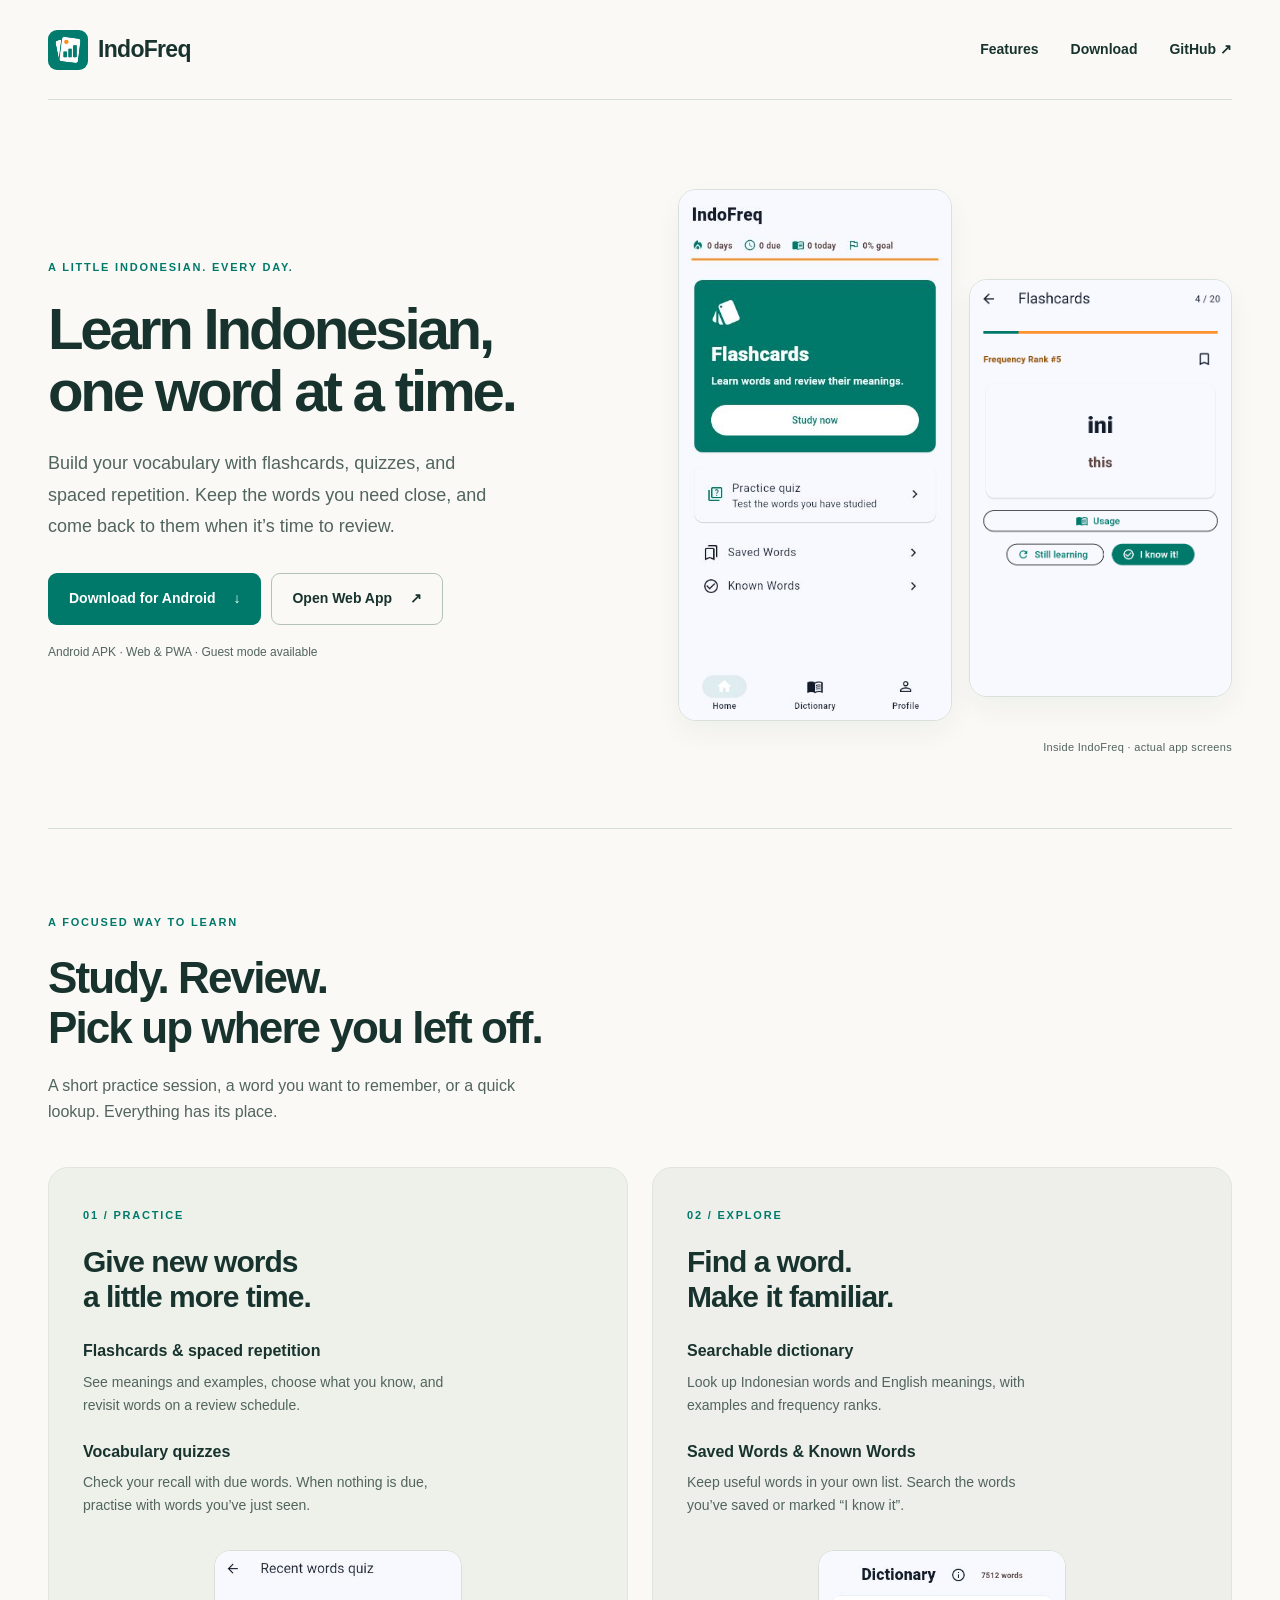
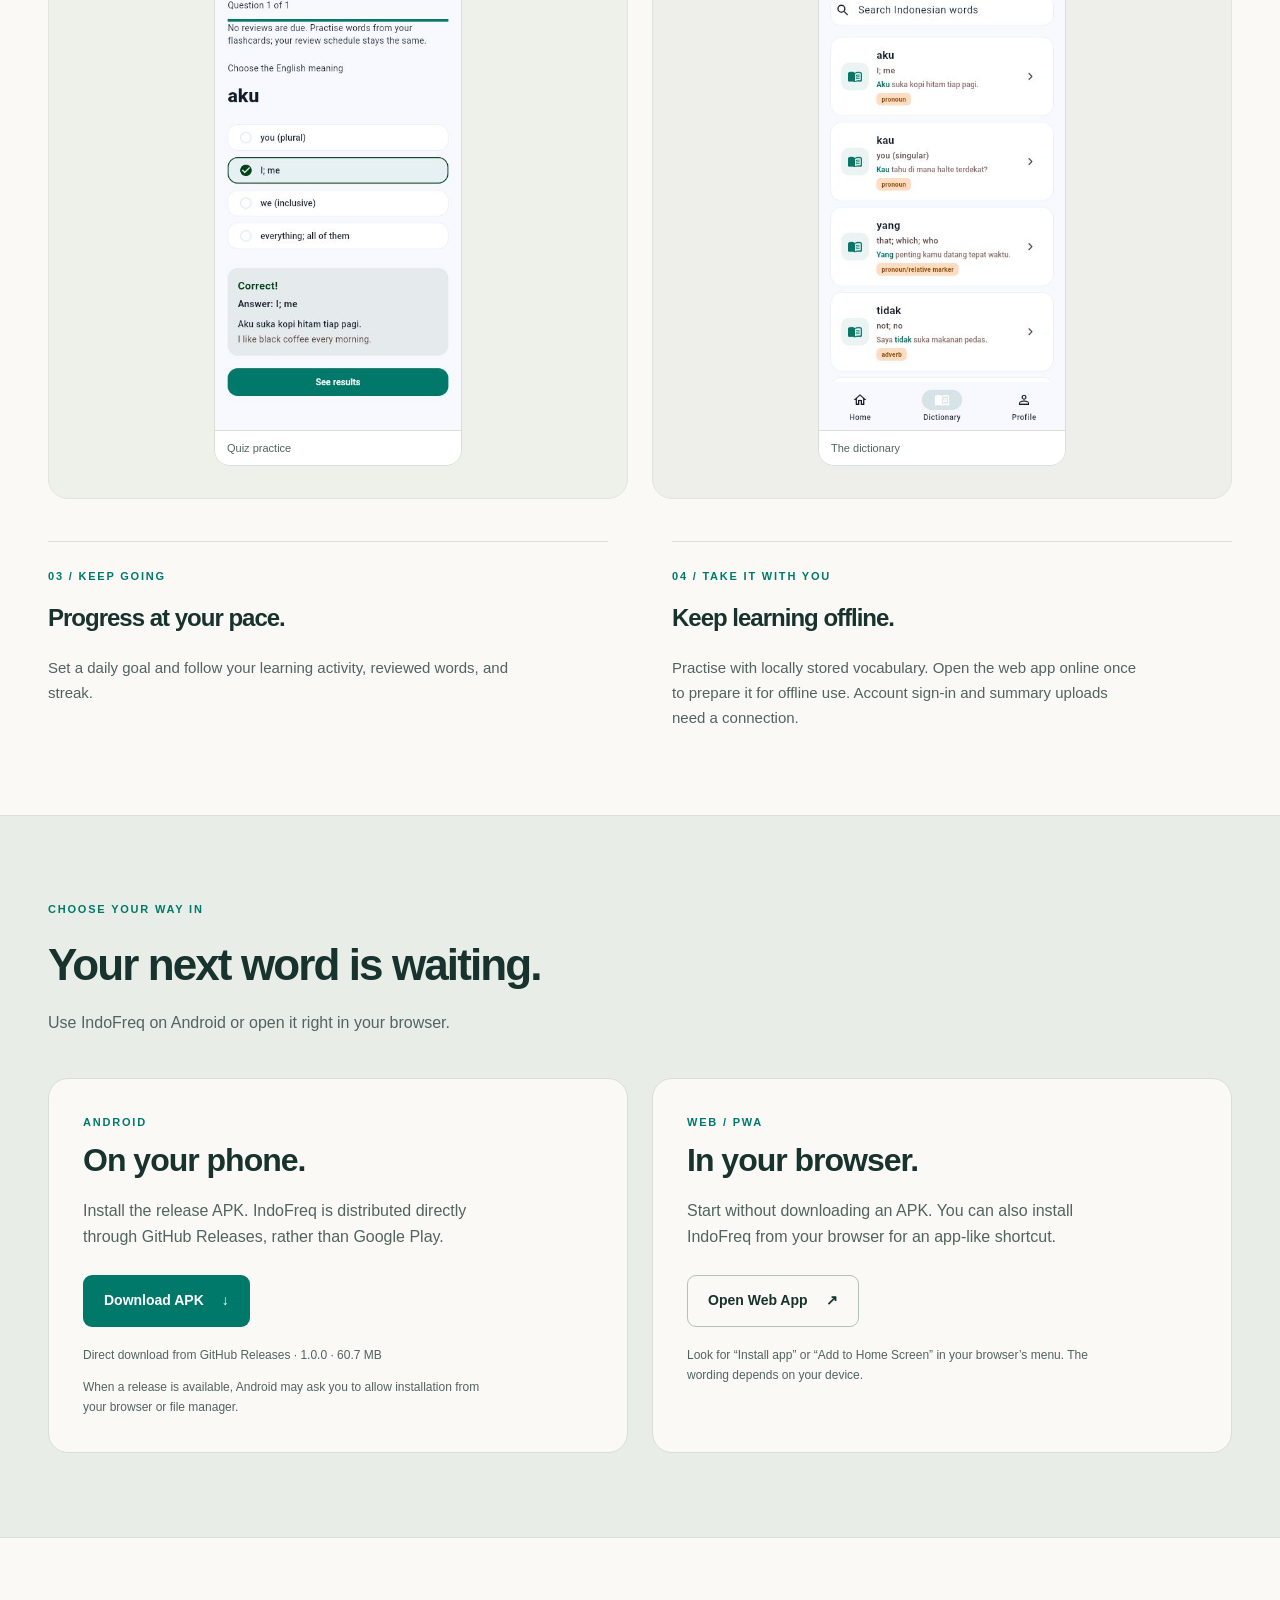
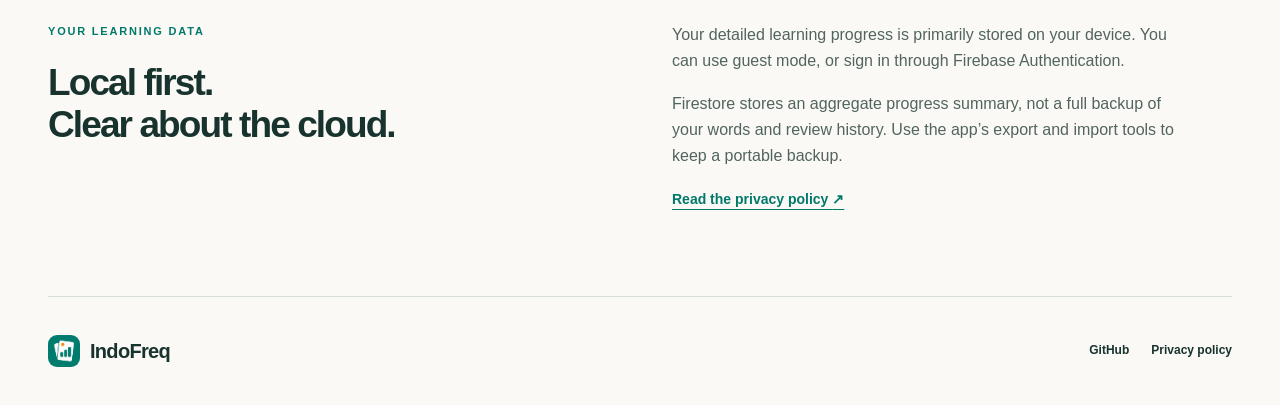
==== index.html @ bd5d798e "update footer" ====
<!doctype html>
<html lang="en">

<head>
    <meta charset="utf-8">
    <meta name="viewport" content="width=device-width,initial-scale=1">
    <meta name="theme-color" content="#faf9f5">
    <meta name="description"
        content="Learn Indonesian with IndoFreq: flashcards, spaced repetition, vocabulary quizzes and a searchable dictionary. Available on Android and the web.">
    <title>IndoFreq — Learn Indonesian, one word at a time.</title>
    <link rel="icon" href="assets/indofreq-logo.png">
    <link rel="stylesheet" href="styles.css">
    <script src="config.js" defer></script>
    <script src="script.js" defer></script>
</head>

<body><a class="skip" href="#main">Skip to content</a>
    <header class="header wrap"><a class="brand" href="index.html" aria-label="IndoFreq home"><img
                src="assets/indofreq-logo.png" alt="" width="40" height="40">IndoFreq</a><button class="menu"
            aria-expanded="false" aria-controls="navigation">Menu <span aria-hidden="true">☰</span></button>
        <nav id="navigation" aria-label="Main navigation"><a href="#features">Features</a><a
                href="#download">Download</a><a href="https://github.com/mfarhancode/indofreq">GitHub <span
                    aria-hidden="true">↗</span></a></nav>
    </header>
    <main id="main" tabindex="-1">
        <section class="hero wrap" aria-labelledby="hero-title">
            <div class="hero-copy">
                <p class="eyebrow">A little Indonesian. Every day.</p>
                <h1 id="hero-title">Learn Indonesian,<br>one word at a time.</h1>
                <p class="intro">Build your vocabulary with flashcards, quizzes, and spaced repetition. Keep the words
                    you need close, and come back to them when it’s time to review.</p>
                <div class="actions"><a class="button primary" data-apk-hero href="#download">Download for Android <span
                            aria-hidden="true">↓</span></a><a class="button secondary"
                        href="https://indofreq.web.app/">Open Web App <span aria-hidden="true">↗</span></a></div>
                <p class="small hero-note">Android APK · Web &amp; PWA · Guest mode available</p>
            </div>
            <figure class="hero-shots">
                <div class="screen home-screen"><img src="assets/screenshots/home.jpg"
                        alt="IndoFreq home with a prominent flashcard practice button and learning summary" width="390"
                        height="760" fetchpriority="high"></div>
                <div class="screen card-screen"><img src="assets/screenshots/flashcards.png"
                        alt="A real IndoFreq flashcard showing an Indonesian word, English meaning and review choices"
                        width="390" height="620" fetchpriority="high"></div>
                <figcaption>Inside IndoFreq · actual app screens</figcaption>
            </figure>
        </section>
        <section class="features wrap section" id="features" aria-labelledby="features-title">
            <div class="section-head">
                <p class="eyebrow">A focused way to learn</p>
                <h2 id="features-title">Study. Review.<br>Pick up where you left off.</h2>
                <p>A short practice session, a word you want to remember, or a quick lookup. Everything has its place.
                </p>
            </div>
            <div class="feature-grid">
                <article class="feature-panel">
                    <div class="feature-copy"><span class="number">01 / PRACTICE</span>
                        <h3>Give new words<br>a little more time.</h3>
                        <h4>Flashcards &amp; spaced repetition</h4>
                        <p>See meanings and examples, choose what you know, and revisit words on a review schedule.</p>
                        <h4>Vocabulary quizzes</h4>
                        <p>Check your recall with due words. When nothing is due, practise with words you’ve just seen.
                        </p>
                    </div>
                    <figure class="feature-shot"><img src="assets/screenshots/quiz.jpg"
                            alt="IndoFreq vocabulary quiz with an Indonesian prompt and English answer choices"
                            width="390" height="760" loading="lazy">
                        <figcaption>Quiz practice</figcaption>
                    </figure>
                </article>
                <article class="feature-panel alternate">
                    <div class="feature-copy"><span class="number">02 / EXPLORE</span>
                        <h3>Find a word.<br>Make it familiar.</h3>
                        <h4>Searchable dictionary</h4>
                        <p>Look up Indonesian words and English meanings, with examples and frequency ranks.</p>
                        <h4>Saved Words &amp; Known Words</h4>
                        <p>Keep useful words in your own list. Search the words you’ve saved or marked “I know it”.</p>
                    </div>
                    <figure class="feature-shot"><img src="assets/screenshots/dictionary.jpg"
                            alt="IndoFreq dictionary with a search field and vocabulary listed by frequency rank"
                            width="390" height="760" loading="lazy">
                        <figcaption>The dictionary</figcaption>
                    </figure>
                </article>
            </div>
            <div class="feature-notes">
                <article><span class="number">03 / KEEP GOING</span>
                    <h3>Progress at your pace.</h3>
                    <p>Set a daily goal and follow your learning activity, reviewed words, and streak.</p>
                </article>
                <article><span class="number">04 / TAKE IT WITH YOU</span>
                    <h3>Keep learning offline.</h3>
                    <p>Practise with locally stored vocabulary. Open the web app online once to prepare it for offline
                        use. Account sign-in and summary uploads need a connection.</p>
                </article>
            </div>
        </section>
        <section class="download section" id="download" aria-labelledby="download-title">
            <div class="wrap">
                <div class="section-head">
                    <p class="eyebrow">Choose your way in</p>
                    <h2 id="download-title">Your next word is waiting.</h2>
                    <p>Use IndoFreq on Android or open it right in your browser.</p>
                </div>
                <div class="download-grid">
                    <article class="download-card">
                        <p class="platform">ANDROID</p>
                        <h3>On your phone.</h3>
                        <p>Install the release APK. IndoFreq is distributed directly through GitHub Releases, rather
                            than Google Play.</p><a class="button primary" data-apk-download hidden>Download APK <span
                                aria-hidden="true">↓</span></a><button class="button unavailable" data-apk-fallback
                            disabled>APK not available yet</button>
                        <p class="small" data-apk-status>A public Android release link will be added here. You can use
                            the web app now.</p>
                        <p class="small">When a release is available, Android may ask you to allow installation from
                            your browser or file manager.</p>
                    </article>
                    <article class="download-card">
                        <p class="platform">WEB / PWA</p>
                        <h3>In your browser.</h3>
                        <p>Start without downloading an APK. You can also install IndoFreq from your browser for an
                            app-like shortcut.</p><a class="button secondary" href="https://indofreq.web.app/">Open Web
                            App <span aria-hidden="true">↗</span></a>
                        <p class="small">Look for “Install app” or “Add to Home Screen” in your browser’s menu. The
                            wording depends on your device.</p>
                    </article>
                </div>
            </div>
        </section>
        <section class="privacy-summary wrap section" aria-labelledby="privacy-title">
            <div>
                <p class="eyebrow">Your learning data</p>
                <h2 id="privacy-title">Local first.<br>Clear about the cloud.</h2>
            </div>
            <div>
                <p>Your detailed learning progress is primarily stored on your device. You can use guest mode, or sign
                    in through Firebase Authentication.</p>
                <p>Firestore stores an aggregate progress summary, not a full backup of your words and review history.
                    Use the app’s export and import tools to keep a portable backup.</p><a class="text-link"
                    href="privacy.html">Read the privacy policy <span aria-hidden="true">↗</span></a>
            </div>
        </section>
    </main>
    <footer class="footer wrap"><a class="brand" href="index.html"><img src="assets/indofreq-logo.png" alt="" width="32"
                height="32">IndoFreq</a>
        <!-- <p>An independent project by <a href="https://github.com/mfarhancode">mfarhancode</a>.</p> -->
        <nav aria-label="Footer navigation"><a href="https://github.com/mfarhancode/indofreq">GitHub</a><a
                href="privacy.html">Privacy policy</a></nav>
    </footer>
</body>

</html>
---- styles.css ----
/* IndoFreq — no dependencies, no external fonts. */
:root {
  color-scheme:light;
  --paper:#faf9f5;
  --ink:#18332e;
  --muted:#52645e;
  --teal:#00796b;
  --line:#d7dfd8;
  --wash:#edf1e9;
  --white:#fff;
  --radius:20px
}
* {
  box-sizing:border-box
}
html {
  scroll-behavior:smooth;
  scroll-padding-top:24px
}
body {
  margin:0;
  background:var(--paper);
  color:var(--ink);
  font:16px/1.65 -apple-system,BlinkMacSystemFont,"Segoe UI",sans-serif
}
a {
  color:inherit
}
button {
  font:inherit
}
img {
  display:block;
  max-width:100%;
  height:auto
}
button,a {
  -webkit-tap-highlight-color:transparent
}
a:focus-visible,button:focus-visible {
  outline:3px solid #ad540b;
  outline-offset:5px
}
button:disabled {
  cursor:not-allowed
}
[hidden] {
  display:none!important
}
.wrap {
  width:min(1184px,calc(100% - 80px));
  margin-inline:auto
}
.header {
  height:100px;
  display:flex;
  align-items:center;
  justify-content:space-between;
  border-bottom:1px solid var(--line)
}
.brand {
  display:inline-flex;
  align-items:center;
  gap:10px;
  font-size:23px;
  font-weight:750;
  letter-spacing:-.7px;
  text-decoration:none
}
.brand img {
  border-radius:9px
}
.header nav,.footer nav {
  display:flex;
  align-items:center;
  gap:32px
}
.header nav a,.footer nav a {
  text-decoration:none;
  font-size:14px;
  font-weight:600;
  padding-block:12px
}
.header nav a:hover,.footer a:hover {
  text-decoration:underline;
  text-underline-offset:5px
}
.menu {
  display:none
}
.skip {
  position:absolute;
  left:16px;
  top:-100px;
  background:var(--ink);
  color:white;
  padding:12px;
  z-index:20
}
.skip:focus {
  top:12px
}
.hero {
  display:grid;
  grid-template-columns:1.02fr 1fr;
  align-items:center;
  gap:28px;
  min-height:720px;
  padding-block:64px 72px
}
.eyebrow,.number,.platform {
  font-size:11px;
  letter-spacing:1.8px;
  text-transform:uppercase;
  font-weight:750;
  color:var(--teal)
}
.eyebrow {
  margin:0 0 22px
}
h1,h2,h3,h4,p {
  margin-top:0
}
h1 {
  font-size:clamp(42px,4.55vw,65px);
  line-height:1.06;
  letter-spacing:-3.2px;
  font-weight:650;
  margin-bottom:27px
}
h2 {
  font-size:44px;
  line-height:1.13;
  letter-spacing:-1.9px;
  font-weight:650;
  margin-bottom:20px
}
h3 {
  font-size:30px;
  line-height:1.18;
  letter-spacing:-1px;
  font-weight:650
}
h4 {
  font-size:16px;
  line-height:1.4;
  margin-bottom:8px;
  font-weight:700
}
p {
  color:var(--muted)
}
.intro {
  font-size:18px;
  line-height:1.75;
  max-width:470px;
  margin-bottom:30px
}
.actions {
  display:flex;
  flex-wrap:wrap;
  gap:10px
}
.button {
  min-height:52px;
  display:inline-flex;
  align-items:center;
  justify-content:center;
  gap:18px;
  padding:13px 20px;
  border:1px solid transparent;
  border-radius:9px;
  text-decoration:none;
  font-size:14px;
  font-weight:650;
  line-height:1.5;
  transition:background .15s
}
.primary {
  background:var(--teal);
  color:white
}
.primary:hover {
  background:#006254
}
.secondary {
  background:transparent;
  border-color:#b4c2b9
}
.secondary:hover {
  background:#e6ede5
}
.small {
  font-size:12px;
  line-height:1.7
}
.hero-note {
  margin:17px 0 0
}
.hero-shots {
  position:relative;
  display:flex;
  gap:17px;
  align-items:center;
  margin:0;
  padding:25px 0 35px 18px
}
.screen {
  overflow:hidden;
  border:1px solid #d9e1da;
  border-radius:18px;
  background:white;
  box-shadow:0 12px 28px #17332b0c
}
.home-screen {
  width:51%;
  align-self:flex-start
}
.card-screen {
  width:49%;
  margin-top:66px
}
.hero-shots figcaption {
  position:absolute;
  bottom:0;
  right:0;
  font-size:11px;
  color:var(--muted);
  letter-spacing:.3px
}
.section {
  padding-block:84px
}
.features {
  border-top:1px solid var(--line)
}
.section-head {
  max-width:620px;
  margin-bottom:42px
}
.section-head>p:last-child {
  max-width:510px;
  margin-bottom:0
}
.feature-grid {
  display:grid;
  grid-template-columns:1fr 1fr;
  gap:24px
}
.feature-panel {
  background:var(--wash);
  border:1px solid #e1e5dc;
  border-radius:var(--radius);
  padding:38px 34px 0;
  overflow:hidden
}
.alternate {
  background:#eeefeb
}
.feature-copy {
  max-width:370px
}
.number {
  display:block;
  margin-bottom:19px
}
.feature-copy h3 {
  margin-bottom:26px
}
.feature-copy p {
  font-size:14px;
  margin-bottom:24px
}
.feature-shot {
  width:248px;
  margin:32px auto 0;
  position:relative;
  height:345px;
  overflow:hidden;
  border:1px solid var(--line);
  border-bottom:0;
  border-radius:16px 16px 0 0;
  background:#fff
}
.feature-shot img {
  width:100%
}
.feature-shot figcaption {
  position:absolute;
  left:0;
  bottom:0;
  background:#fff;
  padding:8px 12px;
  width:100%;
  font-size:11px;
  border-top:1px solid var(--line);
  color:var(--muted)
}
.feature-notes {
  display:grid;
  grid-template-columns:1fr 1fr;
  gap:64px;
  margin-top:42px
}
.feature-notes article {
  padding-top:25px;
  border-top:1px solid var(--line)
}
.feature-notes h3 {
  font-size:24px
}
.feature-notes p {
  font-size:15px;
  max-width:470px;
  margin-bottom:0
}
.download {
  background:#e8eee7;
  border-block:1px solid #d9e2d8
}
.download-grid {
  display:grid;
  grid-template-columns:1fr 1fr;
  gap:24px
}
.download-card {
  background:var(--paper);
  padding:34px;
  border:1px solid #d7dfd6;
  border-radius:var(--radius)
}
.download-card h3 {
  font-size:32px;
  margin-bottom:18px
}
.download-card>p {
  max-width:440px
}
.download-card .button {
  margin:8px 0 18px
}
.download-card .small {
  max-width:420px
}
.download-card p:last-child {
  margin-bottom:0
}
.unavailable {
  background:#e6e9e3;
  color:#54615a;
  border-color:#cbd3c8
}
.privacy-summary {
  display:grid;
  grid-template-columns:1fr 1fr;
  gap:64px;
  align-items:start
}
.privacy-summary p {
  max-width:520px
}
.privacy-summary h2 {
  font-size:37px
}
.text-link {
  font-size:14px;
  font-weight:700;
  color:var(--teal);
  text-underline-offset:5px
}
.footer {
  border-top:1px solid var(--line);
  padding-block:32px;
  display:flex;
  align-items:center;
  justify-content:space-between;
  gap:24px
}
.footer .brand {
  font-size:20px
}
.footer p {
  font-size:12px;
  margin:0
}
.footer nav {
  gap:22px
}
.footer nav a {
  font-size:12px
}
.policy {
  max-width:760px;
  padding-block:65px 90px
}
.policy h1 {
  font-size:52px;
  margin-top:20px
}
.policy h2 {
  font-size:25px;
  letter-spacing:-.5px;
  margin-top:38px
}
.policy li {
  color:var(--muted);
  margin-bottom:10px
}
.policy a {
  color:var(--teal);
  text-underline-offset:3px
}
.policy .updated {
  font-size:13px
}
.policy .notice {
  border-left:3px solid var(--teal);
  padding:16px 22px;
  background:var(--wash);
  margin-block:30px
}
.policy code {
  font-size:.88em;
  overflow-wrap:anywhere
}
@media(min-width:1500px) {
  .hero {
    min-height:780px
  }
}
@media(max-width:1100px) {
  .wrap {
    width:calc(100% - 48px)
  }
  h1 {
    font-size:48px;
    letter-spacing:-2px
  }
  .hero {
    gap:20px;
    min-height:650px
  }
  .hero-shots {
    gap:10px;
    padding-left:0
  }
  .button {
    padding-inline:15px
  }
  .intro {
    font-size:16px
  }
  .footer {
    flex-wrap:wrap
  }
  .feature-panel {
    padding-inline:26px
  }
}
@media(max-width:850px) {
  .hero {
    grid-template-columns:1fr;
    padding-top:52px;
    gap:38px
  }
  .hero-copy {
    max-width:600px
  }
  .hero-shots {
    max-width:540px;
    width:100%;
    justify-self:center
  }
  .home-screen {
    width:47%
  }
  .card-screen {
    width:47%
  }
  .hero-shots {
    justify-content:center;
    gap:20px
  }
  .hero-shots figcaption {
    right:14px
  }
  .feature-grid {
    gap:16px
  }
  .feature-panel {
    padding-inline:24px
  }
  .feature-shot {
    width:220px
  }
  .privacy-summary {
    gap:36px
  }
  .footer p {
    order:3;
    width:100%
  }
}
@media(max-width:700px) {
  .wrap {
    width:calc(100% - 40px)
  }
  .header {
    height:auto;
    min-height:82px;
    flex-wrap:wrap;
    padding-block:17px
  }
  .brand {
    font-size:22px
  }
  .brand img {
    width:36px;
    height:36px
  }
  .header nav {
    width:100%;
    justify-content:space-between;
    gap:16px;
    padding-top:10px
  }
  .has-js .menu {
    display:flex;
    gap:12px;
    align-items:center;
    background:none;
    border:1px solid var(--line);
    border-radius:7px;
    padding:8px 12px;
    min-height:44px;
    font-size:13px;
    color:var(--ink)
  }
  .has-js .header nav {
    display:none
  }
  .has-js .header nav.open {
    display:flex
  }
  .hero {
    padding-block:48px 48px;
    gap:30px
  }
  .eyebrow {
    font-size:10px;
    margin-bottom:20px
  }
  h1 {
    font-size:44px;
    line-height:1.08;
    letter-spacing:-2px
  }
  h2 {
    font-size:35px;
    letter-spacing:-1.4px
  }
  .intro {
    font-size:16px;
    line-height:1.7
  }
  .actions {
    gap:10px
  }
  .button {
    font-size:13px;
    gap:12px
  }
  .hero-note {
    font-size:11px
  }
  .hero-shots {
    gap:10px;
    padding-block:5px 30px
  }
  .screen {
    border-radius:12px
  }
  .card-screen {
    margin-top:45px
  }
  .hero-shots figcaption {
    font-size:10px;
    right:5px
  }
  .section {
    padding-block:58px
  }
  .section-head {
    margin-bottom:30px
  }
  .feature-grid {
    grid-template-columns:1fr;
    gap:20px
  }
  .feature-panel {
    padding:28px 26px 0
  }
  .feature-copy {
    max-width:none
  }
  .feature-copy h3 {
    font-size:29px
  }
  .feature-shot {
    width:250px;
    height:365px;
    margin-top:25px
  }
  .feature-notes {
    grid-template-columns:1fr;
    gap:28px;
    margin-top:32px
  }
  .feature-notes h3 {
    font-size:24px
  }
  .download-grid {
    grid-template-columns:1fr;
    gap:18px
  }
  .download-card {
    padding:26px
  }
  .privacy-summary {
    grid-template-columns:1fr;
    gap:18px
  }
  .privacy-summary h2 {
    font-size:34px
  }
  .footer {
    padding-block:26px;
    gap:16px
  }
  .footer nav {
    gap:16px
  }
  .footer p {
    font-size:11px
  }
  .policy {
    padding-block:40px 60px
  }
  .policy h1 {
    font-size:42px
  }
  .policy h2 {
    font-size:23px
  }
  .policy .notice {
    padding:16px
  }
}
@media(max-width:370px) {
  .wrap {
    width:calc(100% - 32px)
  }
  h1 {
    font-size:38px
  }
  .actions {
    flex-direction:column;
    align-items:stretch
  }
  .hero-shots {
    gap:8px
  }
  .feature-panel,.download-card {
    padding-inline:22px
  }
  .feature-shot {
    width:220px
  }
  .footer nav {
    width:100%
  }
}
@media(prefers-reduced-motion:reduce) {
  html {
    scroll-behavior:auto
  }
  *,*::before,*::after {
    transition:none!important;
    animation:none!important
  }
}
/* Keep the complete screenshots visible, including quiz feedback. */
.feature-shot {
  height:auto;
  border-bottom:1px solid var(--line);
  border-radius:16px;
  margin-bottom:32px
}
.feature-shot figcaption {
  position:static
}
.feature-shot img {
  height:auto
}
@media(max-width:700px) {
  h1 {
    font-size:38px;
    line-height:1.12
  }
  .actions {
    display:grid;
    grid-template-columns:1fr
  }
  .hero-copy .button {
    width:100%
  }
  .hero {
    gap:25px
  }
}
@media(max-width:370px) {
  h1 {
    font-size:36px
  }
}
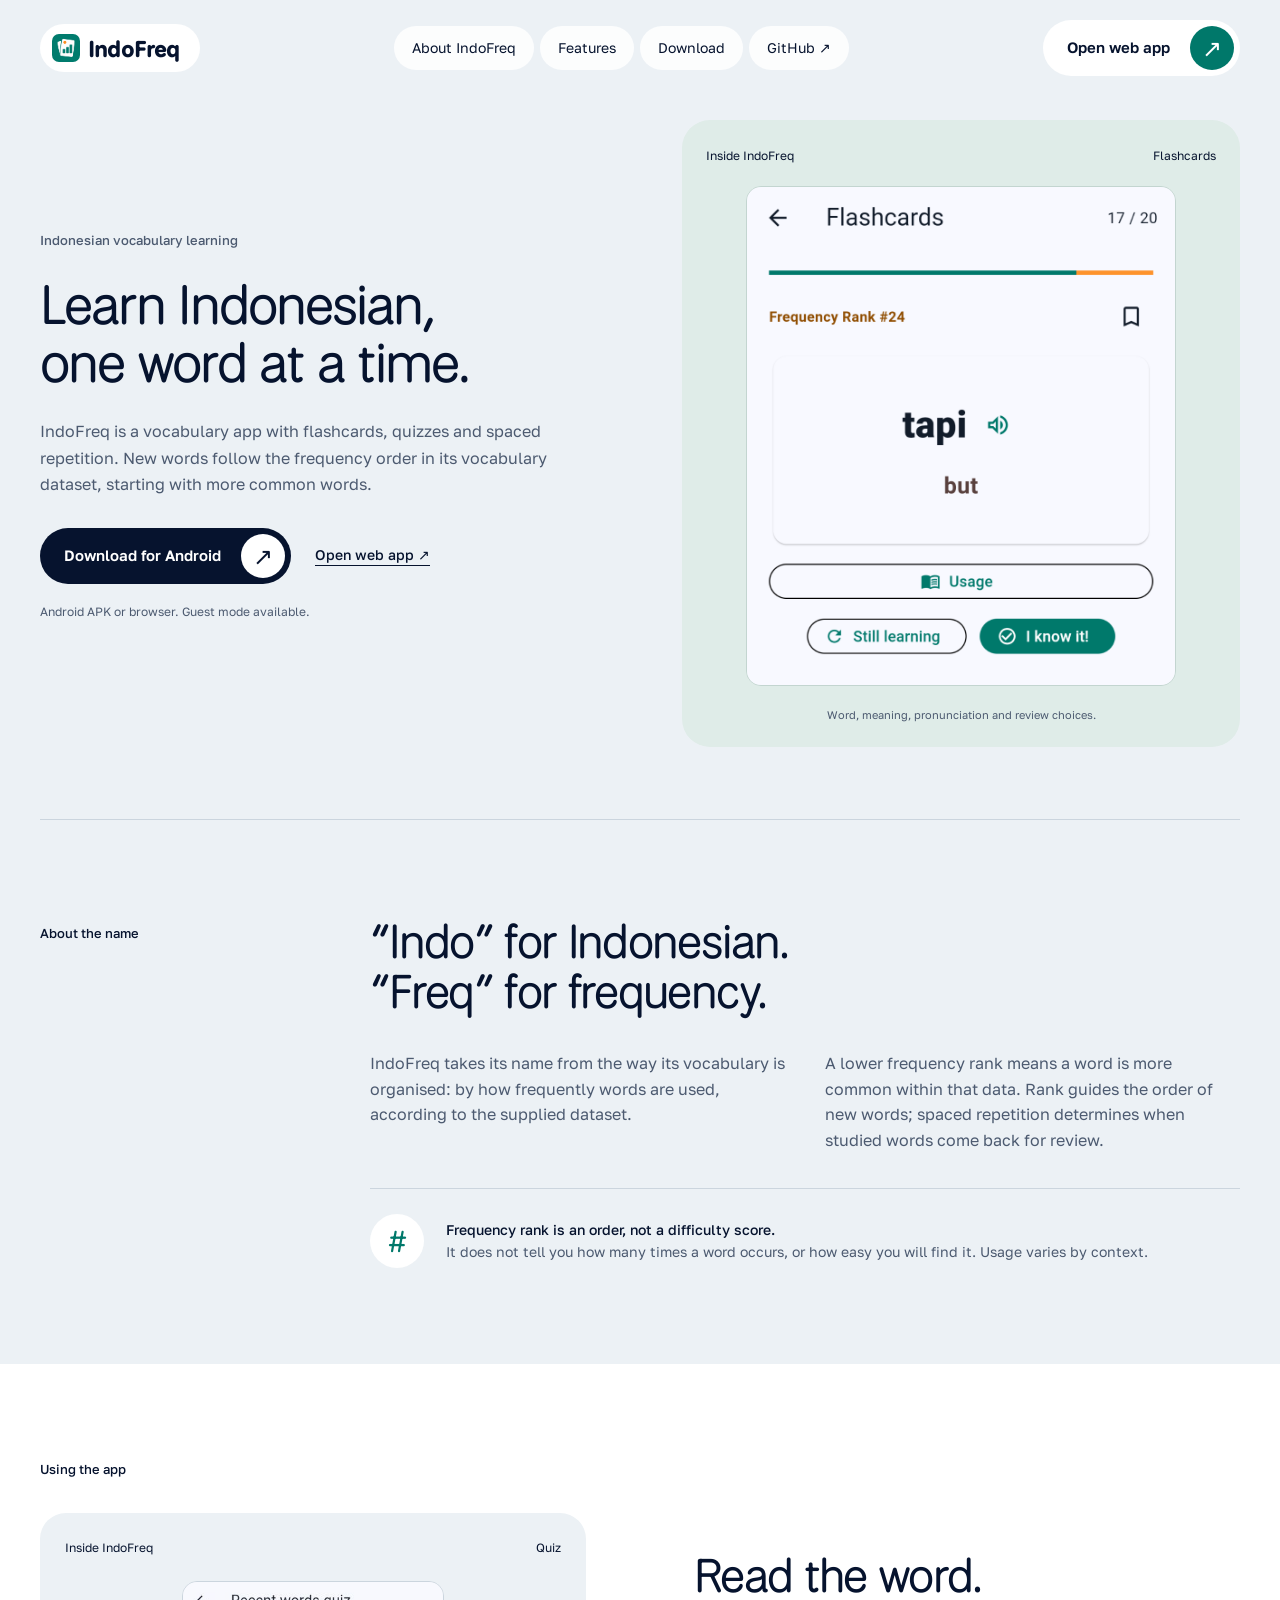
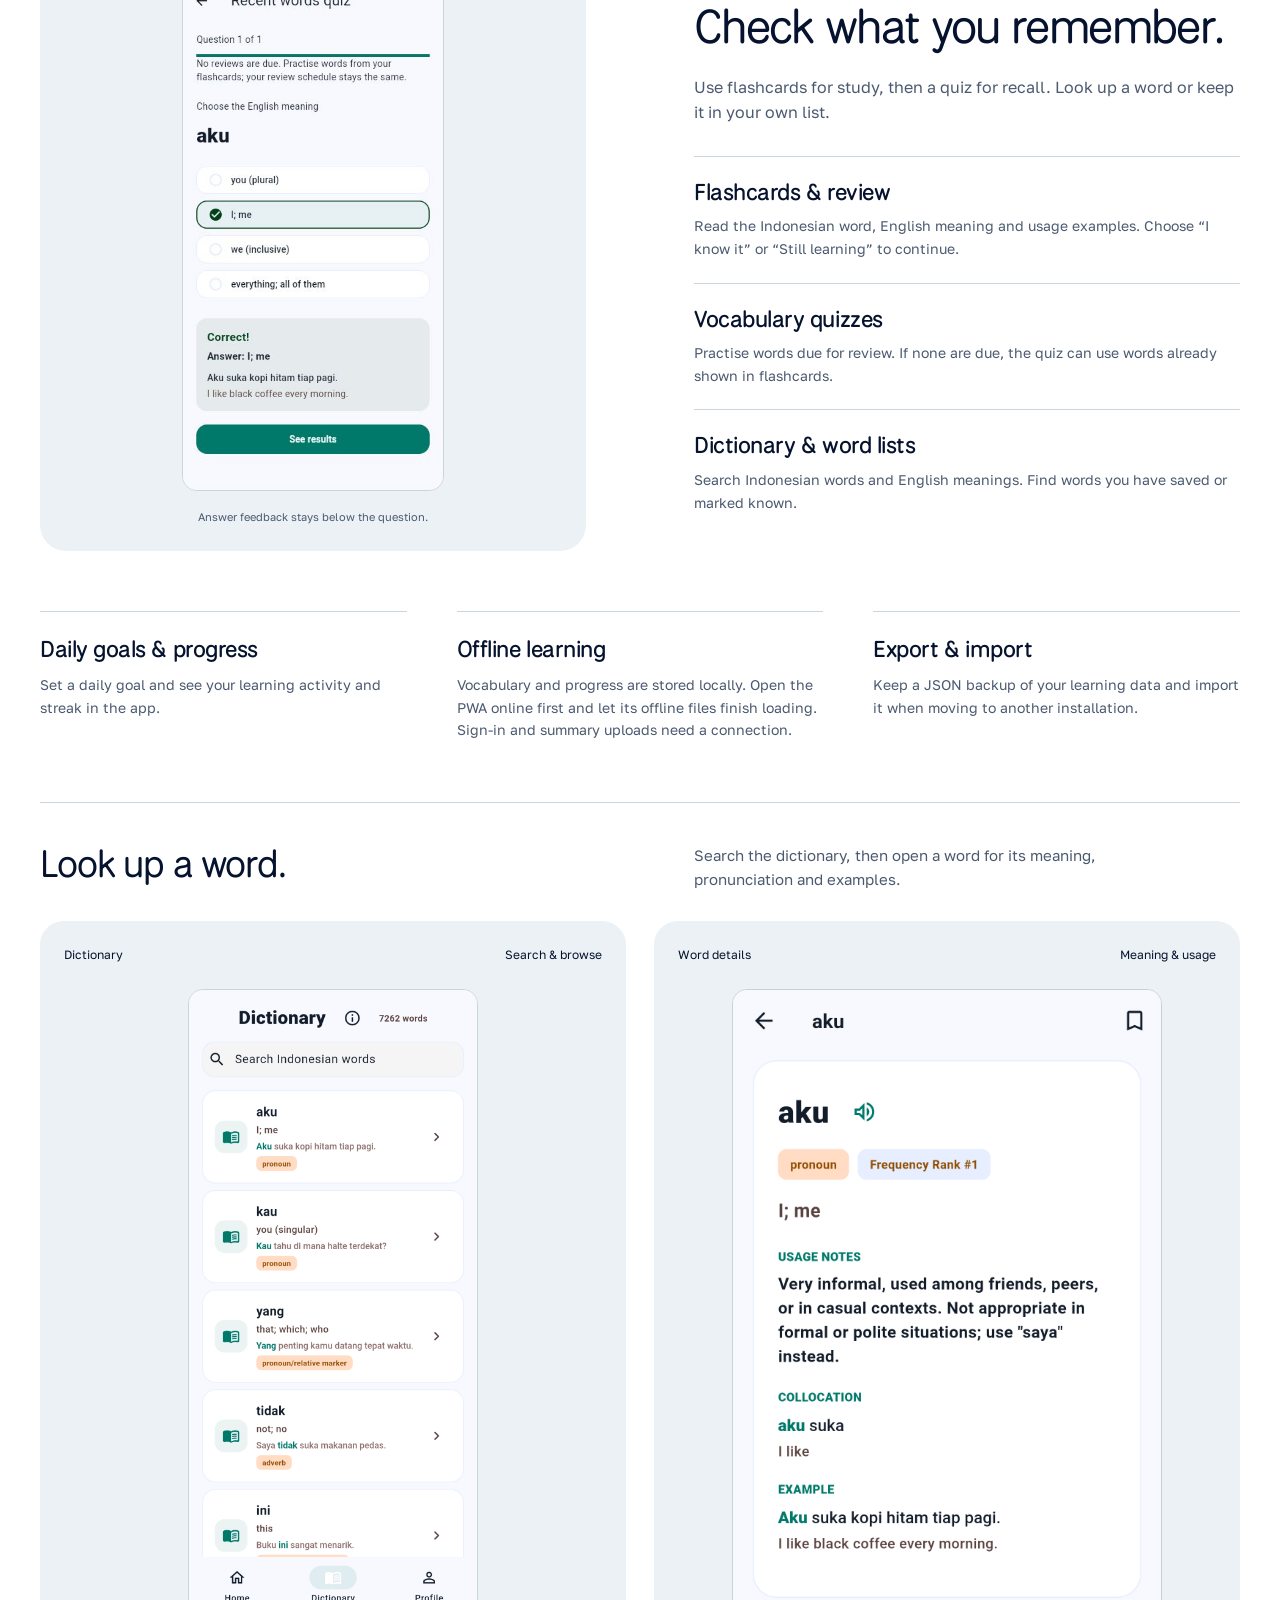
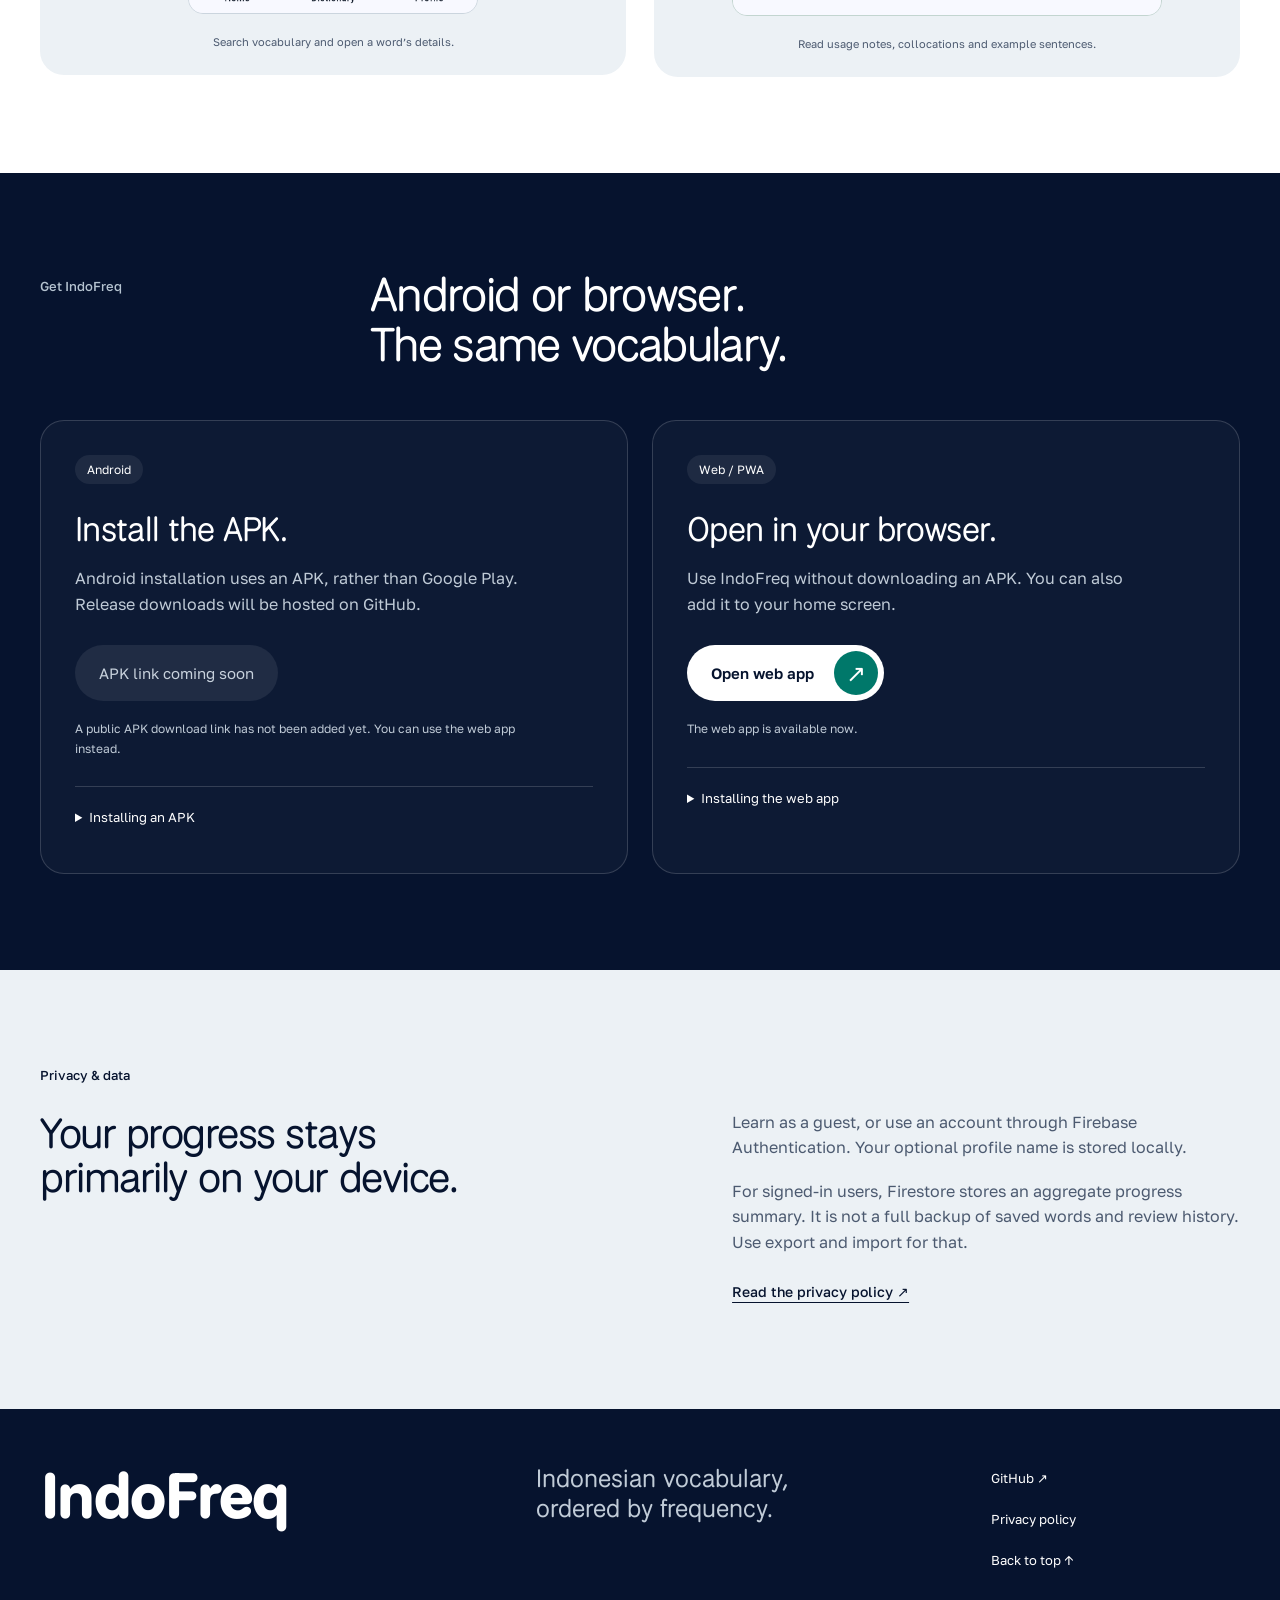
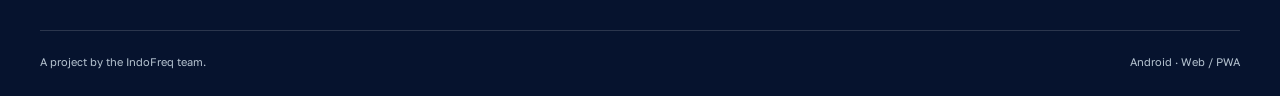
==== commit 007bfcdf: "Initial IndoFreq landing website" ====
--- a/index.html
+++ b/index.html
@@ -1,151 +1,31 @@
 <!doctype html>
-<html lang="en">
-
-<head>
-    <meta charset="utf-8">
-    <meta name="viewport" content="width=device-width,initial-scale=1">
-    <meta name="theme-color" content="#faf9f5">
-    <meta name="description"
-        content="Learn Indonesian with IndoFreq: flashcards, spaced repetition, vocabulary quizzes and a searchable dictionary. Available on Android and the web.">
-    <title>IndoFreq — Learn Indonesian, one word at a time.</title>
-    <link rel="icon" href="assets/indofreq-logo.png">
-    <link rel="stylesheet" href="styles.css">
-    <script src="config.js" defer></script>
-    <script src="script.js" defer></script>
-</head>
-
-<body><a class="skip" href="#main">Skip to content</a>
-    <header class="header wrap"><a class="brand" href="index.html" aria-label="IndoFreq home"><img
-                src="assets/indofreq-logo.png" alt="" width="40" height="40">IndoFreq</a><button class="menu"
-            aria-expanded="false" aria-controls="navigation">Menu <span aria-hidden="true">☰</span></button>
-        <nav id="navigation" aria-label="Main navigation"><a href="#features">Features</a><a
-                href="#download">Download</a><a href="https://github.com/mfarhancode/indofreq">GitHub <span
-                    aria-hidden="true">↗</span></a></nav>
-    </header>
-    <main id="main" tabindex="-1">
-        <section class="hero wrap" aria-labelledby="hero-title">
-            <div class="hero-copy">
-                <p class="eyebrow">A little Indonesian. Every day.</p>
-                <h1 id="hero-title">Learn Indonesian,<br>one word at a time.</h1>
-                <p class="intro">Build your vocabulary with flashcards, quizzes, and spaced repetition. Keep the words
-                    you need close, and come back to them when it’s time to review.</p>
-                <div class="actions"><a class="button primary" data-apk-hero href="#download">Download for Android <span
-                            aria-hidden="true">↓</span></a><a class="button secondary"
-                        href="https://indofreq.web.app/">Open Web App <span aria-hidden="true">↗</span></a></div>
-                <p class="small hero-note">Android APK · Web &amp; PWA · Guest mode available</p>
-            </div>
-            <figure class="hero-shots">
-                <div class="screen home-screen"><img src="assets/screenshots/home.jpg"
-                        alt="IndoFreq home with a prominent flashcard practice button and learning summary" width="390"
-                        height="760" fetchpriority="high"></div>
-                <div class="screen card-screen"><img src="assets/screenshots/flashcards.png"
-                        alt="A real IndoFreq flashcard showing an Indonesian word, English meaning and review choices"
-                        width="390" height="620" fetchpriority="high"></div>
-                <figcaption>Inside IndoFreq · actual app screens</figcaption>
-            </figure>
-        </section>
-        <section class="features wrap section" id="features" aria-labelledby="features-title">
-            <div class="section-head">
-                <p class="eyebrow">A focused way to learn</p>
-                <h2 id="features-title">Study. Review.<br>Pick up where you left off.</h2>
-                <p>A short practice session, a word you want to remember, or a quick lookup. Everything has its place.
-                </p>
-            </div>
-            <div class="feature-grid">
-                <article class="feature-panel">
-                    <div class="feature-copy"><span class="number">01 / PRACTICE</span>
-                        <h3>Give new words<br>a little more time.</h3>
-                        <h4>Flashcards &amp; spaced repetition</h4>
-                        <p>See meanings and examples, choose what you know, and revisit words on a review schedule.</p>
-                        <h4>Vocabulary quizzes</h4>
-                        <p>Check your recall with due words. When nothing is due, practise with words you’ve just seen.
-                        </p>
-                    </div>
-                    <figure class="feature-shot"><img src="assets/screenshots/quiz.jpg"
-                            alt="IndoFreq vocabulary quiz with an Indonesian prompt and English answer choices"
-                            width="390" height="760" loading="lazy">
-                        <figcaption>Quiz practice</figcaption>
-                    </figure>
-                </article>
-                <article class="feature-panel alternate">
-                    <div class="feature-copy"><span class="number">02 / EXPLORE</span>
-                        <h3>Find a word.<br>Make it familiar.</h3>
-                        <h4>Searchable dictionary</h4>
-                        <p>Look up Indonesian words and English meanings, with examples and frequency ranks.</p>
-                        <h4>Saved Words &amp; Known Words</h4>
-                        <p>Keep useful words in your own list. Search the words you’ve saved or marked “I know it”.</p>
-                    </div>
-                    <figure class="feature-shot"><img src="assets/screenshots/dictionary.jpg"
-                            alt="IndoFreq dictionary with a search field and vocabulary listed by frequency rank"
-                            width="390" height="760" loading="lazy">
-                        <figcaption>The dictionary</figcaption>
-                    </figure>
-                </article>
-            </div>
-            <div class="feature-notes">
-                <article><span class="number">03 / KEEP GOING</span>
-                    <h3>Progress at your pace.</h3>
-                    <p>Set a daily goal and follow your learning activity, reviewed words, and streak.</p>
-                </article>
-                <article><span class="number">04 / TAKE IT WITH YOU</span>
-                    <h3>Keep learning offline.</h3>
-                    <p>Practise with locally stored vocabulary. Open the web app online once to prepare it for offline
-                        use. Account sign-in and summary uploads need a connection.</p>
-                </article>
-            </div>
-        </section>
-        <section class="download section" id="download" aria-labelledby="download-title">
-            <div class="wrap">
-                <div class="section-head">
-                    <p class="eyebrow">Choose your way in</p>
-                    <h2 id="download-title">Your next word is waiting.</h2>
-                    <p>Use IndoFreq on Android or open it right in your browser.</p>
-                </div>
-                <div class="download-grid">
-                    <article class="download-card">
-                        <p class="platform">ANDROID</p>
-                        <h3>On your phone.</h3>
-                        <p>Install the release APK. IndoFreq is distributed directly through GitHub Releases, rather
-                            than Google Play.</p><a class="button primary" data-apk-download hidden>Download APK <span
-                                aria-hidden="true">↓</span></a><button class="button unavailable" data-apk-fallback
-                            disabled>APK not available yet</button>
-                        <p class="small" data-apk-status>A public Android release link will be added here. You can use
-                            the web app now.</p>
-                        <p class="small">When a release is available, Android may ask you to allow installation from
-                            your browser or file manager.</p>
-                    </article>
-                    <article class="download-card">
-                        <p class="platform">WEB / PWA</p>
-                        <h3>In your browser.</h3>
-                        <p>Start without downloading an APK. You can also install IndoFreq from your browser for an
-                            app-like shortcut.</p><a class="button secondary" href="https://indofreq.web.app/">Open Web
-                            App <span aria-hidden="true">↗</span></a>
-                        <p class="small">Look for “Install app” or “Add to Home Screen” in your browser’s menu. The
-                            wording depends on your device.</p>
-                    </article>
-                </div>
-            </div>
-        </section>
-        <section class="privacy-summary wrap section" aria-labelledby="privacy-title">
-            <div>
-                <p class="eyebrow">Your learning data</p>
-                <h2 id="privacy-title">Local first.<br>Clear about the cloud.</h2>
-            </div>
-            <div>
-                <p>Your detailed learning progress is primarily stored on your device. You can use guest mode, or sign
-                    in through Firebase Authentication.</p>
-                <p>Firestore stores an aggregate progress summary, not a full backup of your words and review history.
-                    Use the app’s export and import tools to keep a portable backup.</p><a class="text-link"
-                    href="privacy.html">Read the privacy policy <span aria-hidden="true">↗</span></a>
-            </div>
-        </section>
-    </main>
-    <footer class="footer wrap"><a class="brand" href="index.html"><img src="assets/indofreq-logo.png" alt="" width="32"
-                height="32">IndoFreq</a>
-        <!-- <p>An independent project by <a href="https://github.com/mfarhancode">mfarhancode</a>.</p> -->
-        <nav aria-label="Footer navigation"><a href="https://github.com/mfarhancode/indofreq">GitHub</a><a
-                href="privacy.html">Privacy policy</a></nav>
-    </footer>
-</body>
-
-</html>+<html lang="en"><head>
+<meta charset="utf-8"><meta name="viewport" content="width=device-width,initial-scale=1">
+<title>IndoFreq — Indonesian vocabulary, ordered by frequency.</title><meta name="description" content="Learn Indonesian vocabulary with frequency-ordered flashcards, spaced repetition, quizzes and a searchable dictionary. Use IndoFreq on Android or the web.">
+<meta name="theme-color" content="#ecf1f5"><meta property="og:type" content="website"><meta property="og:title" content="IndoFreq — Indonesian vocabulary, ordered by frequency."><meta property="og:description" content="Learn Indonesian vocabulary with frequency-ordered flashcards, spaced repetition, quizzes and a searchable dictionary. Use IndoFreq on Android or the web."><meta name="twitter:card" content="summary">
+<link rel="icon" href="assets/indofreq-logo.png"><link rel="preload" href="assets/fonts/NationalPark-latin.woff2" as="font" type="font/woff2" crossorigin><link rel="stylesheet" href="styles.css">
+<script src="config.js" defer></script><script src="script.js" defer></script></head><body><a class="skip" href="#main">Skip to content</a>
+<header class="header wrap">
+  <a class="brand" href="index.html" aria-label="IndoFreq home"><img src="assets/indofreq-logo.png" width="28" height="28" alt="">IndoFreq</a>
+  <button class="menu" aria-controls="navigation" aria-expanded="false">Menu <span aria-hidden="true">☰</span></button>
+  <nav id="navigation" aria-label="Main navigation"><a href="#about">About IndoFreq</a><a href="#features">Features</a><a href="#download">Download</a><a href="https://github.com/mfarhancode/indofreq">GitHub ↗</a></nav>
+  <a class="button nav-app" href="https://indofreq.web.app/"><span>Open web app</span><span class="button-disc" aria-hidden="true">↗</span></a>
+</header>
+<main id="main" tabindex="-1">
+<section class="hero wrap" aria-labelledby="hero-title">
+  <div class="hero-copy"><p class="eyebrow">Indonesian vocabulary learning</p><h1 id="hero-title">Learn Indonesian,<br>one word at a time.</h1><p class="lead">IndoFreq is a vocabulary app with flashcards, quizzes and spaced repetition. New words follow the frequency order in its vocabulary dataset, starting with more common words.</p><div class="actions"><a class="button dark" data-apk-hero href="#download"><span>Download for Android</span><span class="button-disc" aria-hidden="true">↗</span></a><a class="quiet-link" href="https://indofreq.web.app/">Open web app ↗</a></div><p class="hero-note">Android APK or browser. Guest mode available.</p></div>
+  <figure class="hero-visual"><div class="image-label"><span>Inside IndoFreq</span><span>Flashcards</span></div><div class="screen-crop screen-crop--flashcards"><img src="assets/screenshots/flashcards.png" width="946" height="2048" alt="IndoFreq flashcard for tapi, meaning but, with pronunciation, Frequency Rank 24, Usage and review choices" fetchpriority="high"></div><figcaption>Word, meaning, pronunciation and review choices.</figcaption></figure>
+</section>
+<section class="about wrap section" id="about" aria-labelledby="about-title"><div class="section-label">About the name</div><div class="about-body"><h2 id="about-title">“Indo” for Indonesian.<br>“Freq” for frequency.</h2><div class="about-copy"><p>IndoFreq takes its name from the way its vocabulary is organised: by how frequently words are used, according to the supplied dataset.</p><p>A lower frequency rank means a word is more common within that data. Rank guides the order of new words; spaced repetition determines when studied words come back for review.</p></div><div class="rank-note"><span class="rank-mark" aria-hidden="true">#</span><p><strong>Frequency rank is an order, not a difficulty score.</strong><br>It does not tell you how many times a word occurs, or how easy you will find it. Usage varies by context.</p></div></div></section>
+<section class="practice section" id="features" aria-labelledby="features-title"><div class="wrap"><div class="section-label">Using the app</div><div class="practice-layout"><figure class="quiz-visual"><div class="image-label"><span>Inside IndoFreq</span><span>Quiz</span></div><img src="assets/screenshots/quiz.jpg" alt="A real IndoFreq quiz with the answer choices still visible and Correct feedback below them" width="390" height="760" loading="lazy"><figcaption>Answer feedback stays below the question.</figcaption></figure><div class="practice-copy"><h2 id="features-title">Read the word.<br>Check what you remember.</h2><p class="section-intro">Use flashcards for study, then a quiz for recall. Look up a word or keep it in your own list.</p><div class="feature-row"><h3>Flashcards &amp; review</h3><p>Read the Indonesian word, English meaning and usage examples. Choose “I know it” or “Still learning” to continue.</p></div><div class="feature-row"><h3>Vocabulary quizzes</h3><p>Practise words due for review. If none are due, the quiz can use words already shown in flashcards.</p></div><div class="feature-row"><h3>Dictionary &amp; word lists</h3><p>Search Indonesian words and English meanings. Find words you have saved or marked known.</p></div></div></div><div class="practical-notes"><article><h3>Daily goals &amp; progress</h3><p>Set a daily goal and see your learning activity and streak in the app.</p></article><article><h3>Offline learning</h3><p>Vocabulary and progress are stored locally. Open the PWA online first and let its offline files finish loading. Sign-in and summary uploads need a connection.</p></article><article><h3>Export &amp; import</h3><p>Keep a JSON backup of your learning data and import it when moving to another installation.</p></article></div>
+<section class="word-gallery" aria-labelledby="word-gallery-title">
+  <div class="word-gallery-heading"><h3 id="word-gallery-title">Look up a word.</h3><p>Search the dictionary, then open a word for its meaning, pronunciation and examples.</p></div>
+  <div class="word-gallery-grid">
+    <figure class="word-shot"><div class="image-label"><span>Dictionary</span><span>Search &amp; browse</span></div><img class="dictionary-capture" src="assets/screenshots/dictionary.png" width="946" height="2048" alt="IndoFreq dictionary with search, Indonesian words, English meanings and example sentences" loading="lazy"><figcaption>Search vocabulary and open a word’s details.</figcaption></figure>
+    <figure class="word-shot"><div class="image-label"><span>Word details</span><span>Meaning &amp; usage</span></div><div class="screen-crop screen-crop--detail"><img src="assets/screenshots/detail.png" width="946" height="2048" alt="Details for aku with a pronunciation button, Frequency Rank 1, usage notes, collocation and example; the pronunciation tooltip is visible" loading="lazy"></div><figcaption>Read usage notes, collocations and example sentences.</figcaption></figure>
+  </div>
+</section>
+</div></section>
+<section class="download section" id="download" aria-labelledby="download-title"><div class="wrap"><div class="download-heading"><div class="section-label">Get IndoFreq</div><h2 id="download-title">Android or browser.<br>The same vocabulary.</h2></div><div class="download-grid"><article class="download-option"><span class="platform">Android</span><h3>Install the APK.</h3><p>Android installation uses an APK, rather than Google Play. Release downloads will be hosted on GitHub.</p><a class="button" data-apk-download hidden><span>Download APK</span><span class="button-disc" aria-hidden="true">↗</span></a><button class="button unavailable" data-apk-fallback disabled>APK link coming soon</button><p class="download-status" data-apk-status>A public APK download link has not been added yet. You can use the web app instead.</p><details><summary>Installing an APK</summary><p>Download the release file, open it on Android and follow the installation prompts. Your phone may ask you to allow installation from the browser or file manager you used.</p></details></article><article class="download-option"><span class="platform">Web / PWA</span><h3>Open in your browser.</h3><p>Use IndoFreq without downloading an APK. You can also add it to your home screen.</p><a class="button" href="https://indofreq.web.app/"><span>Open web app</span><span class="button-disc" aria-hidden="true">↗</span></a><p class="download-status">The web app is available now.</p><details><summary>Installing the web app</summary><p>Open IndoFreq, then choose “Install app” or “Add to Home Screen” in your browser. The option and wording depend on your device and browser.</p></details></article></div></div></section>
+<section class="data-section wrap section" aria-labelledby="data-title"><div><div class="section-label">Privacy &amp; data</div><h2 id="data-title">Your progress stays<br>primarily on your device.</h2></div><div class="data-copy"><p>Learn as a guest, or use an account through Firebase Authentication. Your optional profile name is stored locally.</p><p>For signed-in users, Firestore stores an aggregate progress summary. It is not a full backup of saved words and review history. Use export and import for that.</p><a class="quiet-link" href="privacy.html">Read the privacy policy ↗</a></div></section>
+</main><footer class="footer"><div class="wrap"><div class="footer-top"><a class="footer-brand" href="index.html">IndoFreq</a><p>Indonesian vocabulary,<br>ordered by frequency.</p><nav aria-label="Footer navigation"><a href="https://github.com/mfarhancode/indofreq">GitHub ↗</a><a href="privacy.html">Privacy policy</a><a href="#main">Back to top ↑</a></nav></div><div class="footer-bottom"><span>A project by the IndoFreq team.</span><span>Android · Web / PWA</span></div></div></footer></body></html>
--- a/styles.css
+++ b/styles.css
@@ -1,725 +1,151 @@
-/* IndoFreq — no dependencies, no external fonts. */
+@font-face {
+  font-family: 'National Park';
+  src: url('assets/fonts/NationalPark-latin.woff2') format('woff2');
+  font-style: normal;
+  font-weight: 400 800;
+  font-display: swap;
+}
+@font-face {
+  font-family: 'Golos Text';
+  src: url('assets/fonts/GolosText-latin.woff2') format('woff2');
+  font-style: normal;
+  font-weight: 400 600;
+  font-display: swap;
+}
 :root {
-  color-scheme:light;
-  --paper:#faf9f5;
-  --ink:#18332e;
-  --muted:#52645e;
-  --teal:#00796b;
-  --line:#d7dfd8;
-  --wash:#edf1e9;
-  --white:#fff;
-  --radius:20px
+  --ground: #ecf1f5;
+  --ink: #06132e;
+  --muted: #4c5a70;
+  --accent: #00786a;
+  --white: #fff;
+  --pale: #dfece8;
+  --line: #cbd5de;
+  --display: 'National Park', sans-serif;
+  --body: 'Golos Text', sans-serif;
 }
-* {
-  box-sizing:border-box
-}
-html {
-  scroll-behavior:smooth;
-  scroll-padding-top:24px
-}
-body {
-  margin:0;
-  background:var(--paper);
-  color:var(--ink);
-  font:16px/1.65 -apple-system,BlinkMacSystemFont,"Segoe UI",sans-serif
-}
-a {
-  color:inherit
-}
-button {
-  font:inherit
-}
-img {
-  display:block;
-  max-width:100%;
-  height:auto
-}
-button,a {
-  -webkit-tap-highlight-color:transparent
-}
-a:focus-visible,button:focus-visible {
-  outline:3px solid #ad540b;
-  outline-offset:5px
-}
-button:disabled {
-  cursor:not-allowed
-}
-[hidden] {
-  display:none!important
-}
-.wrap {
-  width:min(1184px,calc(100% - 80px));
-  margin-inline:auto
-}
-.header {
-  height:100px;
-  display:flex;
-  align-items:center;
-  justify-content:space-between;
-  border-bottom:1px solid var(--line)
-}
-.brand {
-  display:inline-flex;
-  align-items:center;
-  gap:10px;
-  font-size:23px;
-  font-weight:750;
-  letter-spacing:-.7px;
-  text-decoration:none
-}
-.brand img {
-  border-radius:9px
-}
-.header nav,.footer nav {
-  display:flex;
-  align-items:center;
-  gap:32px
-}
-.header nav a,.footer nav a {
-  text-decoration:none;
-  font-size:14px;
-  font-weight:600;
-  padding-block:12px
-}
-.header nav a:hover,.footer a:hover {
-  text-decoration:underline;
-  text-underline-offset:5px
-}
-.menu {
-  display:none
-}
-.skip {
-  position:absolute;
-  left:16px;
-  top:-100px;
-  background:var(--ink);
-  color:white;
-  padding:12px;
-  z-index:20
-}
-.skip:focus {
-  top:12px
-}
-.hero {
-  display:grid;
-  grid-template-columns:1.02fr 1fr;
-  align-items:center;
-  gap:28px;
-  min-height:720px;
-  padding-block:64px 72px
-}
-.eyebrow,.number,.platform {
-  font-size:11px;
-  letter-spacing:1.8px;
-  text-transform:uppercase;
-  font-weight:750;
-  color:var(--teal)
-}
-.eyebrow {
-  margin:0 0 22px
-}
-h1,h2,h3,h4,p {
-  margin-top:0
-}
-h1 {
-  font-size:clamp(42px,4.55vw,65px);
-  line-height:1.06;
-  letter-spacing:-3.2px;
-  font-weight:650;
-  margin-bottom:27px
-}
-h2 {
-  font-size:44px;
-  line-height:1.13;
-  letter-spacing:-1.9px;
-  font-weight:650;
-  margin-bottom:20px
-}
-h3 {
-  font-size:30px;
-  line-height:1.18;
-  letter-spacing:-1px;
-  font-weight:650
-}
-h4 {
-  font-size:16px;
-  line-height:1.4;
-  margin-bottom:8px;
-  font-weight:700
-}
-p {
-  color:var(--muted)
-}
-.intro {
-  font-size:18px;
-  line-height:1.75;
-  max-width:470px;
-  margin-bottom:30px
-}
-.actions {
-  display:flex;
-  flex-wrap:wrap;
-  gap:10px
-}
-.button {
-  min-height:52px;
-  display:inline-flex;
-  align-items:center;
-  justify-content:center;
-  gap:18px;
-  padding:13px 20px;
-  border:1px solid transparent;
-  border-radius:9px;
-  text-decoration:none;
-  font-size:14px;
-  font-weight:650;
-  line-height:1.5;
-  transition:background .15s
-}
-.primary {
-  background:var(--teal);
-  color:white
-}
-.primary:hover {
-  background:#006254
-}
-.secondary {
-  background:transparent;
-  border-color:#b4c2b9
-}
-.secondary:hover {
-  background:#e6ede5
-}
-.small {
-  font-size:12px;
-  line-height:1.7
-}
-.hero-note {
-  margin:17px 0 0
-}
-.hero-shots {
-  position:relative;
-  display:flex;
-  gap:17px;
-  align-items:center;
-  margin:0;
-  padding:25px 0 35px 18px
-}
-.screen {
-  overflow:hidden;
-  border:1px solid #d9e1da;
-  border-radius:18px;
-  background:white;
-  box-shadow:0 12px 28px #17332b0c
-}
-.home-screen {
-  width:51%;
-  align-self:flex-start
-}
-.card-screen {
-  width:49%;
-  margin-top:66px
-}
-.hero-shots figcaption {
-  position:absolute;
-  bottom:0;
-  right:0;
-  font-size:11px;
-  color:var(--muted);
-  letter-spacing:.3px
-}
-.section {
-  padding-block:84px
-}
-.features {
-  border-top:1px solid var(--line)
-}
-.section-head {
-  max-width:620px;
-  margin-bottom:42px
-}
-.section-head>p:last-child {
-  max-width:510px;
-  margin-bottom:0
-}
-.feature-grid {
-  display:grid;
-  grid-template-columns:1fr 1fr;
-  gap:24px
-}
-.feature-panel {
-  background:var(--wash);
-  border:1px solid #e1e5dc;
-  border-radius:var(--radius);
-  padding:38px 34px 0;
-  overflow:hidden
-}
-.alternate {
-  background:#eeefeb
-}
-.feature-copy {
-  max-width:370px
-}
-.number {
-  display:block;
-  margin-bottom:19px
-}
-.feature-copy h3 {
-  margin-bottom:26px
-}
-.feature-copy p {
-  font-size:14px;
-  margin-bottom:24px
-}
-.feature-shot {
-  width:248px;
-  margin:32px auto 0;
-  position:relative;
-  height:345px;
-  overflow:hidden;
-  border:1px solid var(--line);
-  border-bottom:0;
-  border-radius:16px 16px 0 0;
-  background:#fff
-}
-.feature-shot img {
-  width:100%
-}
-.feature-shot figcaption {
-  position:absolute;
-  left:0;
-  bottom:0;
-  background:#fff;
-  padding:8px 12px;
-  width:100%;
-  font-size:11px;
-  border-top:1px solid var(--line);
-  color:var(--muted)
-}
-.feature-notes {
-  display:grid;
-  grid-template-columns:1fr 1fr;
-  gap:64px;
-  margin-top:42px
-}
-.feature-notes article {
-  padding-top:25px;
-  border-top:1px solid var(--line)
-}
-.feature-notes h3 {
-  font-size:24px
-}
-.feature-notes p {
-  font-size:15px;
-  max-width:470px;
-  margin-bottom:0
-}
-.download {
-  background:#e8eee7;
-  border-block:1px solid #d9e2d8
-}
-.download-grid {
-  display:grid;
-  grid-template-columns:1fr 1fr;
-  gap:24px
-}
-.download-card {
-  background:var(--paper);
-  padding:34px;
-  border:1px solid #d7dfd6;
-  border-radius:var(--radius)
-}
-.download-card h3 {
-  font-size:32px;
-  margin-bottom:18px
-}
-.download-card>p {
-  max-width:440px
-}
-.download-card .button {
-  margin:8px 0 18px
-}
-.download-card .small {
-  max-width:420px
-}
-.download-card p:last-child {
-  margin-bottom:0
-}
-.unavailable {
-  background:#e6e9e3;
-  color:#54615a;
-  border-color:#cbd3c8
-}
-.privacy-summary {
-  display:grid;
-  grid-template-columns:1fr 1fr;
-  gap:64px;
-  align-items:start
-}
-.privacy-summary p {
-  max-width:520px
-}
-.privacy-summary h2 {
-  font-size:37px
-}
-.text-link {
-  font-size:14px;
-  font-weight:700;
-  color:var(--teal);
-  text-underline-offset:5px
-}
-.footer {
-  border-top:1px solid var(--line);
-  padding-block:32px;
-  display:flex;
-  align-items:center;
-  justify-content:space-between;
-  gap:24px
-}
-.footer .brand {
-  font-size:20px
-}
-.footer p {
-  font-size:12px;
-  margin:0
-}
-.footer nav {
-  gap:22px
-}
-.footer nav a {
-  font-size:12px
-}
-.policy {
-  max-width:760px;
-  padding-block:65px 90px
-}
-.policy h1 {
-  font-size:52px;
-  margin-top:20px
-}
-.policy h2 {
-  font-size:25px;
-  letter-spacing:-.5px;
-  margin-top:38px
-}
-.policy li {
-  color:var(--muted);
-  margin-bottom:10px
-}
-.policy a {
-  color:var(--teal);
-  text-underline-offset:3px
-}
-.policy .updated {
-  font-size:13px
-}
-.policy .notice {
-  border-left:3px solid var(--teal);
-  padding:16px 22px;
-  background:var(--wash);
-  margin-block:30px
-}
-.policy code {
-  font-size:.88em;
-  overflow-wrap:anywhere
-}
-@media(min-width:1500px) {
-  .hero {
-    min-height:780px
-  }
-}
-@media(max-width:1100px) {
-  .wrap {
-    width:calc(100% - 48px)
-  }
-  h1 {
-    font-size:48px;
-    letter-spacing:-2px
-  }
-  .hero {
-    gap:20px;
-    min-height:650px
-  }
-  .hero-shots {
-    gap:10px;
-    padding-left:0
-  }
-  .button {
-    padding-inline:15px
-  }
-  .intro {
-    font-size:16px
-  }
-  .footer {
-    flex-wrap:wrap
-  }
-  .feature-panel {
-    padding-inline:26px
-  }
-}
-@media(max-width:850px) {
-  .hero {
-    grid-template-columns:1fr;
-    padding-top:52px;
-    gap:38px
-  }
-  .hero-copy {
-    max-width:600px
-  }
-  .hero-shots {
-    max-width:540px;
-    width:100%;
-    justify-self:center
-  }
-  .home-screen {
-    width:47%
-  }
-  .card-screen {
-    width:47%
-  }
-  .hero-shots {
-    justify-content:center;
-    gap:20px
-  }
-  .hero-shots figcaption {
-    right:14px
-  }
-  .feature-grid {
-    gap:16px
-  }
-  .feature-panel {
-    padding-inline:24px
-  }
-  .feature-shot {
-    width:220px
-  }
-  .privacy-summary {
-    gap:36px
-  }
-  .footer p {
-    order:3;
-    width:100%
-  }
-}
-@media(max-width:700px) {
-  .wrap {
-    width:calc(100% - 40px)
-  }
-  .header {
-    height:auto;
-    min-height:82px;
-    flex-wrap:wrap;
-    padding-block:17px
-  }
-  .brand {
-    font-size:22px
-  }
-  .brand img {
-    width:36px;
-    height:36px
-  }
-  .header nav {
-    width:100%;
-    justify-content:space-between;
-    gap:16px;
-    padding-top:10px
-  }
-  .has-js .menu {
-    display:flex;
-    gap:12px;
-    align-items:center;
-    background:none;
-    border:1px solid var(--line);
-    border-radius:7px;
-    padding:8px 12px;
-    min-height:44px;
-    font-size:13px;
-    color:var(--ink)
-  }
-  .has-js .header nav {
-    display:none
-  }
-  .has-js .header nav.open {
-    display:flex
-  }
-  .hero {
-    padding-block:48px 48px;
-    gap:30px
-  }
-  .eyebrow {
-    font-size:10px;
-    margin-bottom:20px
-  }
-  h1 {
-    font-size:44px;
-    line-height:1.08;
-    letter-spacing:-2px
-  }
-  h2 {
-    font-size:35px;
-    letter-spacing:-1.4px
-  }
-  .intro {
-    font-size:16px;
-    line-height:1.7
-  }
-  .actions {
-    gap:10px
-  }
-  .button {
-    font-size:13px;
-    gap:12px
-  }
-  .hero-note {
-    font-size:11px
-  }
-  .hero-shots {
-    gap:10px;
-    padding-block:5px 30px
-  }
-  .screen {
-    border-radius:12px
-  }
-  .card-screen {
-    margin-top:45px
-  }
-  .hero-shots figcaption {
-    font-size:10px;
-    right:5px
-  }
-  .section {
-    padding-block:58px
-  }
-  .section-head {
-    margin-bottom:30px
-  }
-  .feature-grid {
-    grid-template-columns:1fr;
-    gap:20px
-  }
-  .feature-panel {
-    padding:28px 26px 0
-  }
-  .feature-copy {
-    max-width:none
-  }
-  .feature-copy h3 {
-    font-size:29px
-  }
-  .feature-shot {
-    width:250px;
-    height:365px;
-    margin-top:25px
-  }
-  .feature-notes {
-    grid-template-columns:1fr;
-    gap:28px;
-    margin-top:32px
-  }
-  .feature-notes h3 {
-    font-size:24px
-  }
-  .download-grid {
-    grid-template-columns:1fr;
-    gap:18px
-  }
-  .download-card {
-    padding:26px
-  }
-  .privacy-summary {
-    grid-template-columns:1fr;
-    gap:18px
-  }
-  .privacy-summary h2 {
-    font-size:34px
-  }
-  .footer {
-    padding-block:26px;
-    gap:16px
-  }
-  .footer nav {
-    gap:16px
-  }
-  .footer p {
-    font-size:11px
-  }
-  .policy {
-    padding-block:40px 60px
-  }
-  .policy h1 {
-    font-size:42px
-  }
-  .policy h2 {
-    font-size:23px
-  }
-  .policy .notice {
-    padding:16px
-  }
-}
-@media(max-width:370px) {
-  .wrap {
-    width:calc(100% - 32px)
-  }
-  h1 {
-    font-size:38px
-  }
-  .actions {
-    flex-direction:column;
-    align-items:stretch
-  }
-  .hero-shots {
-    gap:8px
-  }
-  .feature-panel,.download-card {
-    padding-inline:22px
-  }
-  .feature-shot {
-    width:220px
-  }
-  .footer nav {
-    width:100%
-  }
-}
-@media(prefers-reduced-motion:reduce) {
-  html {
-    scroll-behavior:auto
-  }
-  *,*::before,*::after {
-    transition:none!important;
-    animation:none!important
-  }
-}
-/* Keep the complete screenshots visible, including quiz feedback. */
-.feature-shot {
-  height:auto;
-  border-bottom:1px solid var(--line);
-  border-radius:16px;
-  margin-bottom:32px
-}
-.feature-shot figcaption {
-  position:static
-}
-.feature-shot img {
-  height:auto
-}
-@media(max-width:700px) {
-  h1 {
-    font-size:38px;
-    line-height:1.12
-  }
-  .actions {
-    display:grid;
-    grid-template-columns:1fr
-  }
-  .hero-copy .button {
-    width:100%
-  }
-  .hero {
-    gap:25px
-  }
-}
-@media(max-width:370px) {
-  h1 {
-    font-size:36px
-  }
-}
+* { box-sizing: border-box; }
+html { scroll-behavior: smooth; scroll-padding-top: 30px; -webkit-text-size-adjust: 100%; }
+body { margin: 0; background: var(--ground); color: var(--ink); font: 16px/1.6 var(--body); }
+h1,h2,h3,p,figure { margin: 0; }
+a { color: inherit; }
+button { font: inherit; }
+img { display: block; max-width: 100%; height: auto; }
+[hidden] { display: none !important; }
+a,button,summary { -webkit-tap-highlight-color: transparent; }
+:focus-visible { outline: 3px solid var(--accent); outline-offset: 5px; }
+.wrap { width: calc(100% - 80px); max-width: 1360px; margin-inline: auto; }
+.skip { position: absolute; top: -90px; left: 20px; padding: 12px 20px; background: white; border-radius: 30px; z-index: 10; }
+.skip:focus { top: 12px; }
+.header { display: flex; align-items: center; justify-content: space-between; gap: 20px; padding-block: 20px; min-height: 96px; }
+.brand { display: inline-flex; gap: 8px; align-items: center; min-height: 48px; background: white; border-radius: 50px; padding: 7px 20px 7px 12px; text-decoration: none; font: 800 23px/1 var(--display); letter-spacing: -.8px; }
+.brand img { border-radius: 7px; }
+.header nav { display: flex; gap: 6px; }
+.header nav a { display: flex; align-items: center; min-height: 44px; padding: 0 18px; background: #ffffffd9; border-radius: 40px; text-decoration: none; font-size: 14px; }
+.header nav a:hover { background: white; }
+.button { display: inline-flex; justify-content: space-between; align-items: center; gap: 20px; min-height: 56px; padding: 6px 6px 6px 24px; background: white; color: var(--ink); border: 0; border-radius: 40px; text-decoration: none; font-size: 15px; font-weight: 600; line-height: 1.3; transition: background .15s; }
+.button-disc { display: grid; place-items: center; width: 44px; height: 44px; border-radius: 50%; flex-shrink: 0; background: var(--accent); color: white; font: 400 24px/1 var(--body); }
+.button:hover { background: #dce8e4; }
+.button.dark { background: var(--ink); color: white; }
+.button.dark:hover { background: #18304b; }
+.button.dark .button-disc { background: white; color: var(--ink); }
+.menu { display: none; }
+.hero { display: grid; grid-template-columns: 1fr 1fr; gap: 7%; align-items: center; padding-block: 24px 72px; }
+.hero-copy { padding-bottom: 15px; }
+.eyebrow,.section-label { font-size: 13px; line-height: 1.45; font-weight: 500; }
+.eyebrow { margin-bottom: 25px; }
+h1 { font: 400 clamp(42px,4.3vw,66px)/1.06 var(--display); letter-spacing: -.035em; margin-bottom: 27px; }
+h2 { font: 400 clamp(34px,3.7vw,54px)/1.07 var(--display); letter-spacing: -.035em; }
+h3 { font: 500 25px/1.15 var(--display); letter-spacing: -.02em; }
+p { color: var(--muted); }
+.lead { max-width: 520px; line-height: 1.65; }
+.actions { display: flex; flex-wrap: wrap; gap: 24px; align-items: center; margin-top: 30px; }
+.quiet-link { font-size: 14px; font-weight: 500; text-decoration-thickness: 1px; text-underline-offset: 5px; padding-block: 10px; }
+.quiet-link:hover { color: var(--accent); }
+.hero-note { font-size: 12px; margin-top: 18px; }
+.hero-visual { background: var(--pale); border-radius: 28px; min-height: 624px; padding: 26px 24px 23px; display: flex; flex-direction: column; align-items: center; justify-content: space-between; }
+.image-label { align-self: stretch; display: flex; justify-content: space-between; font-size: 12px; gap: 20px; }
+.hero-visual img { width: auto; height: 500px; max-width: 100%; border: 1px solid #c3d5d0; border-radius: 15px; margin-block: 21px; }
+figcaption { font-size: 11px; color: var(--muted); line-height: 1.5; }
+.section { padding-block: 96px; }
+.about { border-top: 1px solid var(--line); display: grid; grid-template-columns: 1fr 3fr; gap: 40px; }
+.about .section-label { padding-top: 8px; }
+.about-body { max-width: 940px; }
+.about-copy { display: grid; grid-template-columns: 1fr 1fr; gap: 40px; margin-top: 34px; }
+.rank-note { display: flex; align-items: center; gap: 22px; margin-top: 35px; padding-top: 25px; border-top: 1px solid var(--line); }
+.rank-mark { display: grid; place-items: center; width: 54px; height: 54px; flex-shrink: 0; background: white; border-radius: 50%; font: 400 30px/1 var(--display); color: var(--accent); }
+.rank-note p { font-size: 14px; }
+.rank-note strong { color: var(--ink); font-weight: 500; }
+.practice { background: white; }
+.practice>.wrap>.section-label { margin-bottom: 34px; }
+.practice-layout { display: grid; grid-template-columns: 1fr 1fr; gap: 9%; align-items: center; }
+.quiz-visual { background: var(--ground); padding: 25px; border-radius: 26px; display: flex; align-items: center; flex-direction: column; }
+.quiz-visual img { width: auto; height: 510px; max-width: 100%; margin: 24px auto 18px; border-radius: 15px; border: 1px solid var(--line); }
+.section-intro { margin-top: 23px; margin-bottom: 30px; }
+.feature-row { border-top: 1px solid var(--line); padding-block: 22px; }
+.feature-row:last-child { padding-bottom: 0; }
+.feature-row h3 { margin-bottom: 9px; font-size: 23px; }
+.feature-row p { font-size: 14px; line-height: 1.65; }
+.practical-notes { display: grid; grid-template-columns: 1fr 1fr 1fr; gap: 50px; margin-top: 60px; }
+.practical-notes article { padding-top: 24px; border-top: 1px solid var(--line); }
+.practical-notes h3 { font-size: 23px; margin-bottom: 12px; }
+.practical-notes p { font-size: 14px; }
+.download { background: var(--ink); color: white; }
+.download-heading { display: grid; grid-template-columns: 1fr 3fr; gap: 40px; margin-bottom: 50px; }
+.download-heading .section-label { padding-top: 8px; color: #b5c3d0; }
+.download-grid { display: grid; grid-template-columns: 1fr 1fr; gap: 24px; }
+.download-option { border: 1px solid #ffffff29; background: #ffffff08; padding: 34px; border-radius: 24px; }
+.platform { display: inline-block; font-size: 12px; padding: 5px 12px; border-radius: 30px; background: #ffffff12; margin-bottom: 25px; }
+.download-option h3 { font-size: 34px; font-weight: 400; margin-bottom: 18px; }
+.download-option>p { color: #c0cbd7; max-width: 450px; }
+.download-option .button { margin-top: 28px; }
+.download-option>.download-status { font-size: 12px; margin-top: 18px; }
+.button.unavailable { background: #ffffff14; color: #c7d1dc; padding-inline: 24px; cursor: not-allowed; font-weight: 400; }
+.download-option details { border-top: 1px solid #ffffff29; padding-top: 20px; margin-top: 28px; font-size: 13px; }
+summary { cursor: pointer; min-height: 32px; }
+details p { color: #c0cbd7; margin-top: 12px; }
+.download a:focus-visible,.download summary:focus-visible,.footer a:focus-visible { outline-color: #a2dbcc; }
+.data-section { display: grid; grid-template-columns: 1.15fr 1fr; gap: 9%; align-items: start; }
+.data-section .section-label { margin-bottom: 26px; }
+.data-section h2 { font-size: 42px; }
+.data-copy { padding-top: 44px; }
+.data-copy p+p { margin-top: 18px; }
+.data-copy .quiet-link { display: inline-block; margin-top: 15px; }
+.footer { background: var(--ink); color: white; padding-block: 54px 25px; }
+.footer-top { display: grid; grid-template-columns: 1.1fr 1fr .6fr; gap: 40px; padding-bottom: 55px; align-items: start; }
+.footer-brand { font: 800 clamp(40px,5vw,76px)/1 var(--display); letter-spacing: -.055em; text-decoration: none; }
+.footer-top p { color: #c0cbd7; font: 400 25px/1.2 var(--display); }
+.footer nav { display: grid; gap: 10px; font-size: 13px; }
+.footer nav a { text-decoration: none; width: fit-content; padding-block: 5px; }
+.footer nav a:hover { text-decoration: underline; text-underline-offset: 4px; }
+.footer-bottom { display: flex; justify-content: space-between; gap: 20px; border-top: 1px solid #ffffff26; padding-top: 22px; font-size: 11px; color: #b5c3d0; }
+.policy { max-width: 760px; padding-block: 55px 90px; }
+.policy>a:first-child { font-size: 14px; }
+.policy h1 { margin-top: 35px; font-size: 54px; }
+.policy h2 { margin-top: 38px; margin-bottom: 14px; font-size: 29px; }
+.policy p { margin-top: 15px; }
+.policy .updated { font-size: 12px; margin-bottom: 25px; }
+.policy a { text-underline-offset: 4px; }
+.policy .notice { background: white; border-radius: 22px; padding: 25px; margin-block: 28px; }
+.policy li { color: var(--muted); margin-block: 8px; }
+@media(min-width:1600px) { .hero { padding-top: 50px; padding-bottom: 100px; }.hero-visual { min-height: 680px; }.hero-visual img { height: 550px; } }
+@media(max-width:1150px) { .wrap { width: calc(100% - 48px); }.header { gap: 10px; }.header nav a { padding-inline: 12px; font-size: 12px; }.nav-app { font-size: 13px; gap: 10px; }.brand { font-size: 21px; }.hero { gap: 5%; }h1 { font-size: 48px; }.hero-visual { min-height: 590px; }.hero-visual img { height: 470px; }.practice-layout { gap: 6%; }.practice-copy h2 { font-size: 42px; }.practical-notes { gap: 30px; } }
+@media(max-width:900px) { .header { flex-wrap: wrap; }.header nav { order: 4; width: 100%; justify-content: center; padding-block: 10px; }.header nav a { font-size: 14px; }.has-js .menu { display: inline-flex; align-items: center; gap: 12px; min-height: 48px; padding: 10px 18px; border: 0; border-radius: 30px; background: white; font-size: 14px; margin-left: auto; }.has-js .header nav { display: none; }.has-js .header nav.open { display: flex; }.hero-copy { padding-block: 25px; }h1 { font-size: 43px; }.lead { font-size: 15px; }.actions { gap: 18px; }.hero-visual img { height: 430px; }.hero-visual { padding-inline: 18px; min-height: 560px; }.about,.download-heading { grid-template-columns: 1fr 2.5fr; gap: 24px; }.about-copy { gap: 25px; }.quiz-visual img { height: 460px; }.practice-copy h2 { font-size: 36px; }.feature-row { padding-block: 17px; }.data-section h2 { font-size: 35px; }.footer-top { grid-template-columns: 1fr 1fr .7fr; gap: 25px; }.footer-top p { font-size: 22px; } }
+@media(max-width:700px) { .wrap { width: calc(100% - 40px); }.header { min-height: 88px; padding-block: 16px; }.nav-app { display: none; }.header nav { flex-wrap: wrap; justify-content: flex-start; }.header nav a { font-size: 13px; }.hero { grid-template-columns: 1fr; gap: 28px; padding-top: 22px; padding-bottom: 50px; }.hero-copy { padding-block: 8px; }.eyebrow { font-size: 12px; margin-bottom: 22px; }h1 { font-size: clamp(38px,8.7vw,58px); margin-bottom: 23px; }.lead { font-size: 15px; }.actions { margin-top: 26px; gap: 18px; }.hero-note { margin-top: 14px; font-size: 11px; }.button { font-size: 14px; gap: 14px; min-height: 54px; padding-left: 21px; }.button-disc { width: 42px; height: 42px; }.quiet-link { font-size: 13px; }.hero-visual { min-height: 0; padding: 23px 20px; border-radius: 24px; }.hero-visual img { height: auto; width: 250px; margin-block: 25px 18px; }.image-label { font-size: 11px; }.section { padding-block: 58px; }h2 { font-size: 37px; }.about { grid-template-columns: 1fr; gap: 25px; }.about-copy { grid-template-columns: 1fr; gap: 18px; margin-top: 25px; }.about-copy p { font-size: 15px; }.rank-note { align-items: flex-start; gap: 16px; margin-top: 25px; }.rank-mark { width: 42px; height: 42px; font-size: 25px; }.rank-note p { font-size: 13px; }.practice>.wrap>.section-label { margin-bottom: 25px; }.practice-layout { grid-template-columns: 1fr; gap: 30px; }.practice-copy { order: -1; }.practice-copy h2 { font-size: 37px; }.section-intro { font-size: 15px; }.feature-row h3 { font-size: 23px; }.feature-row p { font-size: 14px; }.quiz-visual { padding: 23px 20px; }.quiz-visual img { width: 250px; height: auto; }.practical-notes { grid-template-columns: 1fr; gap: 25px; margin-top: 35px; }.practical-notes article { padding-top: 20px; }.practical-notes h3 { font-size: 24px; }.download-heading { grid-template-columns: 1fr; gap: 24px; margin-bottom: 30px; }.download-grid { grid-template-columns: 1fr; gap: 20px; }.download-option { padding: 26px; }.download-option h3 { font-size: 31px; }.download-option>p { font-size: 15px; }.data-section { grid-template-columns: 1fr; gap: 25px; }.data-section h2 { font-size: 37px; }.data-copy { padding-top: 0; font-size: 15px; }.footer { padding-top: 38px; }.footer-top { grid-template-columns: 1fr 1fr; gap: 28px; padding-bottom: 35px; }.footer-brand { grid-column: 1/-1; font-size: 62px; }.footer-top p { font-size: 22px; }.footer-bottom { flex-direction: column; gap: 8px; }.policy { padding-block: 30px 60px; }.policy h1 { font-size: 43px; }.policy h2 { font-size: 28px; }.policy p,.policy li { font-size: 15px; } }
+@media(max-width:370px) { .wrap { width: calc(100% - 32px); }h1 { font-size: 35px; }.actions { align-items: flex-start; flex-direction: column; gap: 8px; }.hero-visual img,.quiz-visual img { width: 225px; }.download-option { padding-inline: 22px; }h2,.practice-copy h2,.data-section h2 { font-size: 33px; }.footer-top { grid-template-columns: 1fr; }.footer-brand { font-size: 54px; } }
+@media(prefers-reduced-motion:reduce) { html { scroll-behavior: auto; }*,*::before,*::after { transition: none !important; animation: none !important; } }
+
+/* Original PNG files remain unchanged. Only blank space below the content
+   is hidden in these website viewports. Increase the denominator to show more. */
+.screen-crop { overflow: hidden; border: 1px solid #c3d5d0; border-radius: 15px; flex-shrink: 0; }
+.hero-visual .screen-crop--flashcards { width: min(100%, 430px); aspect-ratio: 946 / 1100; margin-block: 21px; }
+.hero-visual .screen-crop img, .word-shot .screen-crop img { display: block; width: 100%; height: auto; max-width: none; margin: 0; border: 0; border-radius: 0; }
+.word-gallery { margin-top: 60px; padding-top: 40px; border-top: 1px solid var(--line); }
+.word-gallery-heading { display: grid; grid-template-columns: 1fr 1fr; gap: 9%; align-items: start; margin-bottom: 30px; }
+.word-gallery-heading h3 { font: 400 38px/1.1 var(--display); letter-spacing: -.03em; }
+.word-gallery-heading p { max-width: 490px; font-size: 15px; }
+.word-gallery-grid { display: grid; grid-template-columns: 1fr 1fr; gap: 28px; align-items: start; }
+.word-shot { display: flex; flex-direction: column; align-items: center; background: var(--ground); border-radius: 24px; padding: 24px; }
+.word-shot .dictionary-capture { width: min(100%, 290px); height: auto; margin-block: 25px 20px; border: 1px solid var(--line); border-radius: 15px; }
+.word-shot .screen-crop--detail { width: min(100%, 430px); aspect-ratio: 946 / 1380; margin-block: 25px 20px; }
+@media(max-width:900px) and (min-width:701px) { .hero-visual .screen-crop--flashcards { width: 100%; } }
+@media(max-width:700px) { .hero-visual .screen-crop--flashcards { width: min(100%, 350px); }.word-gallery { margin-top: 35px; padding-top: 30px; }.word-gallery-heading { grid-template-columns: 1fr; gap: 15px; margin-bottom: 25px; }.word-gallery-heading h3 { font-size: 33px; }.word-gallery-grid { grid-template-columns: 1fr; gap: 25px; }.word-shot { padding: 22px 18px; }.word-shot .screen-crop--detail { width: 100%; } }
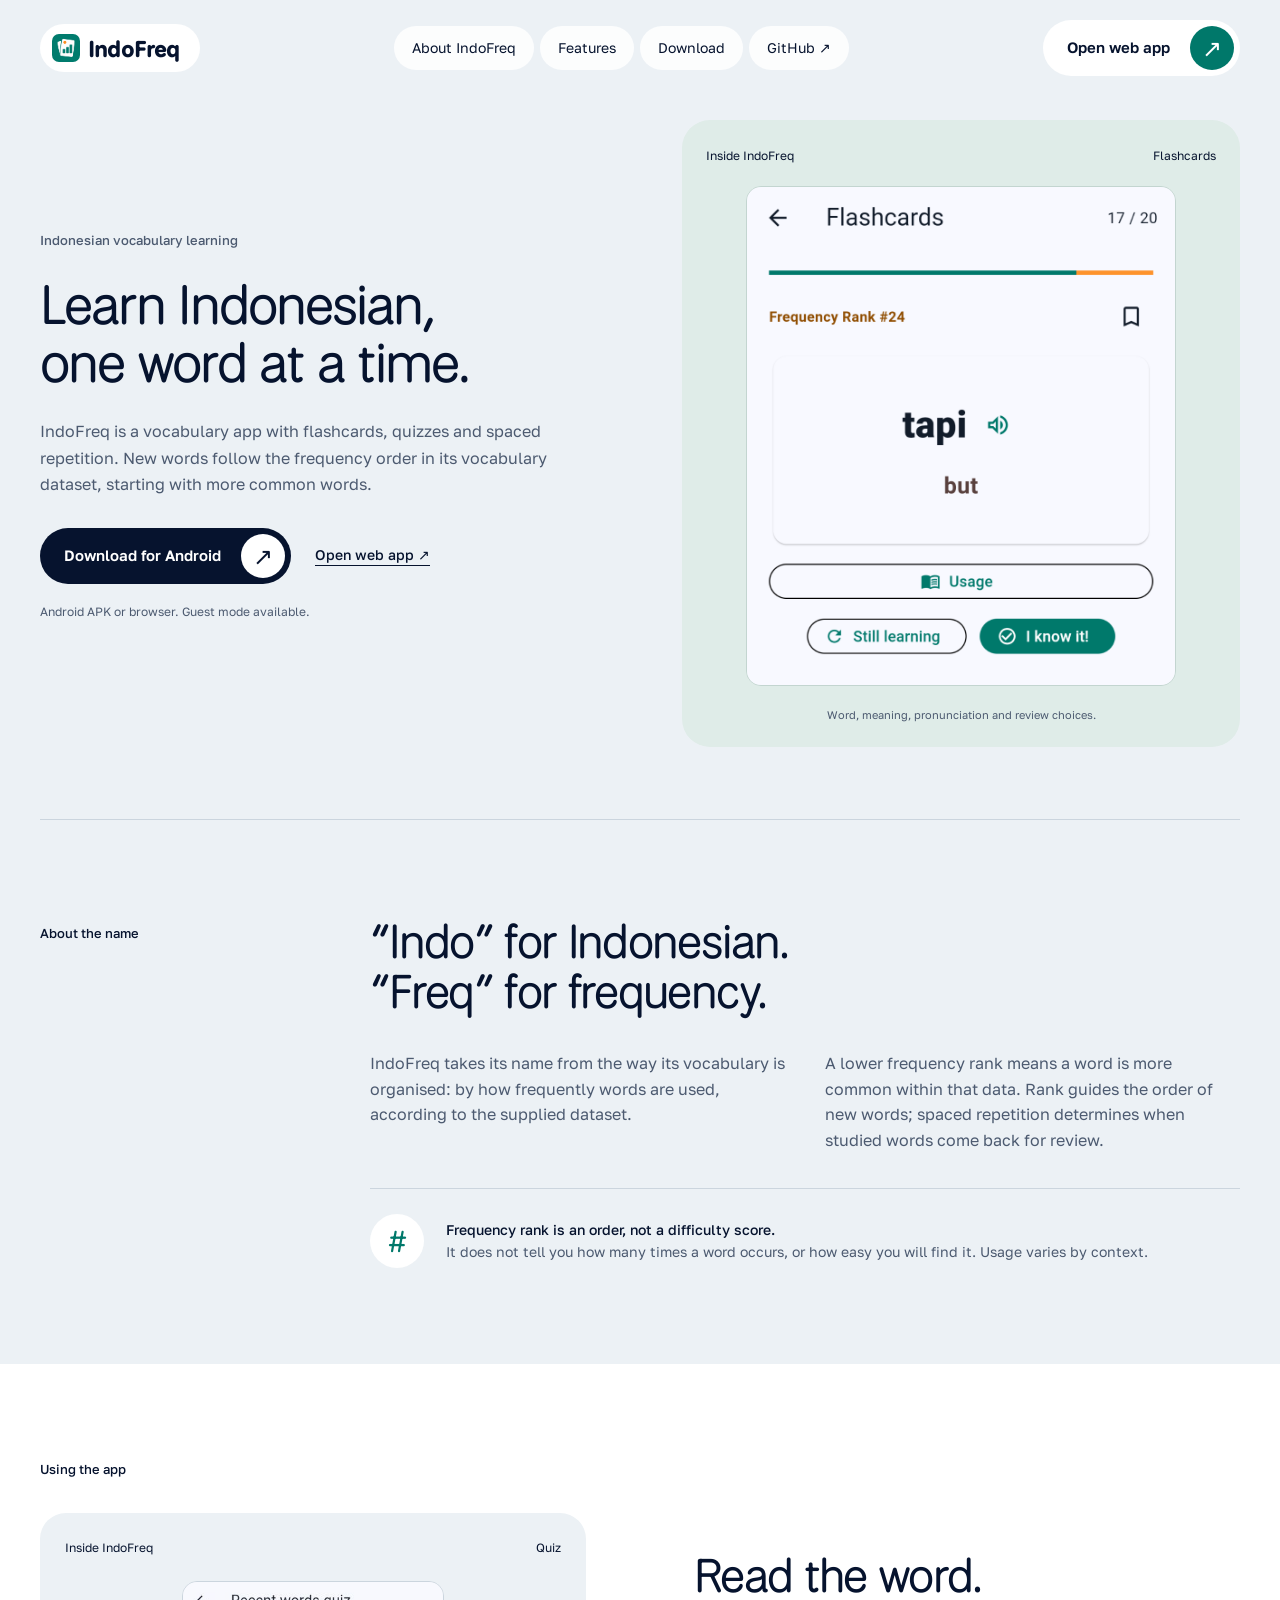
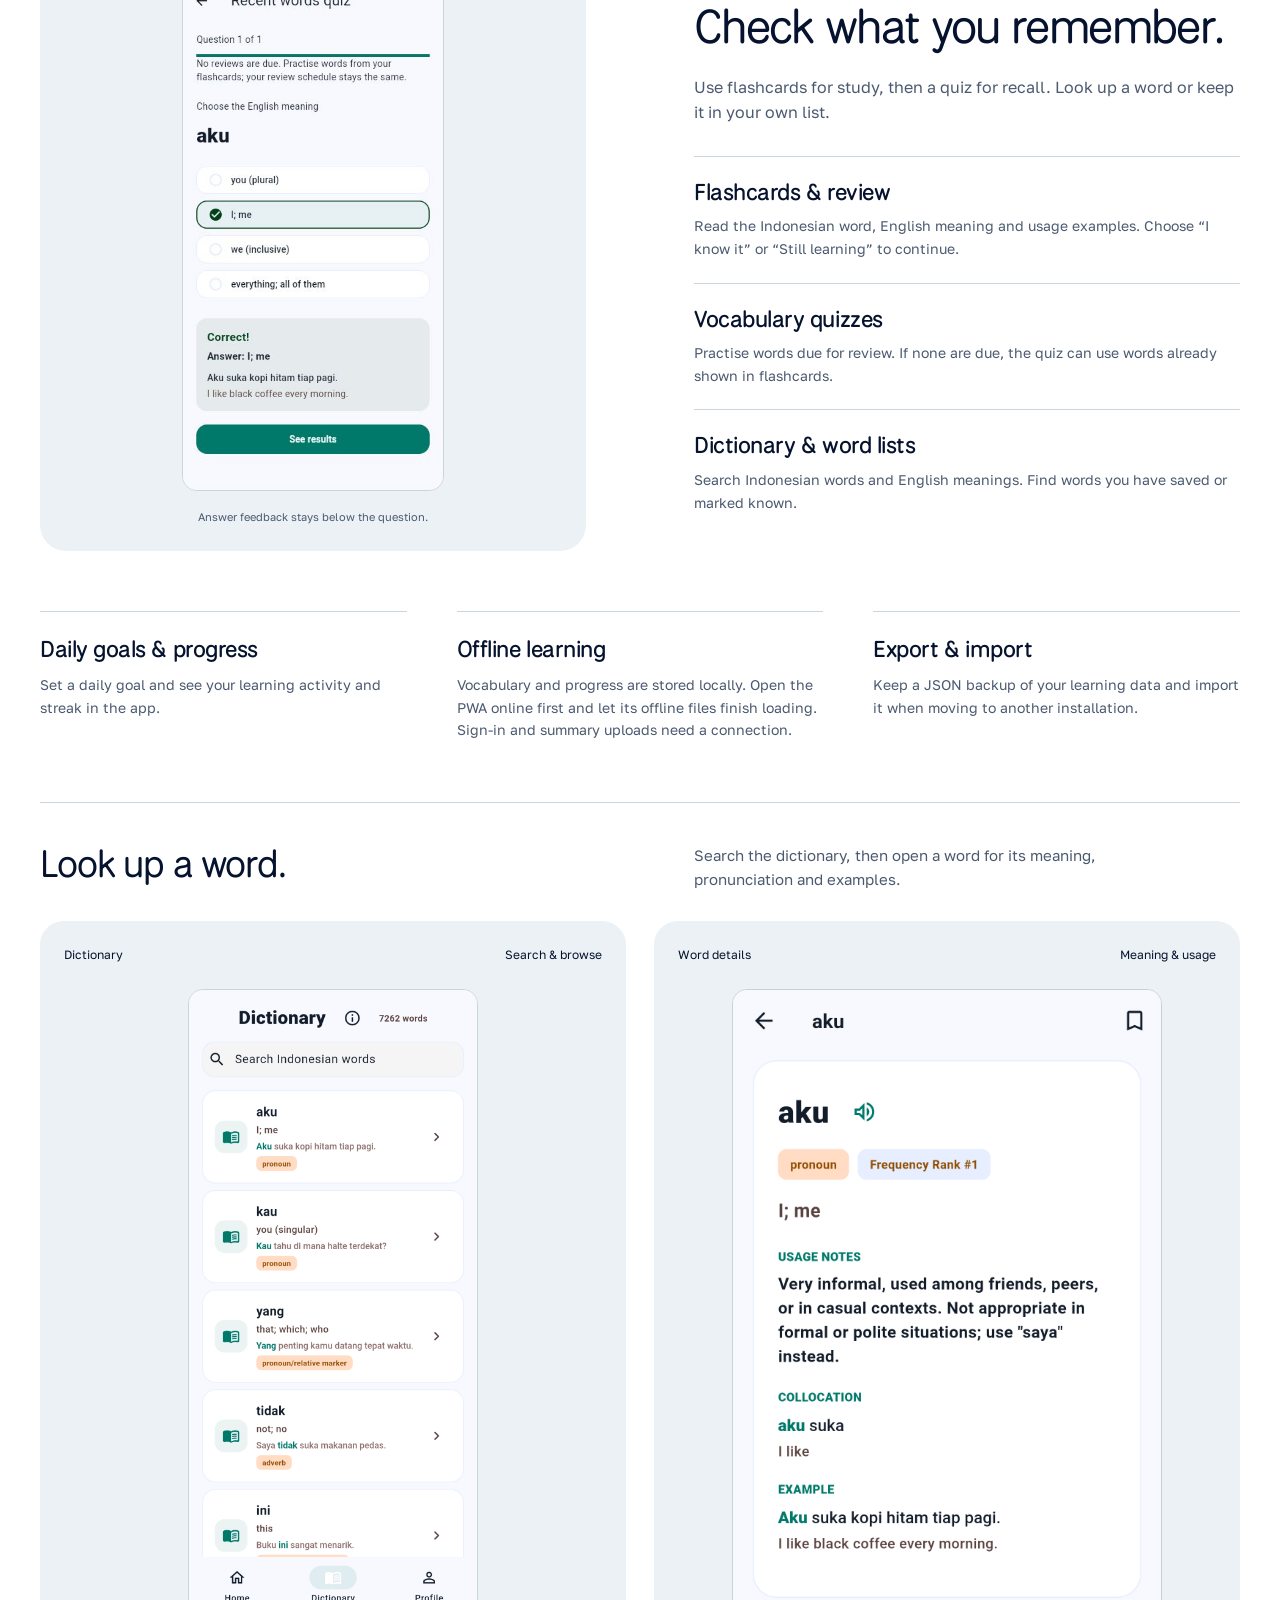
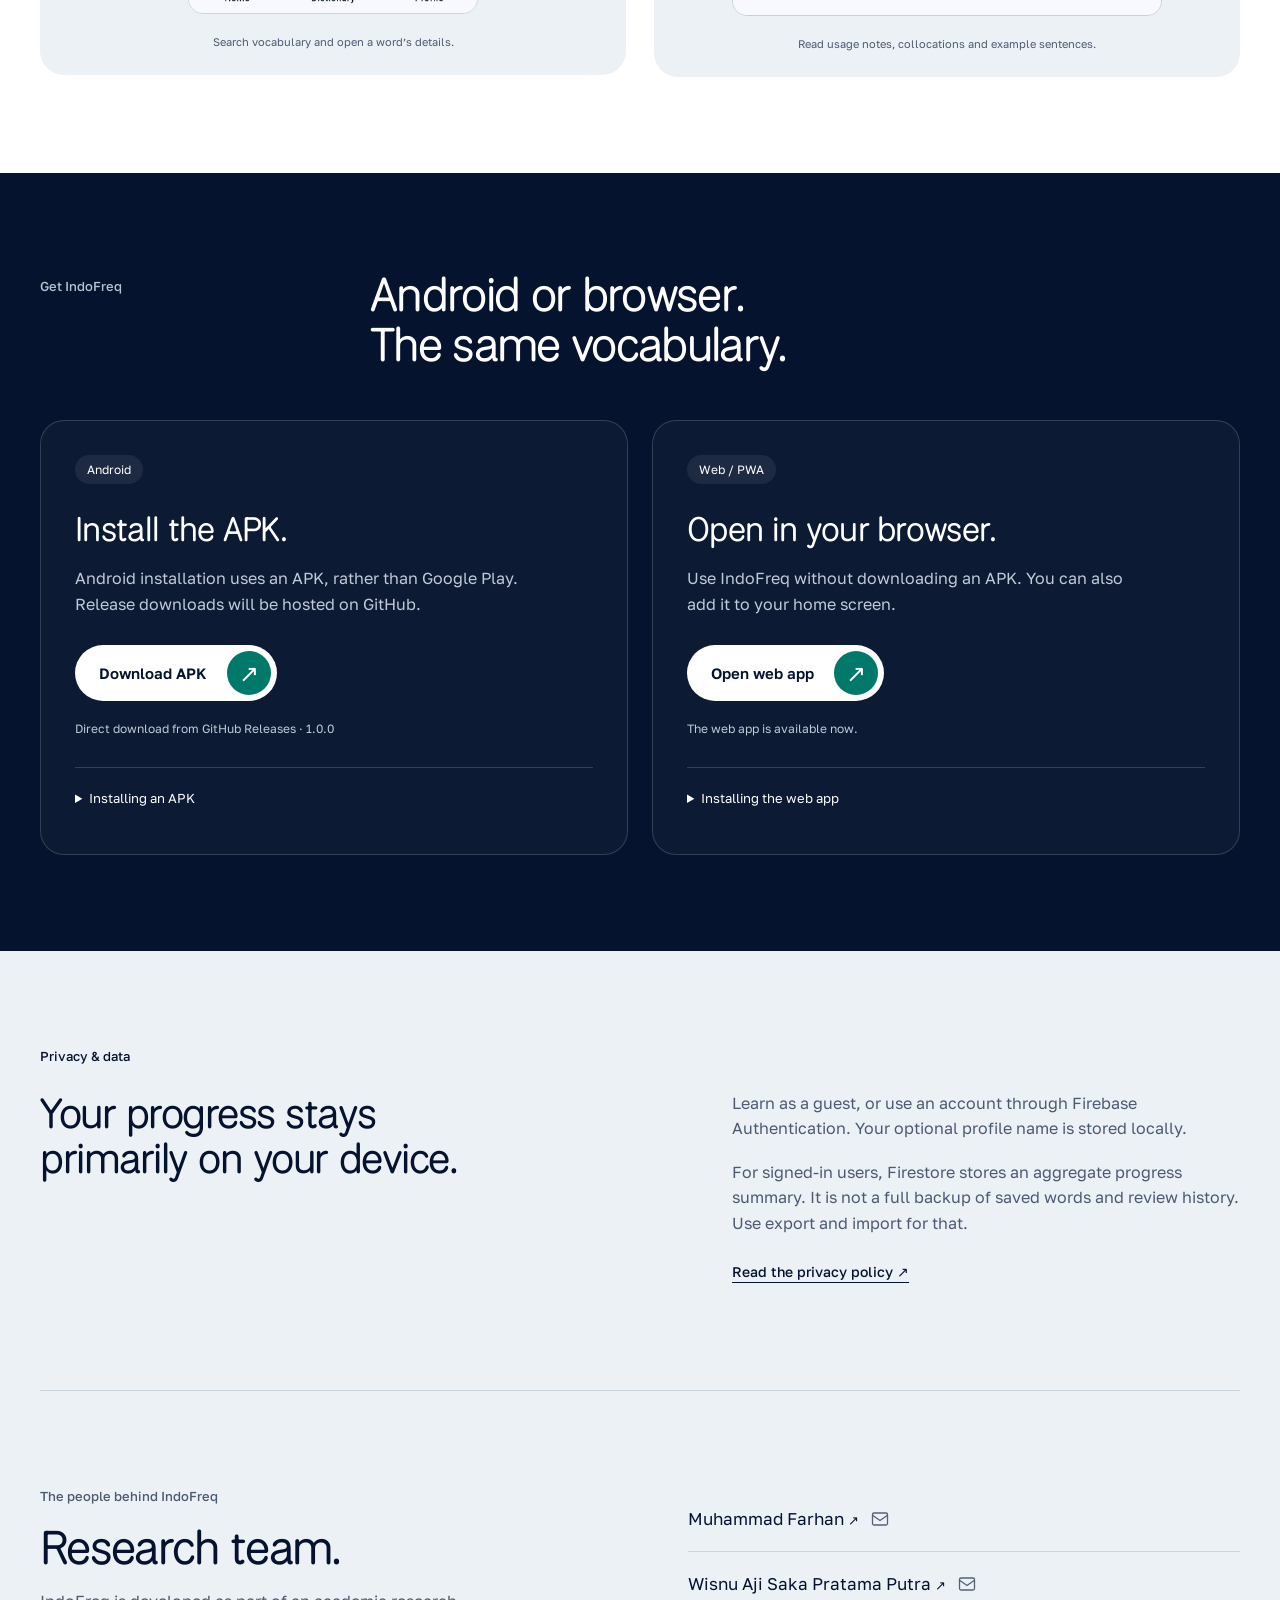
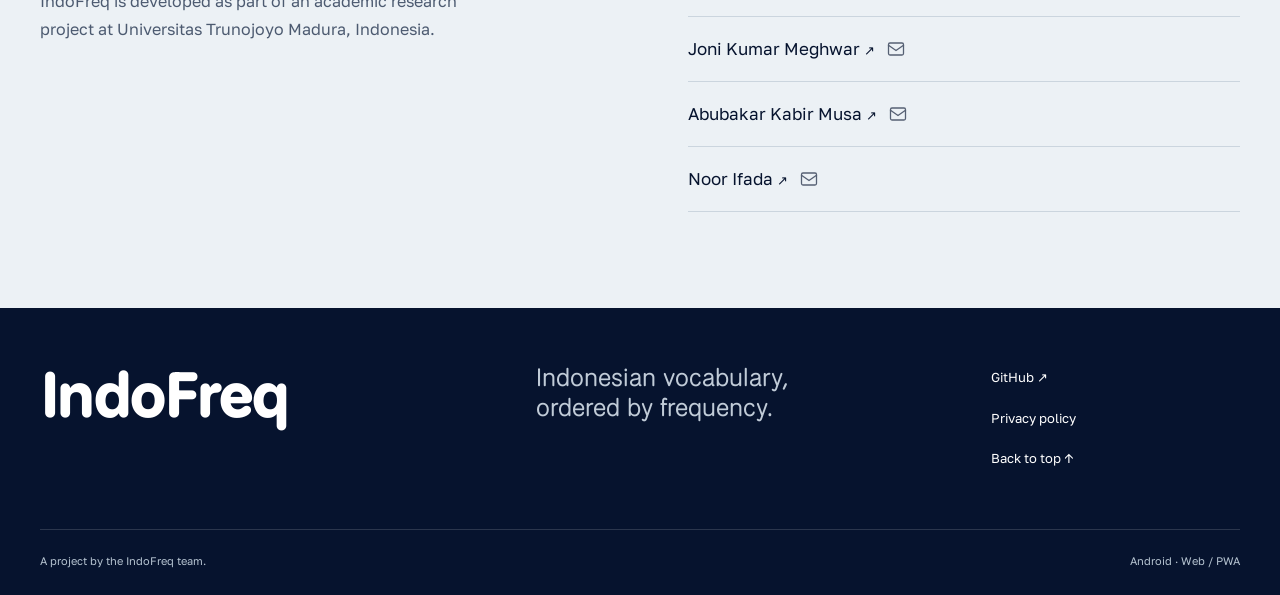
==== commit 51ddfb9a: "added a research team section" ====
--- a/index.html
+++ b/index.html
@@ -1,31 +1,331 @@
 <!doctype html>
-<html lang="en"><head>
-<meta charset="utf-8"><meta name="viewport" content="width=device-width,initial-scale=1">
-<title>IndoFreq — Indonesian vocabulary, ordered by frequency.</title><meta name="description" content="Learn Indonesian vocabulary with frequency-ordered flashcards, spaced repetition, quizzes and a searchable dictionary. Use IndoFreq on Android or the web.">
-<meta name="theme-color" content="#ecf1f5"><meta property="og:type" content="website"><meta property="og:title" content="IndoFreq — Indonesian vocabulary, ordered by frequency."><meta property="og:description" content="Learn Indonesian vocabulary with frequency-ordered flashcards, spaced repetition, quizzes and a searchable dictionary. Use IndoFreq on Android or the web."><meta name="twitter:card" content="summary">
-<link rel="icon" href="assets/indofreq-logo.png"><link rel="preload" href="assets/fonts/NationalPark-latin.woff2" as="font" type="font/woff2" crossorigin><link rel="stylesheet" href="styles.css">
-<script src="config.js" defer></script><script src="script.js" defer></script></head><body><a class="skip" href="#main">Skip to content</a>
-<header class="header wrap">
-  <a class="brand" href="index.html" aria-label="IndoFreq home"><img src="assets/indofreq-logo.png" width="28" height="28" alt="">IndoFreq</a>
-  <button class="menu" aria-controls="navigation" aria-expanded="false">Menu <span aria-hidden="true">☰</span></button>
-  <nav id="navigation" aria-label="Main navigation"><a href="#about">About IndoFreq</a><a href="#features">Features</a><a href="#download">Download</a><a href="https://github.com/mfarhancode/indofreq">GitHub ↗</a></nav>
-  <a class="button nav-app" href="https://indofreq.web.app/"><span>Open web app</span><span class="button-disc" aria-hidden="true">↗</span></a>
-</header>
-<main id="main" tabindex="-1">
-<section class="hero wrap" aria-labelledby="hero-title">
-  <div class="hero-copy"><p class="eyebrow">Indonesian vocabulary learning</p><h1 id="hero-title">Learn Indonesian,<br>one word at a time.</h1><p class="lead">IndoFreq is a vocabulary app with flashcards, quizzes and spaced repetition. New words follow the frequency order in its vocabulary dataset, starting with more common words.</p><div class="actions"><a class="button dark" data-apk-hero href="#download"><span>Download for Android</span><span class="button-disc" aria-hidden="true">↗</span></a><a class="quiet-link" href="https://indofreq.web.app/">Open web app ↗</a></div><p class="hero-note">Android APK or browser. Guest mode available.</p></div>
-  <figure class="hero-visual"><div class="image-label"><span>Inside IndoFreq</span><span>Flashcards</span></div><div class="screen-crop screen-crop--flashcards"><img src="assets/screenshots/flashcards.png" width="946" height="2048" alt="IndoFreq flashcard for tapi, meaning but, with pronunciation, Frequency Rank 24, Usage and review choices" fetchpriority="high"></div><figcaption>Word, meaning, pronunciation and review choices.</figcaption></figure>
+<html lang="en">
+
+<head>
+  <meta charset="utf-8">
+  <meta name="viewport" content="width=device-width,initial-scale=1">
+  <title>IndoFreq — Indonesian vocabulary, ordered by frequency.</title>
+  <meta name="description"
+    content="Learn Indonesian vocabulary with frequency-ordered flashcards, spaced repetition, quizzes and a searchable dictionary. Use IndoFreq on Android or the web.">
+  <meta name="theme-color" content="#ecf1f5">
+  <meta property="og:type" content="website">
+  <meta property="og:title" content="IndoFreq — Indonesian vocabulary, ordered by frequency.">
+  <meta property="og:description"
+    content="Learn Indonesian vocabulary with frequency-ordered flashcards, spaced repetition, quizzes and a searchable dictionary. Use IndoFreq on Android or the web.">
+  <meta name="twitter:card" content="summary">
+  <link rel="icon" href="assets/indofreq-logo.png">
+  <link rel="preload" href="assets/fonts/NationalPark-latin.woff2" as="font" type="font/woff2" crossorigin>
+  <link rel="stylesheet" href="styles.css">
+  <script src="config.js" defer></script>
+  <script src="script.js" defer></script>
+</head>
+
+<body><a class="skip" href="#main">Skip to content</a>
+  <header class="header wrap">
+    <a class="brand" href="index.html" aria-label="IndoFreq home"><img src="assets/indofreq-logo.png" width="28"
+        height="28" alt="">IndoFreq</a>
+    <button class="menu" aria-controls="navigation" aria-expanded="false">Menu <span
+        aria-hidden="true">☰</span></button>
+    <nav id="navigation" aria-label="Main navigation"><a href="#about">About IndoFreq</a><a
+        href="#features">Features</a><a href="#download">Download</a><a
+        href="https://github.com/mfarhancode/indofreq">GitHub ↗</a></nav>
+    <a class="button nav-app" href="https://indofreq.web.app/"><span>Open web app</span><span class="button-disc"
+        aria-hidden="true">↗</span></a>
+  </header>
+  <main id="main" tabindex="-1">
+    <section class="hero wrap" aria-labelledby="hero-title">
+      <div class="hero-copy">
+        <p class="eyebrow">Indonesian vocabulary learning</p>
+        <h1 id="hero-title">Learn Indonesian,<br>one word at a time.</h1>
+        <p class="lead">IndoFreq is a vocabulary app with flashcards, quizzes and spaced repetition. New words follow
+          the frequency order in its vocabulary dataset, starting with more common words.</p>
+        <div class="actions"><a class="button dark" data-apk-hero href="#download"><span>Download for
+              Android</span><span class="button-disc" aria-hidden="true">↗</span></a><a class="quiet-link"
+            href="https://indofreq.web.app/">Open web app ↗</a></div>
+        <p class="hero-note">Android APK or browser. Guest mode available.</p>
+      </div>
+      <figure class="hero-visual">
+        <div class="image-label"><span>Inside IndoFreq</span><span>Flashcards</span></div>
+        <div class="screen-crop screen-crop--flashcards"><img src="assets/screenshots/flashcards.png" width="946"
+            height="2048"
+            alt="IndoFreq flashcard for tapi, meaning but, with pronunciation, Frequency Rank 24, Usage and review choices"
+            fetchpriority="high"></div>
+        <figcaption>Word, meaning, pronunciation and review choices.</figcaption>
+      </figure>
+    </section>
+    <section class="about wrap section" id="about" aria-labelledby="about-title">
+      <div class="section-label">About the name</div>
+      <div class="about-body">
+        <h2 id="about-title">“Indo” for Indonesian.<br>“Freq” for frequency.</h2>
+        <div class="about-copy">
+          <p>IndoFreq takes its name from the way its vocabulary is organised: by how frequently words are used,
+            according to the supplied dataset.</p>
+          <p>A lower frequency rank means a word is more common within that data. Rank guides the order of new words;
+            spaced repetition determines when studied words come back for review.</p>
+        </div>
+        <div class="rank-note"><span class="rank-mark" aria-hidden="true">#</span>
+          <p><strong>Frequency rank is an order, not a difficulty score.</strong><br>It does not tell you how many times
+            a word occurs, or how easy you will find it. Usage varies by context.</p>
+        </div>
+      </div>
+    </section>
+    <section class="practice section" id="features" aria-labelledby="features-title">
+      <div class="wrap">
+        <div class="section-label">Using the app</div>
+        <div class="practice-layout">
+          <figure class="quiz-visual">
+            <div class="image-label"><span>Inside IndoFreq</span><span>Quiz</span></div><img
+              src="assets/screenshots/quiz.jpg"
+              alt="A real IndoFreq quiz with the answer choices still visible and Correct feedback below them"
+              width="390" height="760" loading="lazy">
+            <figcaption>Answer feedback stays below the question.</figcaption>
+          </figure>
+          <div class="practice-copy">
+            <h2 id="features-title">Read the word.<br>Check what you remember.</h2>
+            <p class="section-intro">Use flashcards for study, then a quiz for recall. Look up a word or keep it in your
+              own list.</p>
+            <div class="feature-row">
+              <h3>Flashcards &amp; review</h3>
+              <p>Read the Indonesian word, English meaning and usage examples. Choose “I know it” or “Still learning” to
+                continue.</p>
+            </div>
+            <div class="feature-row">
+              <h3>Vocabulary quizzes</h3>
+              <p>Practise words due for review. If none are due, the quiz can use words already shown in flashcards.</p>
+            </div>
+            <div class="feature-row">
+              <h3>Dictionary &amp; word lists</h3>
+              <p>Search Indonesian words and English meanings. Find words you have saved or marked known.</p>
+            </div>
+          </div>
+        </div>
+        <div class="practical-notes">
+          <article>
+            <h3>Daily goals &amp; progress</h3>
+            <p>Set a daily goal and see your learning activity and streak in the app.</p>
+          </article>
+          <article>
+            <h3>Offline learning</h3>
+            <p>Vocabulary and progress are stored locally. Open the PWA online first and let its offline files finish
+              loading. Sign-in and summary uploads need a connection.</p>
+          </article>
+          <article>
+            <h3>Export &amp; import</h3>
+            <p>Keep a JSON backup of your learning data and import it when moving to another installation.</p>
+          </article>
+        </div>
+        <section class="word-gallery" aria-labelledby="word-gallery-title">
+          <div class="word-gallery-heading">
+            <h3 id="word-gallery-title">Look up a word.</h3>
+            <p>Search the dictionary, then open a word for its meaning, pronunciation and examples.</p>
+          </div>
+          <div class="word-gallery-grid">
+            <figure class="word-shot">
+              <div class="image-label"><span>Dictionary</span><span>Search &amp; browse</span></div><img
+                class="dictionary-capture" src="assets/screenshots/dictionary.png" width="946" height="2048"
+                alt="IndoFreq dictionary with search, Indonesian words, English meanings and example sentences"
+                loading="lazy">
+              <figcaption>Search vocabulary and open a word’s details.</figcaption>
+            </figure>
+            <figure class="word-shot">
+              <div class="image-label"><span>Word details</span><span>Meaning &amp; usage</span></div>
+              <div class="screen-crop screen-crop--detail"><img src="assets/screenshots/detail.png" width="946"
+                  height="2048"
+                  alt="Details for aku with a pronunciation button, Frequency Rank 1, usage notes, collocation and example; the pronunciation tooltip is visible"
+                  loading="lazy"></div>
+              <figcaption>Read usage notes, collocations and example sentences.</figcaption>
+            </figure>
+          </div>
+        </section>
+      </div>
+    </section>
+    <section class="download section" id="download" aria-labelledby="download-title">
+      <div class="wrap">
+        <div class="download-heading">
+          <div class="section-label">Get IndoFreq</div>
+          <h2 id="download-title">Android or browser.<br>The same vocabulary.</h2>
+        </div>
+        <div class="download-grid">
+          <article class="download-option"><span class="platform">Android</span>
+            <h3>Install the APK.</h3>
+            <p>Android installation uses an APK, rather than Google Play. Release downloads will be hosted on GitHub.
+            </p><a class="button" data-apk-download hidden><span>Download APK</span><span class="button-disc"
+                aria-hidden="true">↗</span></a><button class="button unavailable" data-apk-fallback disabled>APK link
+              coming soon</button>
+            <p class="download-status" data-apk-status>A public APK download link has not been added yet. You can use
+              the web app instead.</p>
+            <details>
+              <summary>Installing an APK</summary>
+              <p>Download the release file, open it on Android and follow the installation prompts. Your phone may ask
+                you to allow installation from the browser or file manager you used.</p>
+            </details>
+          </article>
+          <article class="download-option"><span class="platform">Web / PWA</span>
+            <h3>Open in your browser.</h3>
+            <p>Use IndoFreq without downloading an APK. You can also add it to your home screen.</p><a class="button"
+              href="https://indofreq.web.app/"><span>Open web app</span><span class="button-disc"
+                aria-hidden="true">↗</span></a>
+            <p class="download-status">The web app is available now.</p>
+            <details>
+              <summary>Installing the web app</summary>
+              <p>Open IndoFreq, then choose “Install app” or “Add to Home Screen” in your browser. The option and
+                wording depend on your device and browser.</p>
+            </details>
+          </article>
+        </div>
+      </div>
+    </section>
+    <section class="data-section wrap section" aria-labelledby="data-title">
+      <div>
+        <div class="section-label">Privacy &amp; data</div>
+        <h2 id="data-title">Your progress stays<br>primarily on your device.</h2>
+      </div>
+      <div class="data-copy">
+        <p>Learn as a guest, or use an account through Firebase Authentication. Your optional profile name is stored
+          locally.</p>
+        <p>For signed-in users, Firestore stores an aggregate progress summary. It is not a full backup of saved words
+          and review history. Use export and import for that.</p><a class="quiet-link" href="privacy.html">Read the
+          privacy policy ↗</a>
+      </div>
+    </section>
+    
+    
+<section class="team-section wrap section" id="research-team"
+         aria-labelledby="team-title">
+
+  <div class="team-heading">
+    <p class="section-label">The people behind IndoFreq</p>
+    <h2 id="team-title">Research team.</h2>
+    <p>
+      IndoFreq is developed as part of an academic research project
+      at Universitas Trunojoyo Madura, Indonesia.
+    </p>
+  </div>
+
+  <ul class="team-list">
+    <li class="team-member">
+      <a href="https://github.com/mfarhancode"
+         target="_blank" rel="noopener noreferrer">
+        Muhammad Farhan <span aria-hidden="true">↗</span>
+      </a>
+      <!-- Add email control after confirming public email address -->
+       
+    <details class="team-email">
+      <summary aria-label="Show email address">
+        <svg xmlns="http://www.w3.org/2000/svg"
+            width="18" height="18" viewBox="0 0 24 24"
+            fill="none" stroke="currentColor"
+            stroke-width="1.7" stroke-linecap="round"
+            stroke-linejoin="round" aria-hidden="true">
+          <rect x="2" y="4" width="20" height="16" rx="2"/>
+          <path d="m22 7-10 7L2 7"/>
+        </svg>
+      </summary>
+      <a href="mailto:muhammadfarhan8731@gmail.com">muhammadfarhan8731@gmail.com</a>
+    </details>
+
+    </li>
+
+    <li class="team-member">
+      <a href=""
+         target="_blank" rel="noopener noreferrer">
+        Wisnu Aji Saka Pratama Putra <span aria-hidden="true">↗</span>
+      </a>
+      <!-- Add email control after confirming public email address -->
+       
+    <details class="team-email">
+      <summary aria-label="Show email address">
+        <svg xmlns="http://www.w3.org/2000/svg"
+            width="18" height="18" viewBox="0 0 24 24"
+            fill="none" stroke="currentColor"
+            stroke-width="1.7" stroke-linecap="round"
+            stroke-linejoin="round" aria-hidden="true">
+          <rect x="2" y="4" width="20" height="16" rx="2"/>
+          <path d="m22 7-10 7L2 7"/>
+        </svg>
+      </summary>
+      <a href="mailto:@gmail.com">@gmail.com</a>
+    </details>
+    </li>
+
+    <li class="team-member">
+      <a href=""
+         target="_blank" rel="noopener noreferrer">
+        Joni Kumar Meghwar <span aria-hidden="true">↗</span>
+      </a>
+       
+    <details class="team-email">
+      <summary aria-label="Show email address">
+        <svg xmlns="http://www.w3.org/2000/svg"
+            width="18" height="18" viewBox="0 0 24 24"
+            fill="none" stroke="currentColor"
+            stroke-width="1.7" stroke-linecap="round"
+            stroke-linejoin="round" aria-hidden="true">
+          <rect x="2" y="4" width="20" height="16" rx="2"/>
+          <path d="m22 7-10 7L2 7"/>
+        </svg>
+      </summary>
+      <a href="mailto:@gmail.com">@gmail.com</a>
+    </details>
+    </li>
+
+    <li class="team-member">
+      <a href=""
+         target="_blank" rel="noopener noreferrer">
+        Abubakar Kabir Musa <span aria-hidden="true">↗</span>
+      </a>
+      <!-- Add email control after confirming public email address -->
+       
+    <details class="team-email">
+      <summary aria-label="Show email address">
+        <svg xmlns="http://www.w3.org/2000/svg"
+            width="18" height="18" viewBox="0 0 24 24"
+            fill="none" stroke="currentColor"
+            stroke-width="1.7" stroke-linecap="round"
+            stroke-linejoin="round" aria-hidden="true">
+          <rect x="2" y="4" width="20" height="16" rx="2"/>
+          <path d="m22 7-10 7L2 7"/>
+        </svg>
+      </summary>
+      <a href="mailto:@gmail.com">@gmail.com</a>
+    </details>
+    </li>
+
+    <li class="team-member">
+      <a href="https://www.scopus.com/authid/detail.uri?authorId=56590032100"
+        target="_blank" rel="noopener noreferrer">
+        Noor Ifada <span aria-hidden="true">↗</span>
+      </a>
+      <details class="team-email">
+      <summary aria-label="Show email address">
+        <svg xmlns="http://www.w3.org/2000/svg"
+            width="18" height="18" viewBox="0 0 24 24"
+            fill="none" stroke="currentColor"
+            stroke-width="1.7" stroke-linecap="round"
+            stroke-linejoin="round" aria-hidden="true">
+          <rect x="2" y="4" width="20" height="16" rx="2"/>
+          <path d="m22 7-10 7L2 7"/>
+        </svg>
+      </summary>
+      <a href="mailto:noor.ifada@trunojoyo.ac.id">noor.ifada@trunojoyo.ac.id</a>
+    </details>
+
+    </li>
+  </ul>
 </section>
-<section class="about wrap section" id="about" aria-labelledby="about-title"><div class="section-label">About the name</div><div class="about-body"><h2 id="about-title">“Indo” for Indonesian.<br>“Freq” for frequency.</h2><div class="about-copy"><p>IndoFreq takes its name from the way its vocabulary is organised: by how frequently words are used, according to the supplied dataset.</p><p>A lower frequency rank means a word is more common within that data. Rank guides the order of new words; spaced repetition determines when studied words come back for review.</p></div><div class="rank-note"><span class="rank-mark" aria-hidden="true">#</span><p><strong>Frequency rank is an order, not a difficulty score.</strong><br>It does not tell you how many times a word occurs, or how easy you will find it. Usage varies by context.</p></div></div></section>
-<section class="practice section" id="features" aria-labelledby="features-title"><div class="wrap"><div class="section-label">Using the app</div><div class="practice-layout"><figure class="quiz-visual"><div class="image-label"><span>Inside IndoFreq</span><span>Quiz</span></div><img src="assets/screenshots/quiz.jpg" alt="A real IndoFreq quiz with the answer choices still visible and Correct feedback below them" width="390" height="760" loading="lazy"><figcaption>Answer feedback stays below the question.</figcaption></figure><div class="practice-copy"><h2 id="features-title">Read the word.<br>Check what you remember.</h2><p class="section-intro">Use flashcards for study, then a quiz for recall. Look up a word or keep it in your own list.</p><div class="feature-row"><h3>Flashcards &amp; review</h3><p>Read the Indonesian word, English meaning and usage examples. Choose “I know it” or “Still learning” to continue.</p></div><div class="feature-row"><h3>Vocabulary quizzes</h3><p>Practise words due for review. If none are due, the quiz can use words already shown in flashcards.</p></div><div class="feature-row"><h3>Dictionary &amp; word lists</h3><p>Search Indonesian words and English meanings. Find words you have saved or marked known.</p></div></div></div><div class="practical-notes"><article><h3>Daily goals &amp; progress</h3><p>Set a daily goal and see your learning activity and streak in the app.</p></article><article><h3>Offline learning</h3><p>Vocabulary and progress are stored locally. Open the PWA online first and let its offline files finish loading. Sign-in and summary uploads need a connection.</p></article><article><h3>Export &amp; import</h3><p>Keep a JSON backup of your learning data and import it when moving to another installation.</p></article></div>
-<section class="word-gallery" aria-labelledby="word-gallery-title">
-  <div class="word-gallery-heading"><h3 id="word-gallery-title">Look up a word.</h3><p>Search the dictionary, then open a word for its meaning, pronunciation and examples.</p></div>
-  <div class="word-gallery-grid">
-    <figure class="word-shot"><div class="image-label"><span>Dictionary</span><span>Search &amp; browse</span></div><img class="dictionary-capture" src="assets/screenshots/dictionary.png" width="946" height="2048" alt="IndoFreq dictionary with search, Indonesian words, English meanings and example sentences" loading="lazy"><figcaption>Search vocabulary and open a word’s details.</figcaption></figure>
-    <figure class="word-shot"><div class="image-label"><span>Word details</span><span>Meaning &amp; usage</span></div><div class="screen-crop screen-crop--detail"><img src="assets/screenshots/detail.png" width="946" height="2048" alt="Details for aku with a pronunciation button, Frequency Rank 1, usage notes, collocation and example; the pronunciation tooltip is visible" loading="lazy"></div><figcaption>Read usage notes, collocations and example sentences.</figcaption></figure>
-  </div>
-</section>
-</div></section>
-<section class="download section" id="download" aria-labelledby="download-title"><div class="wrap"><div class="download-heading"><div class="section-label">Get IndoFreq</div><h2 id="download-title">Android or browser.<br>The same vocabulary.</h2></div><div class="download-grid"><article class="download-option"><span class="platform">Android</span><h3>Install the APK.</h3><p>Android installation uses an APK, rather than Google Play. Release downloads will be hosted on GitHub.</p><a class="button" data-apk-download hidden><span>Download APK</span><span class="button-disc" aria-hidden="true">↗</span></a><button class="button unavailable" data-apk-fallback disabled>APK link coming soon</button><p class="download-status" data-apk-status>A public APK download link has not been added yet. You can use the web app instead.</p><details><summary>Installing an APK</summary><p>Download the release file, open it on Android and follow the installation prompts. Your phone may ask you to allow installation from the browser or file manager you used.</p></details></article><article class="download-option"><span class="platform">Web / PWA</span><h3>Open in your browser.</h3><p>Use IndoFreq without downloading an APK. You can also add it to your home screen.</p><a class="button" href="https://indofreq.web.app/"><span>Open web app</span><span class="button-disc" aria-hidden="true">↗</span></a><p class="download-status">The web app is available now.</p><details><summary>Installing the web app</summary><p>Open IndoFreq, then choose “Install app” or “Add to Home Screen” in your browser. The option and wording depend on your device and browser.</p></details></article></div></div></section>
-<section class="data-section wrap section" aria-labelledby="data-title"><div><div class="section-label">Privacy &amp; data</div><h2 id="data-title">Your progress stays<br>primarily on your device.</h2></div><div class="data-copy"><p>Learn as a guest, or use an account through Firebase Authentication. Your optional profile name is stored locally.</p><p>For signed-in users, Firestore stores an aggregate progress summary. It is not a full backup of saved words and review history. Use export and import for that.</p><a class="quiet-link" href="privacy.html">Read the privacy policy ↗</a></div></section>
-</main><footer class="footer"><div class="wrap"><div class="footer-top"><a class="footer-brand" href="index.html">IndoFreq</a><p>Indonesian vocabulary,<br>ordered by frequency.</p><nav aria-label="Footer navigation"><a href="https://github.com/mfarhancode/indofreq">GitHub ↗</a><a href="privacy.html">Privacy policy</a><a href="#main">Back to top ↑</a></nav></div><div class="footer-bottom"><span>A project by the IndoFreq team.</span><span>Android · Web / PWA</span></div></div></footer></body></html>+
+
+  </main>
+  <footer class="footer">
+    <div class="wrap">
+      <div class="footer-top"><a class="footer-brand" href="index.html">IndoFreq</a>
+        <p>Indonesian vocabulary,<br>ordered by frequency.</p>
+        <nav aria-label="Footer navigation"><a href="https://github.com/mfarhancode/indofreq">GitHub ↗</a><a
+            href="privacy.html">Privacy policy</a><a href="#main">Back to top ↑</a></nav>
+      </div>
+      <div class="footer-bottom"><span>A project by the IndoFreq team.</span><span>Android · Web / PWA</span></div>
+    </div>
+  </footer>
+</body>
+
+</html>
--- a/styles.css
+++ b/styles.css
@@ -149,3 +149,100 @@
 .word-shot .screen-crop--detail { width: min(100%, 430px); aspect-ratio: 946 / 1380; margin-block: 25px 20px; }
 @media(max-width:900px) and (min-width:701px) { .hero-visual .screen-crop--flashcards { width: 100%; } }
 @media(max-width:700px) { .hero-visual .screen-crop--flashcards { width: min(100%, 350px); }.word-gallery { margin-top: 35px; padding-top: 30px; }.word-gallery-heading { grid-template-columns: 1fr; gap: 15px; margin-bottom: 25px; }.word-gallery-heading h3 { font-size: 33px; }.word-gallery-grid { grid-template-columns: 1fr; gap: 25px; }.word-shot { padding: 22px 18px; }.word-shot .screen-crop--detail { width: 100%; } }
+
+
+/* Research team */
+
+.team-section {
+  border-top: 1px solid var(--line, #ddd);
+  display: grid;
+  grid-template-columns: 1fr 1fr;
+  gap: 8%;
+}
+
+.team-heading h2 {
+  margin: 16px 0;
+}
+
+.team-heading > p:last-child {
+  max-width: 440px;
+  line-height: 1.7;
+}
+
+.team-list {
+  list-style: none;
+  padding: 0;
+  margin: 0;
+}
+
+.team-member {
+  display: flex;
+  flex-wrap: wrap;
+  align-items: center;
+  gap: 12px;
+  padding: 16px 0;
+  border-bottom: 1px solid var(--line, #ddd);
+  font-size: 17px;
+}
+
+.team-member > a {
+  color: inherit;
+  text-decoration: none;
+}
+
+.team-member > a:hover {
+  text-decoration: underline;
+  text-underline-offset: 4px;
+}
+
+.team-member > a span {
+  font-size: 13px;
+}
+
+.team-email {
+  position: relative;
+}
+
+.team-email summary {
+  display: flex;
+  align-items: center;
+  cursor: pointer;
+  list-style: none;
+  opacity: 0.65;
+}
+
+.team-email summary::-webkit-details-marker {
+  display: none;
+}
+
+.team-email summary:hover {
+  opacity: 1;
+}
+
+.team-email[open] {
+  flex-basis: 100%;
+}
+
+.team-email > a {
+  display: inline-block;
+  margin-top: 10px;
+  font-size: 14px;
+  overflow-wrap: anywhere;
+}
+
+.team-member a:focus-visible,
+.team-email summary:focus-visible {
+  outline: 2px solid currentColor;
+  outline-offset: 4px;
+}
+
+@media (max-width: 700px) {
+  .team-section {
+    grid-template-columns: 1fr;
+    gap: 28px;
+  }
+
+  .team-member {
+    font-size: 16px;
+  }
+}
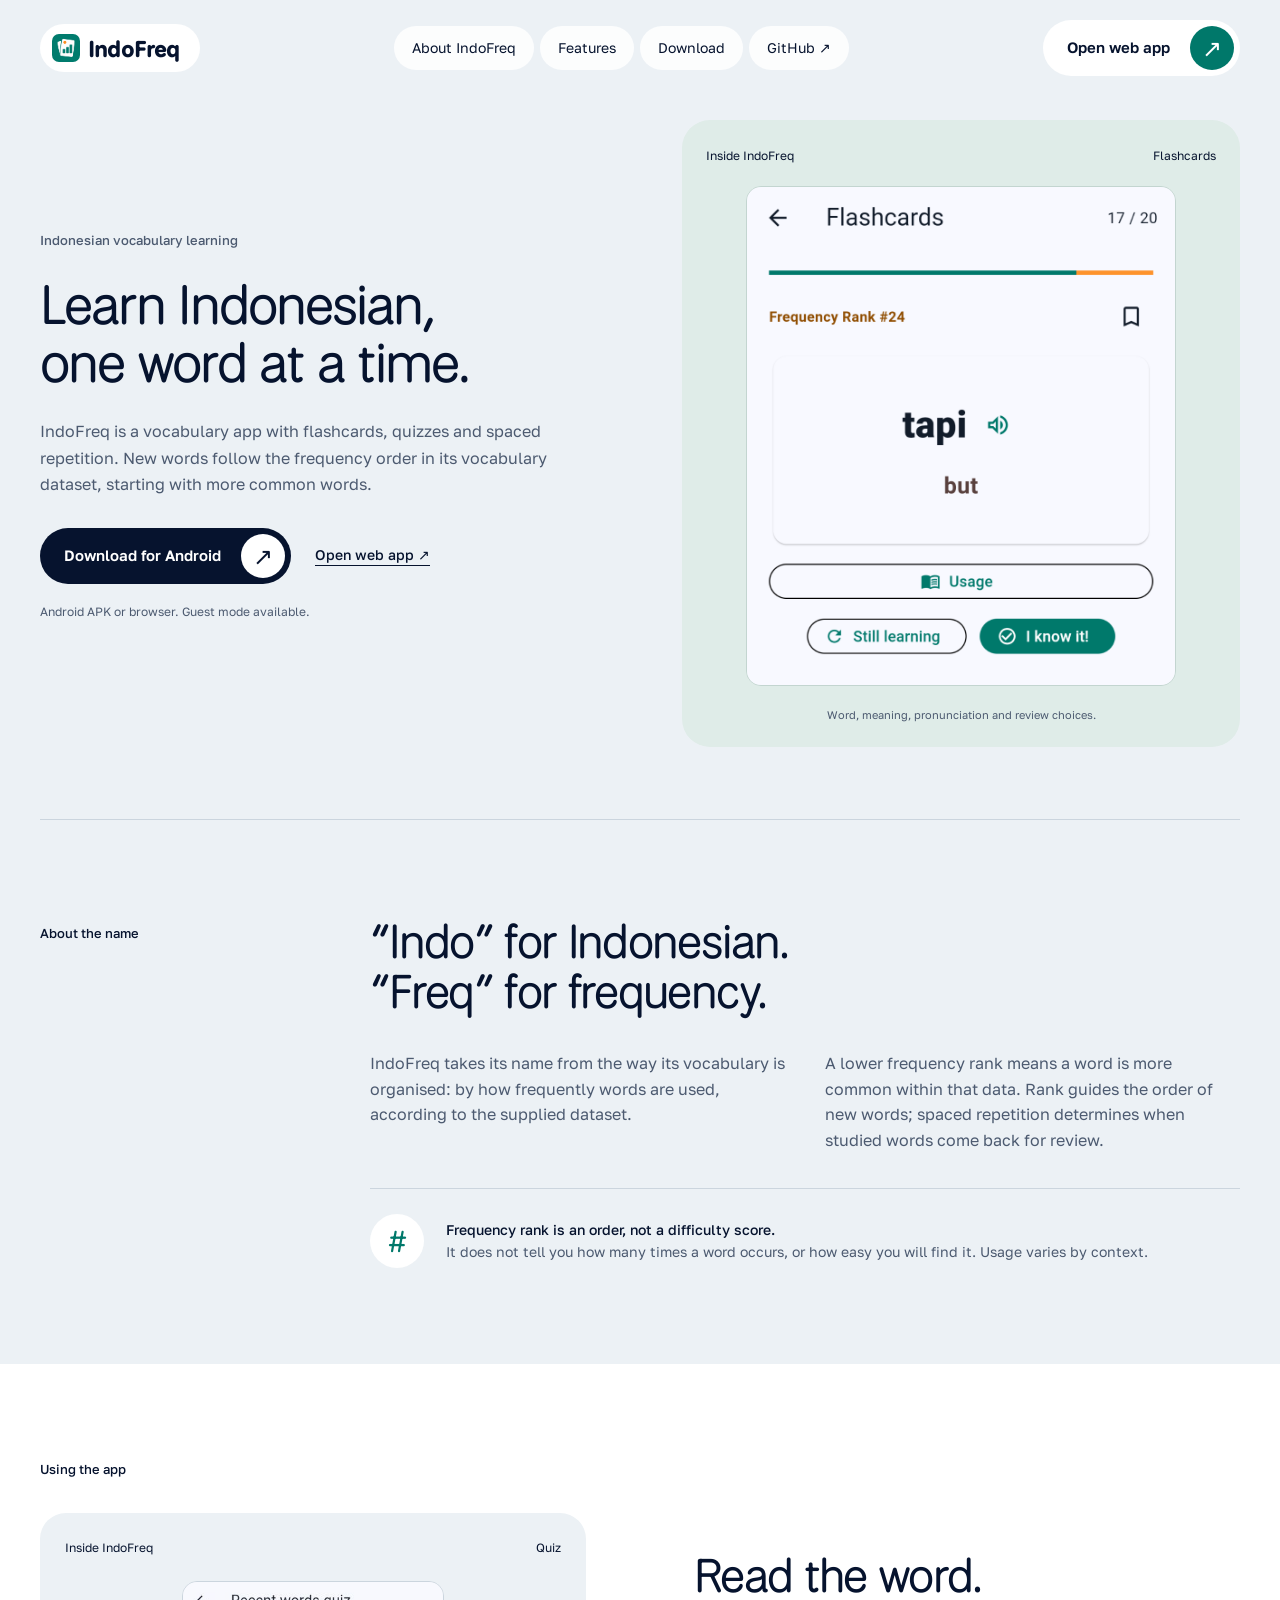
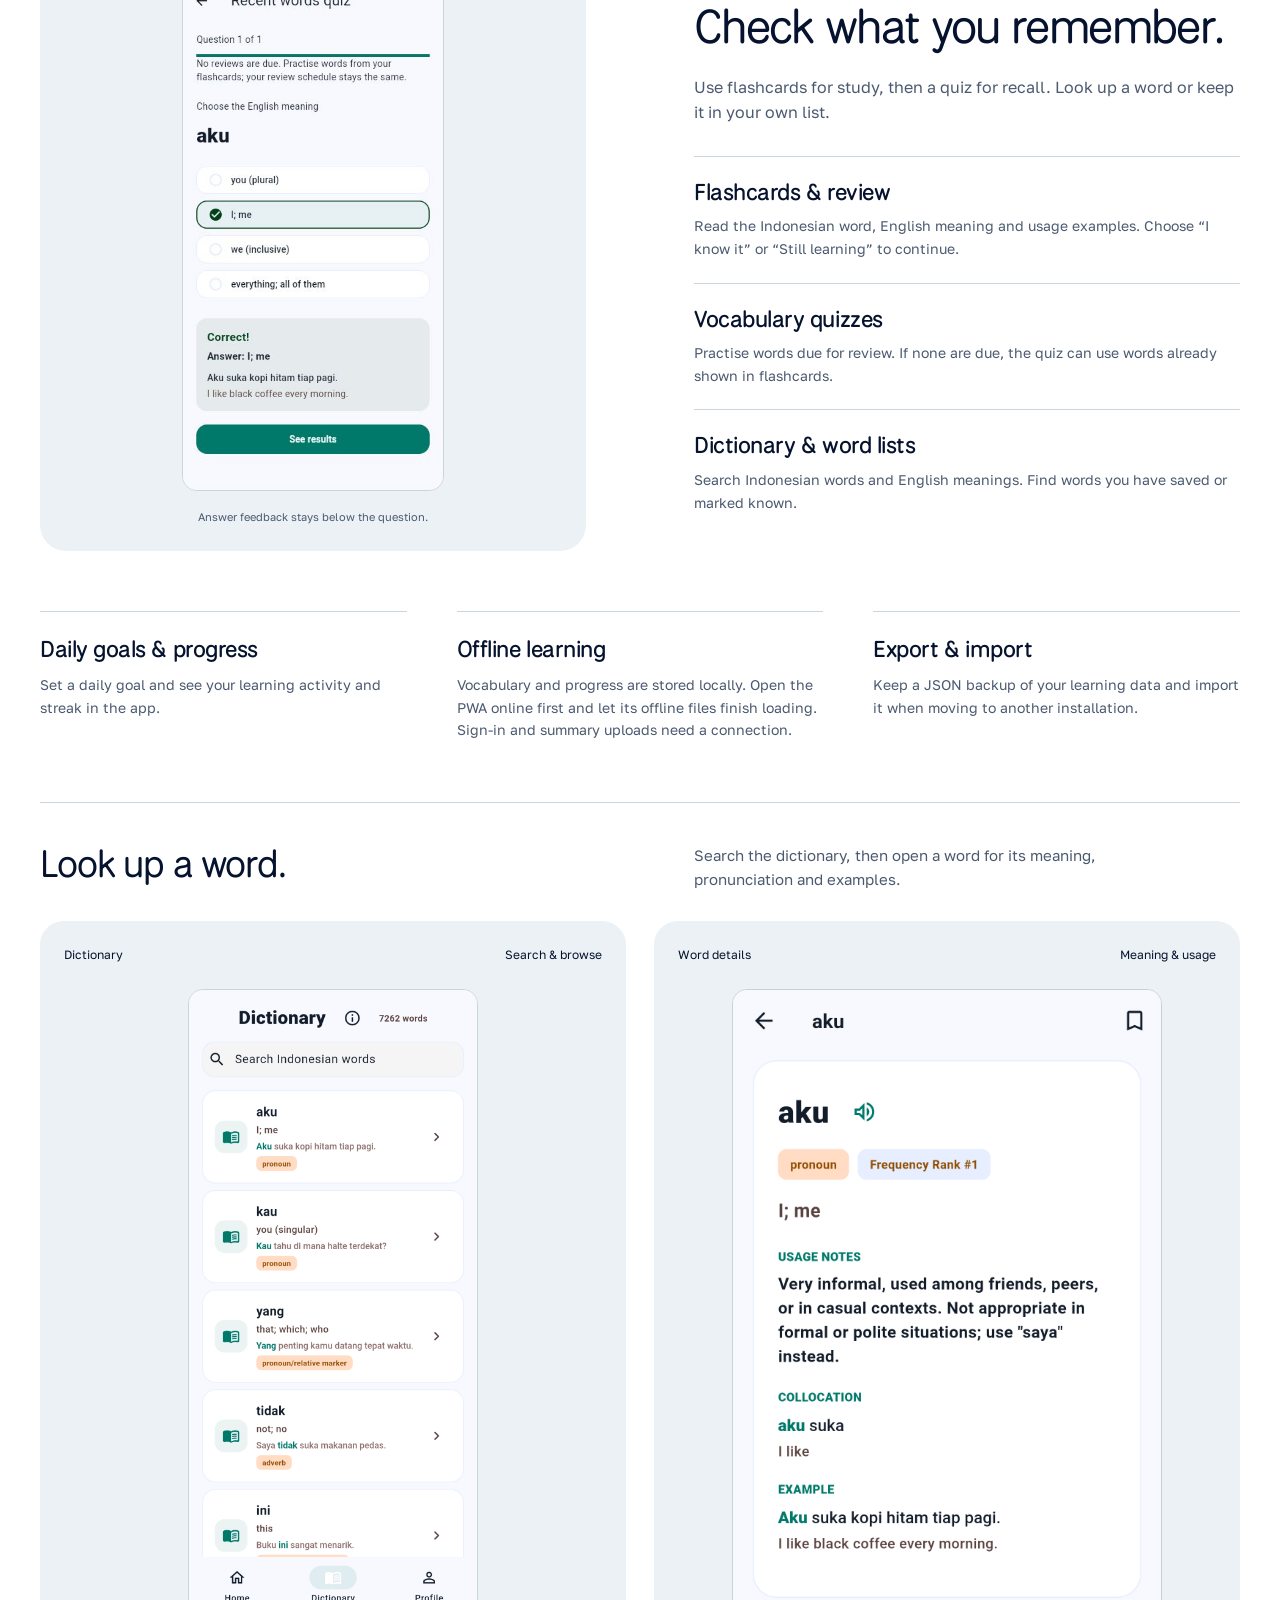
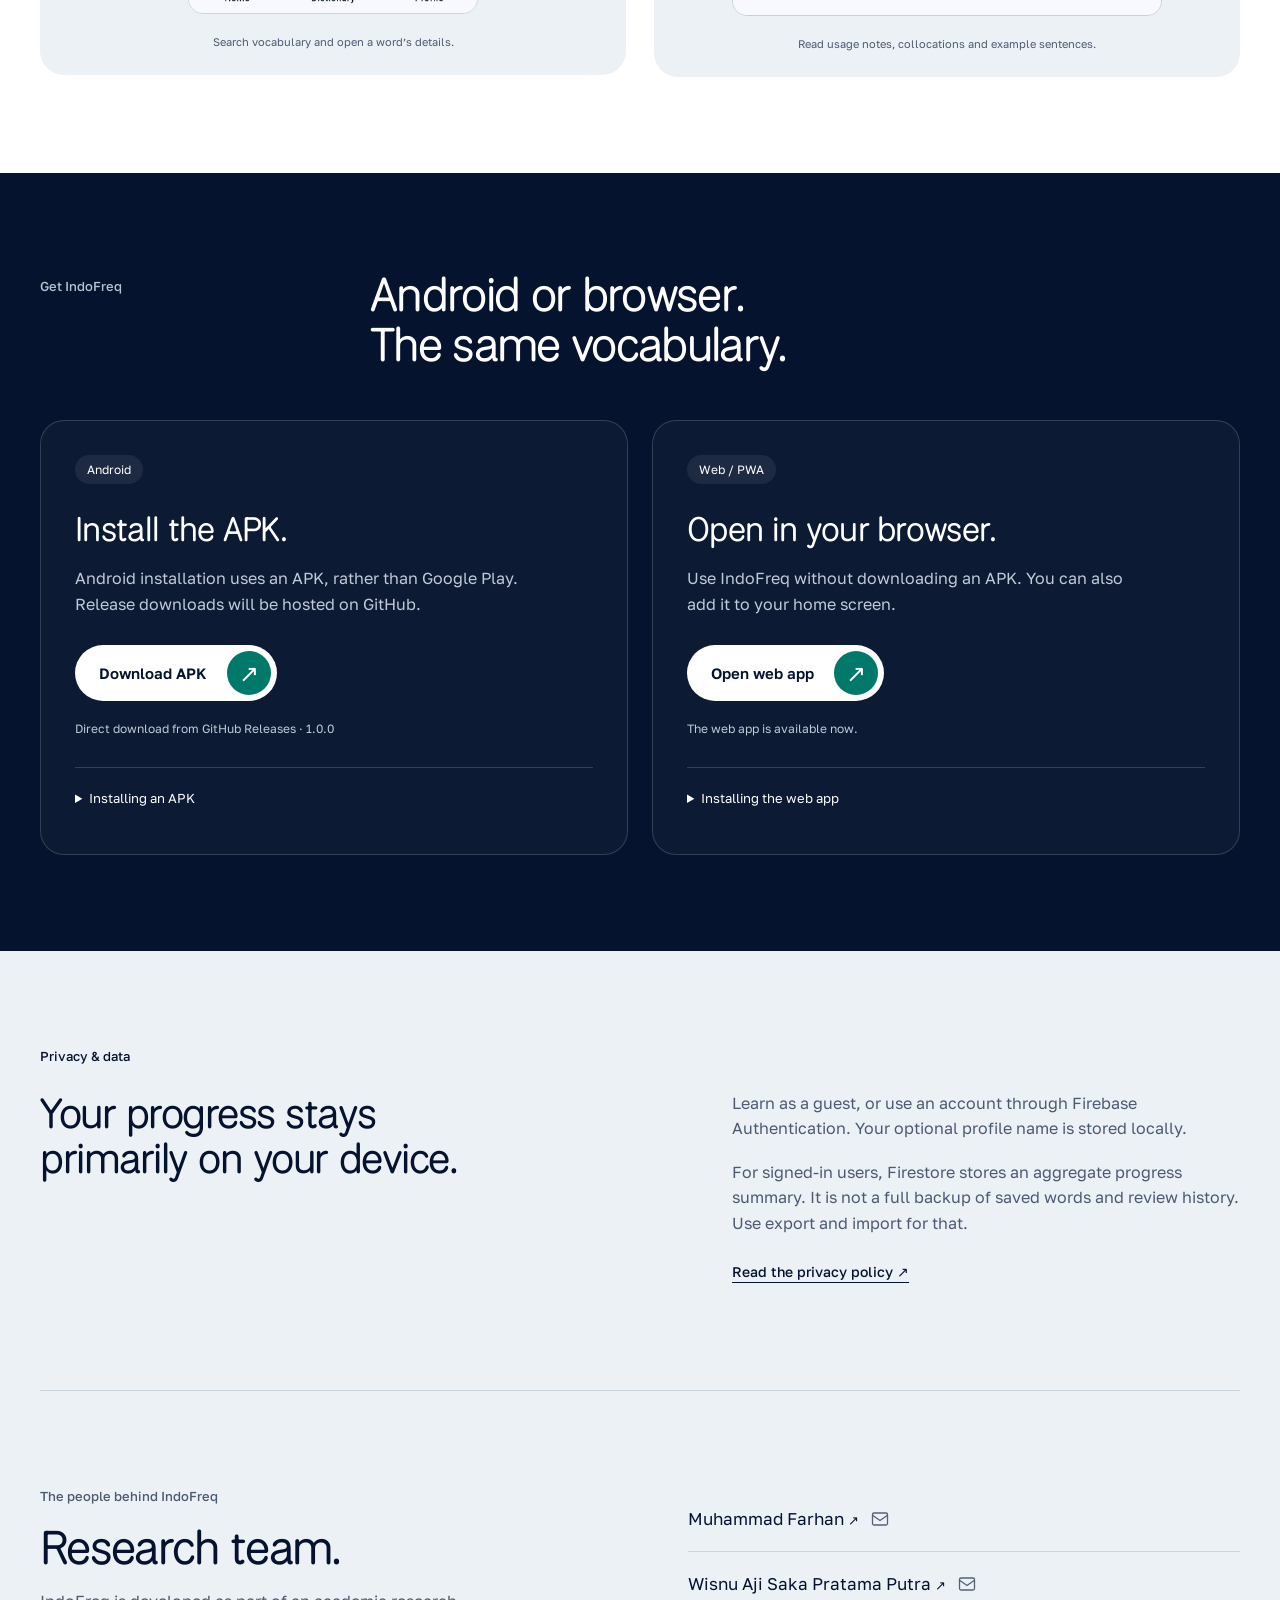
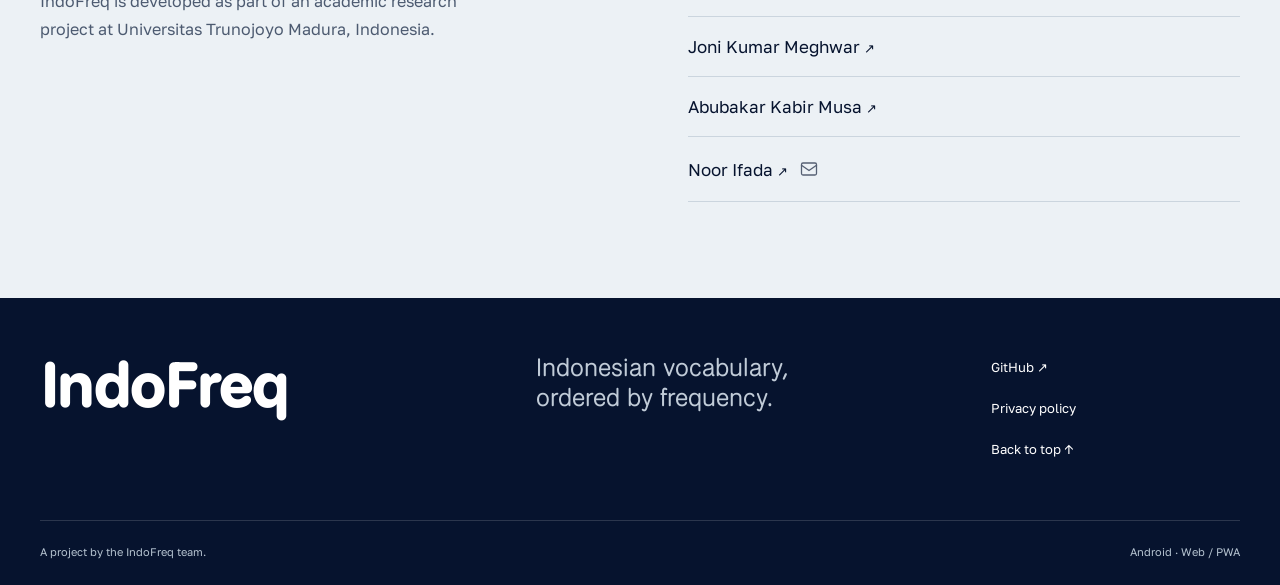
==== commit 9e436f77: "added members email" ====
--- a/index.html
+++ b/index.html
@@ -227,11 +227,10 @@
     </li>
 
     <li class="team-member">
-      <a href=""
+      <a href="https://github.com/Wheeznu"
          target="_blank" rel="noopener noreferrer">
         Wisnu Aji Saka Pratama Putra <span aria-hidden="true">↗</span>
       </a>
-      <!-- Add email control after confirming public email address -->
        
     <details class="team-email">
       <summary aria-label="Show email address">
@@ -244,29 +243,29 @@
           <path d="m22 7-10 7L2 7"/>
         </svg>
       </summary>
-      <a href="mailto:@gmail.com">@gmail.com</a>
+      <a href="mailto:wisnuajisaka02@gmail.com">wisnuajisaka02@gmail.com</a>
     </details>
     </li>
 
     <li class="team-member">
-      <a href=""
+      <a href="#"
          target="_blank" rel="noopener noreferrer">
         Joni Kumar Meghwar <span aria-hidden="true">↗</span>
       </a>
        
-    <details class="team-email">
-      <summary aria-label="Show email address">
-        <svg xmlns="http://www.w3.org/2000/svg"
-            width="18" height="18" viewBox="0 0 24 24"
-            fill="none" stroke="currentColor"
-            stroke-width="1.7" stroke-linecap="round"
-            stroke-linejoin="round" aria-hidden="true">
-          <rect x="2" y="4" width="20" height="16" rx="2"/>
-          <path d="m22 7-10 7L2 7"/>
-        </svg>
-      </summary>
-      <a href="mailto:@gmail.com">@gmail.com</a>
-    </details>
+    <!-- <details class="team-email">
+      <summary aria-label="Show email address">
+        <svg xmlns="http://www.w3.org/2000/svg"
+            width="18" height="18" viewBox="0 0 24 24"
+            fill="none" stroke="currentColor"
+            stroke-width="1.7" stroke-linecap="round"
+            stroke-linejoin="round" aria-hidden="true">
+          <rect x="2" y="4" width="20" height="16" rx="2"/>
+          <path d="m22 7-10 7L2 7"/>
+        </svg>
+      </summary>
+      <a href="mailto:"></a>
+    </details> -->
     </li>
 
     <li class="team-member">
@@ -274,21 +273,20 @@
          target="_blank" rel="noopener noreferrer">
         Abubakar Kabir Musa <span aria-hidden="true">↗</span>
       </a>
-      <!-- Add email control after confirming public email address -->
        
-    <details class="team-email">
-      <summary aria-label="Show email address">
-        <svg xmlns="http://www.w3.org/2000/svg"
-            width="18" height="18" viewBox="0 0 24 24"
-            fill="none" stroke="currentColor"
-            stroke-width="1.7" stroke-linecap="round"
-            stroke-linejoin="round" aria-hidden="true">
-          <rect x="2" y="4" width="20" height="16" rx="2"/>
-          <path d="m22 7-10 7L2 7"/>
-        </svg>
-      </summary>
-      <a href="mailto:@gmail.com">@gmail.com</a>
-    </details>
+    <!-- <details class="team-email">
+      <summary aria-label="Show email address">
+        <svg xmlns="http://www.w3.org/2000/svg"
+            width="18" height="18" viewBox="0 0 24 24"
+            fill="none" stroke="currentColor"
+            stroke-width="1.7" stroke-linecap="round"
+            stroke-linejoin="round" aria-hidden="true">
+          <rect x="2" y="4" width="20" height="16" rx="2"/>
+          <path d="m22 7-10 7L2 7"/>
+        </svg>
+      </summary>
+      <a href="mailto:"></a>
+    </details> -->
     </li>
 
     <li class="team-member">
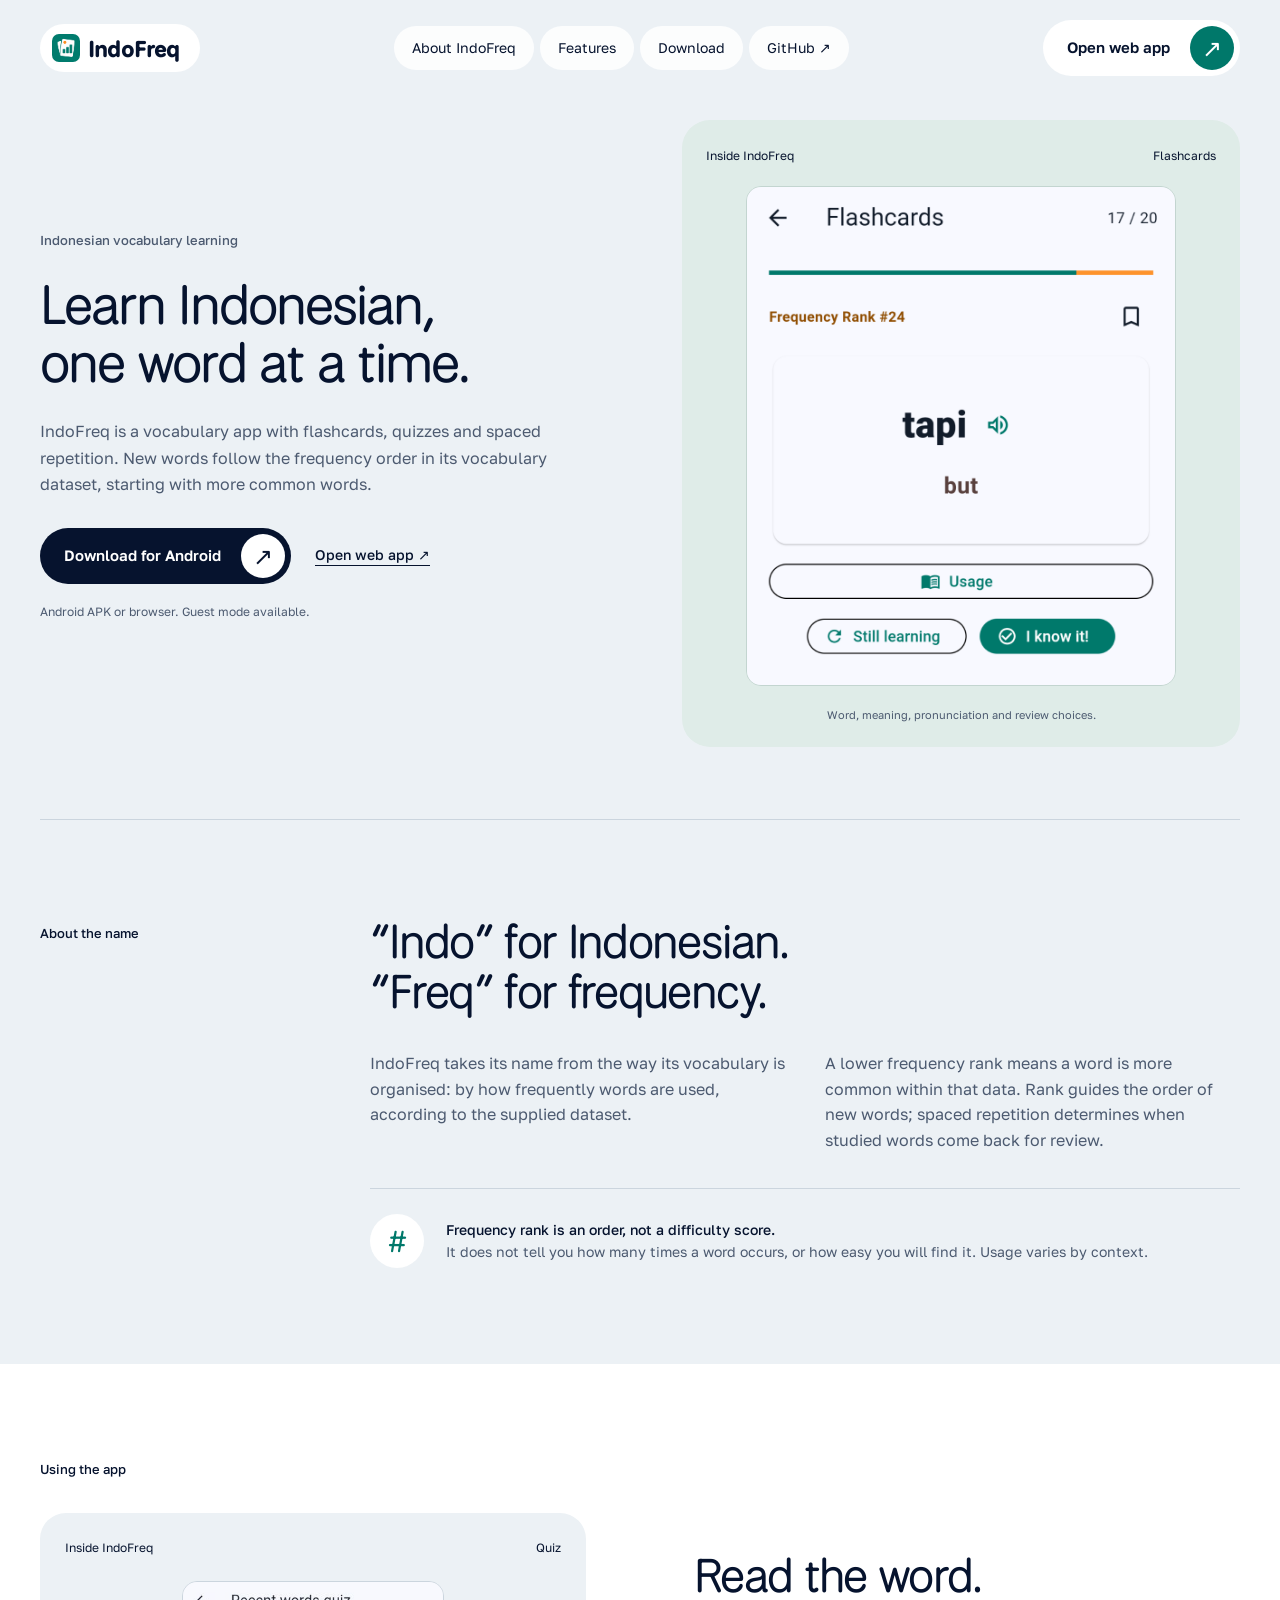
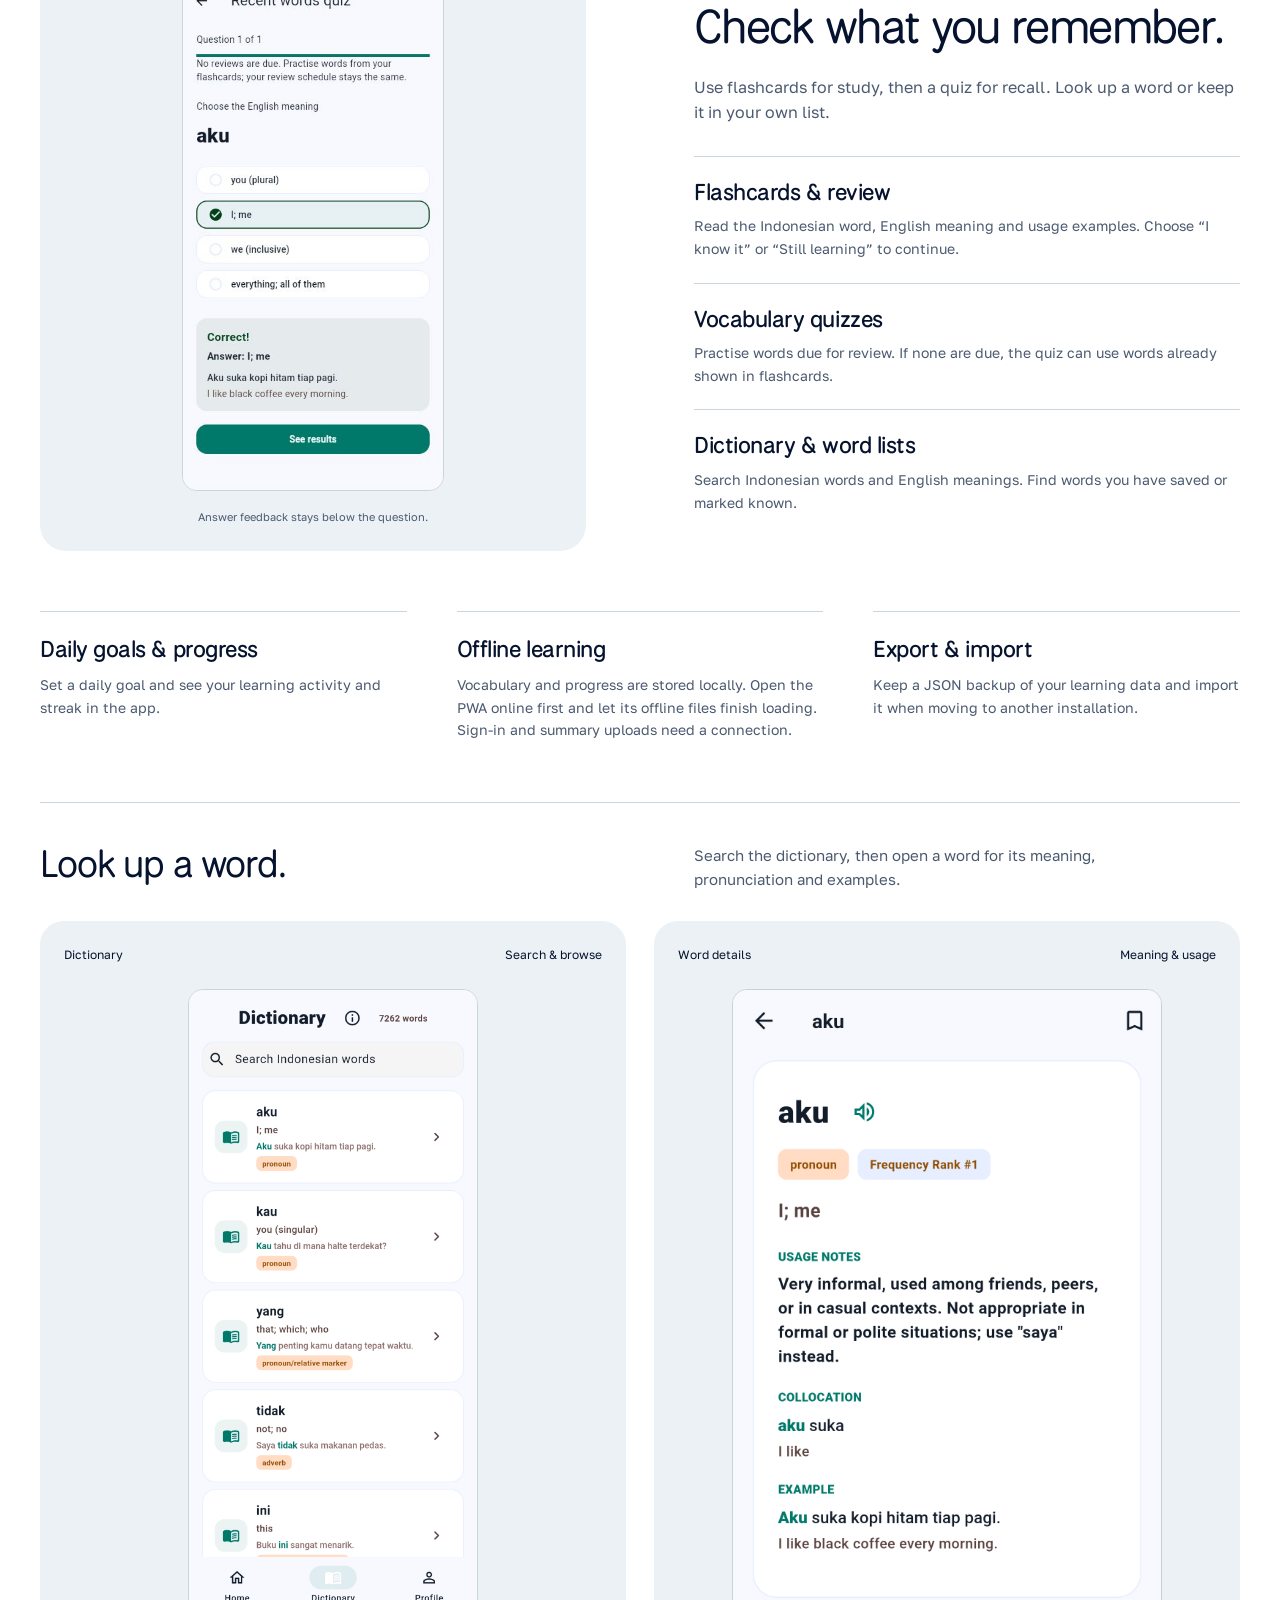
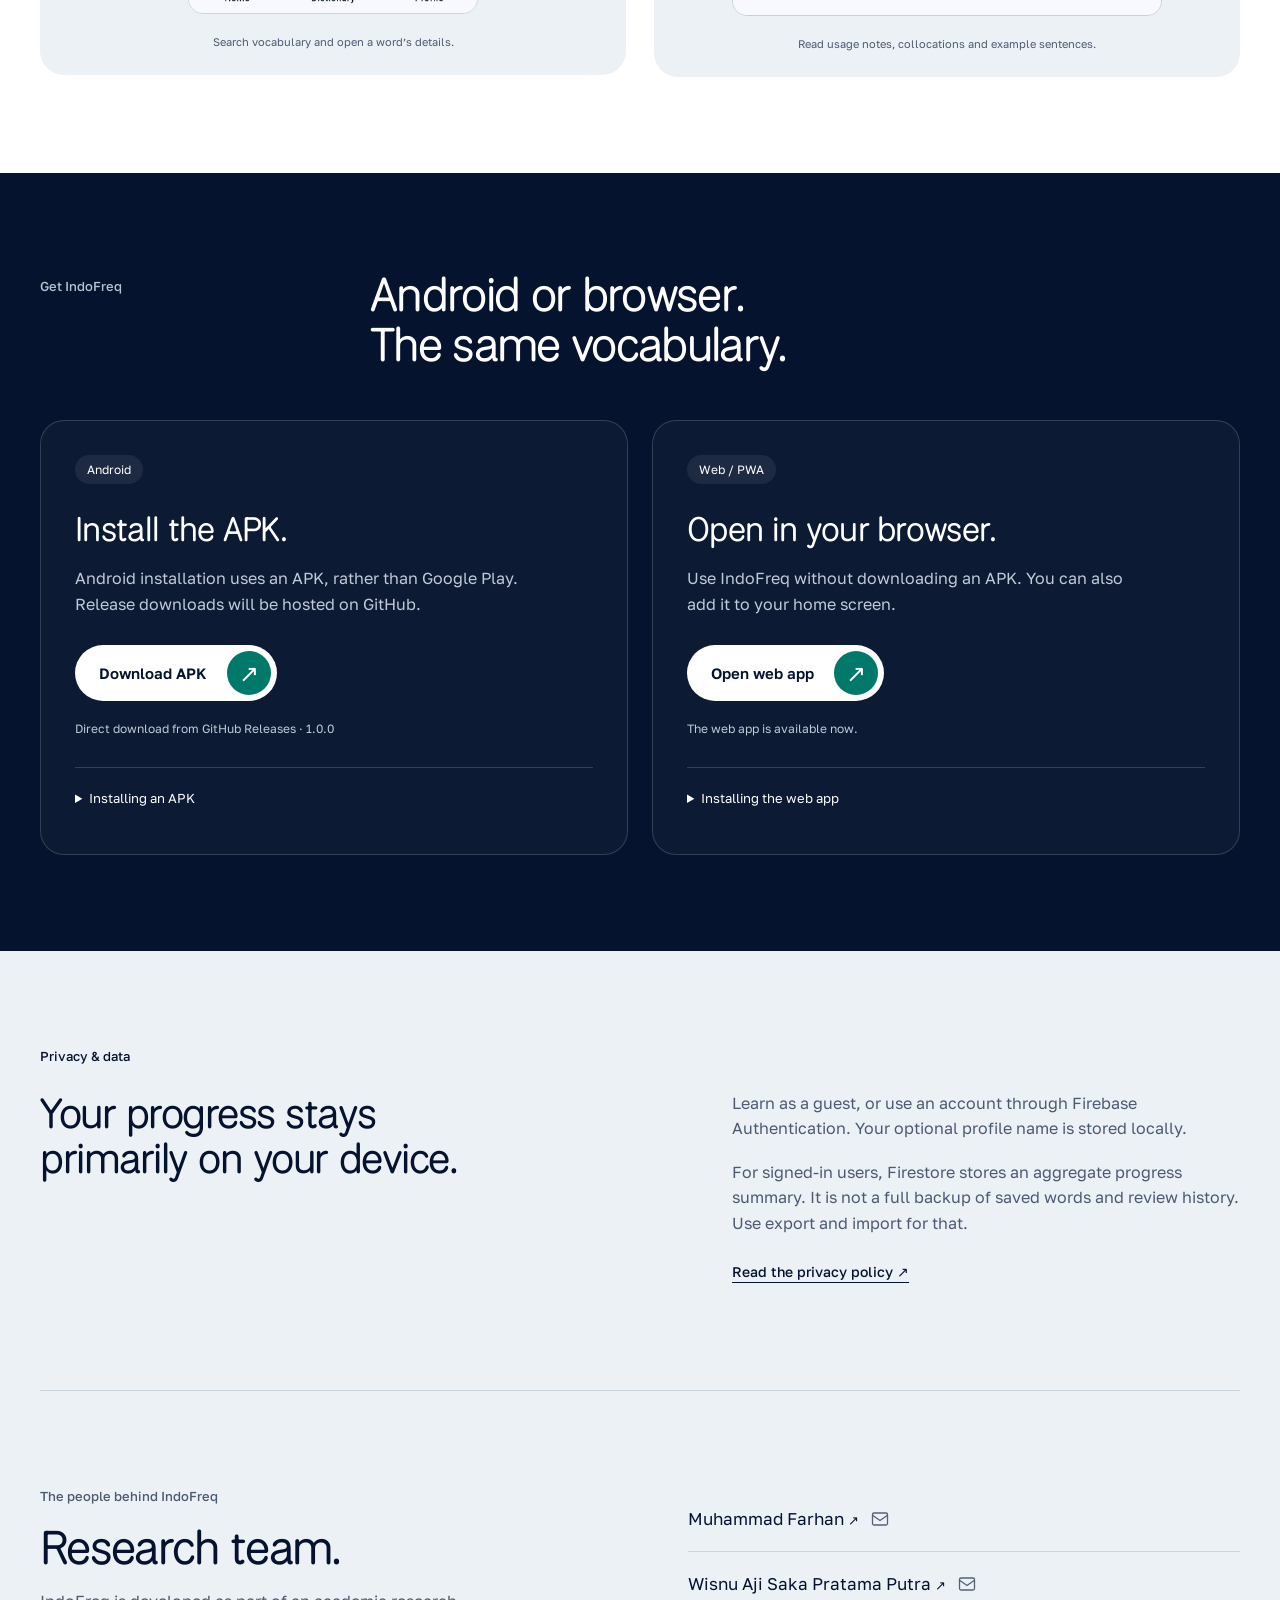
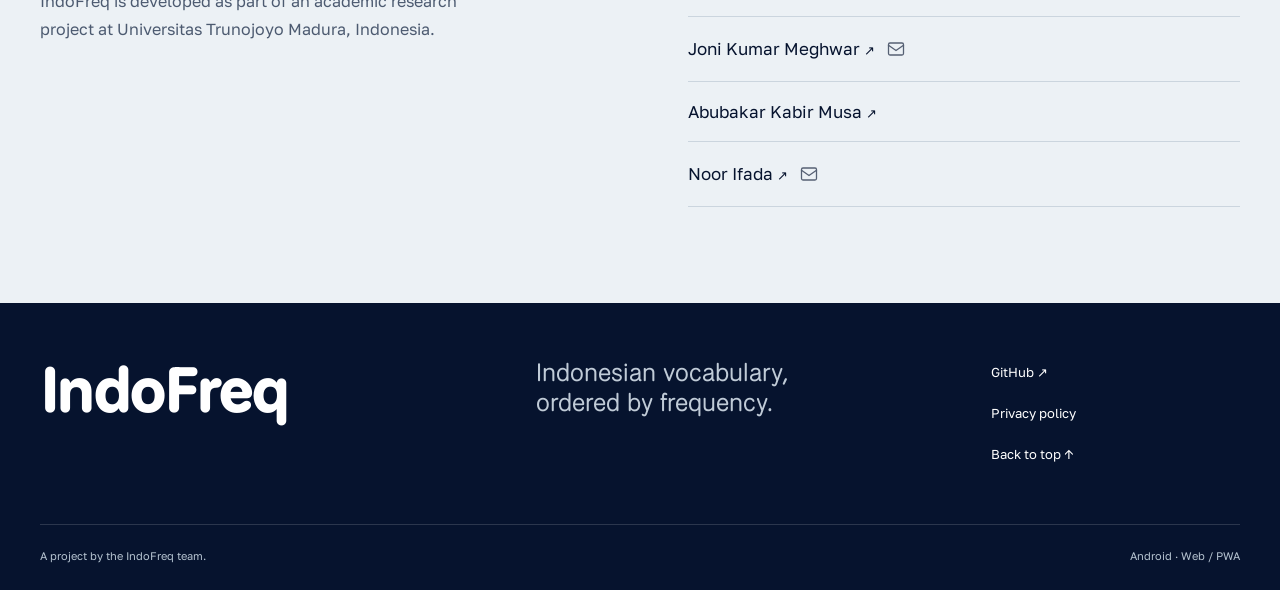
==== commit 9965ea16: "added email" ====
--- a/index.html
+++ b/index.html
@@ -248,24 +248,24 @@
     </li>
 
     <li class="team-member">
-      <a href="#"
+      <a href="https://www.linkedin.com/in/jonikumarmeghwar"
          target="_blank" rel="noopener noreferrer">
         Joni Kumar Meghwar <span aria-hidden="true">↗</span>
       </a>
        
-    <!-- <details class="team-email">
-      <summary aria-label="Show email address">
-        <svg xmlns="http://www.w3.org/2000/svg"
-            width="18" height="18" viewBox="0 0 24 24"
-            fill="none" stroke="currentColor"
-            stroke-width="1.7" stroke-linecap="round"
-            stroke-linejoin="round" aria-hidden="true">
-          <rect x="2" y="4" width="20" height="16" rx="2"/>
-          <path d="m22 7-10 7L2 7"/>
-        </svg>
-      </summary>
-      <a href="mailto:"></a>
-    </details> -->
+    <details class="team-email">
+      <summary aria-label="Show email address">
+        <svg xmlns="http://www.w3.org/2000/svg"
+            width="18" height="18" viewBox="0 0 24 24"
+            fill="none" stroke="currentColor"
+            stroke-width="1.7" stroke-linecap="round"
+            stroke-linejoin="round" aria-hidden="true">
+          <rect x="2" y="4" width="20" height="16" rx="2"/>
+          <path d="m22 7-10 7L2 7"/>
+        </svg>
+      </summary>
+      <a href="mailto:jonikumar2998@gmail.com">jonikumar2998@gmail.com</a>
+    </details>
     </li>
 
     <li class="team-member">
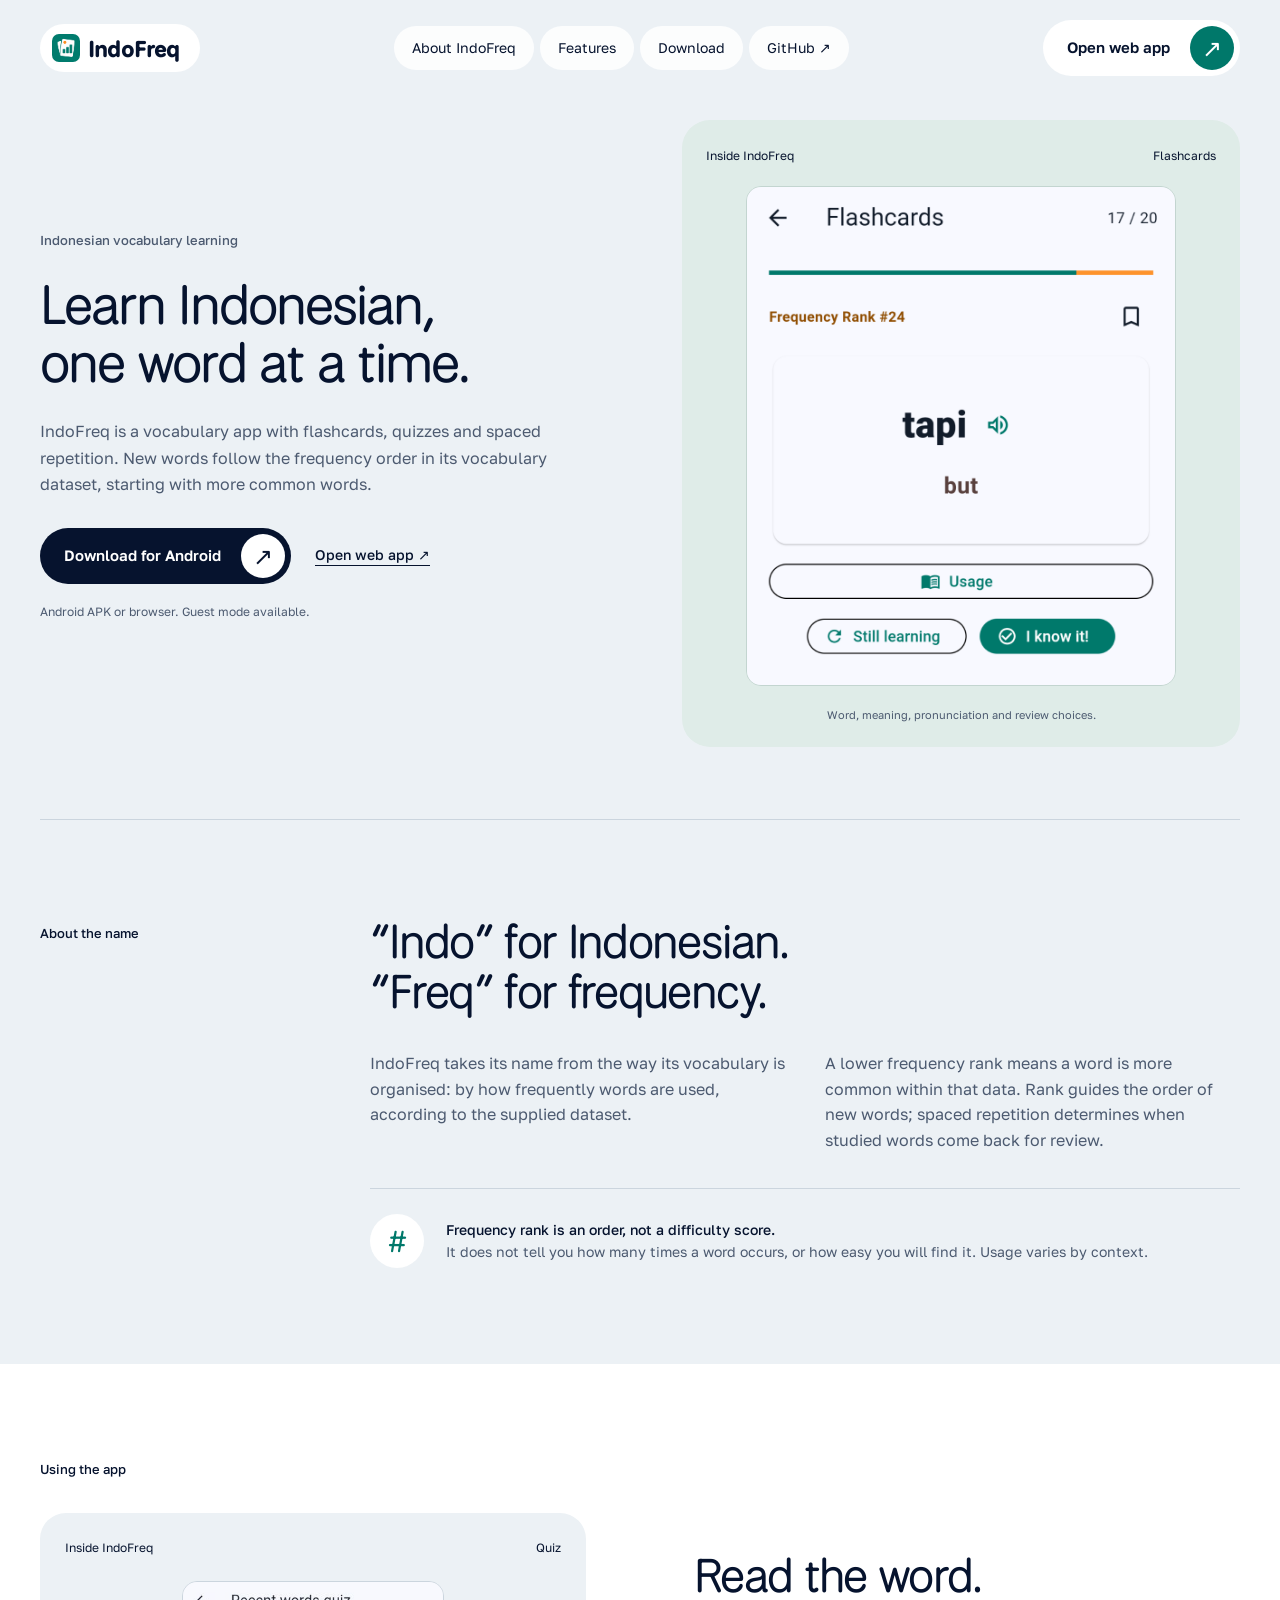
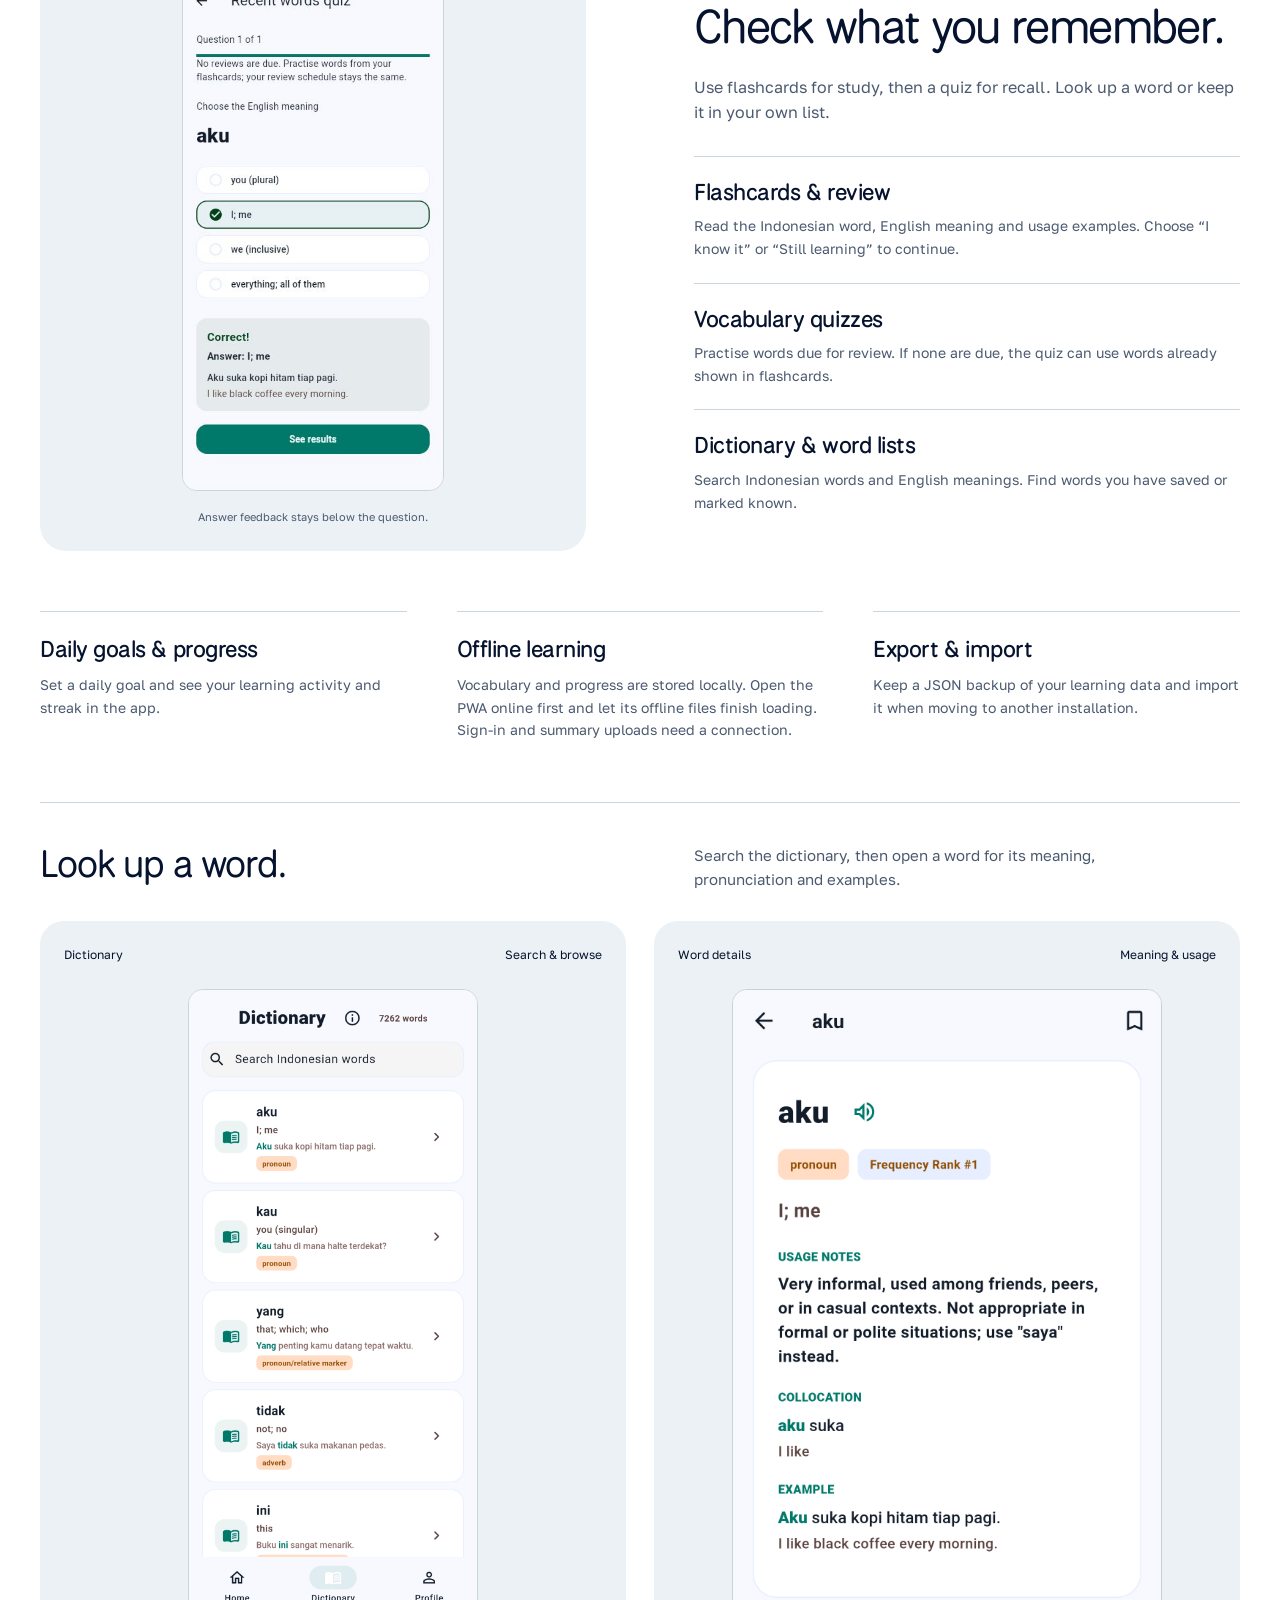
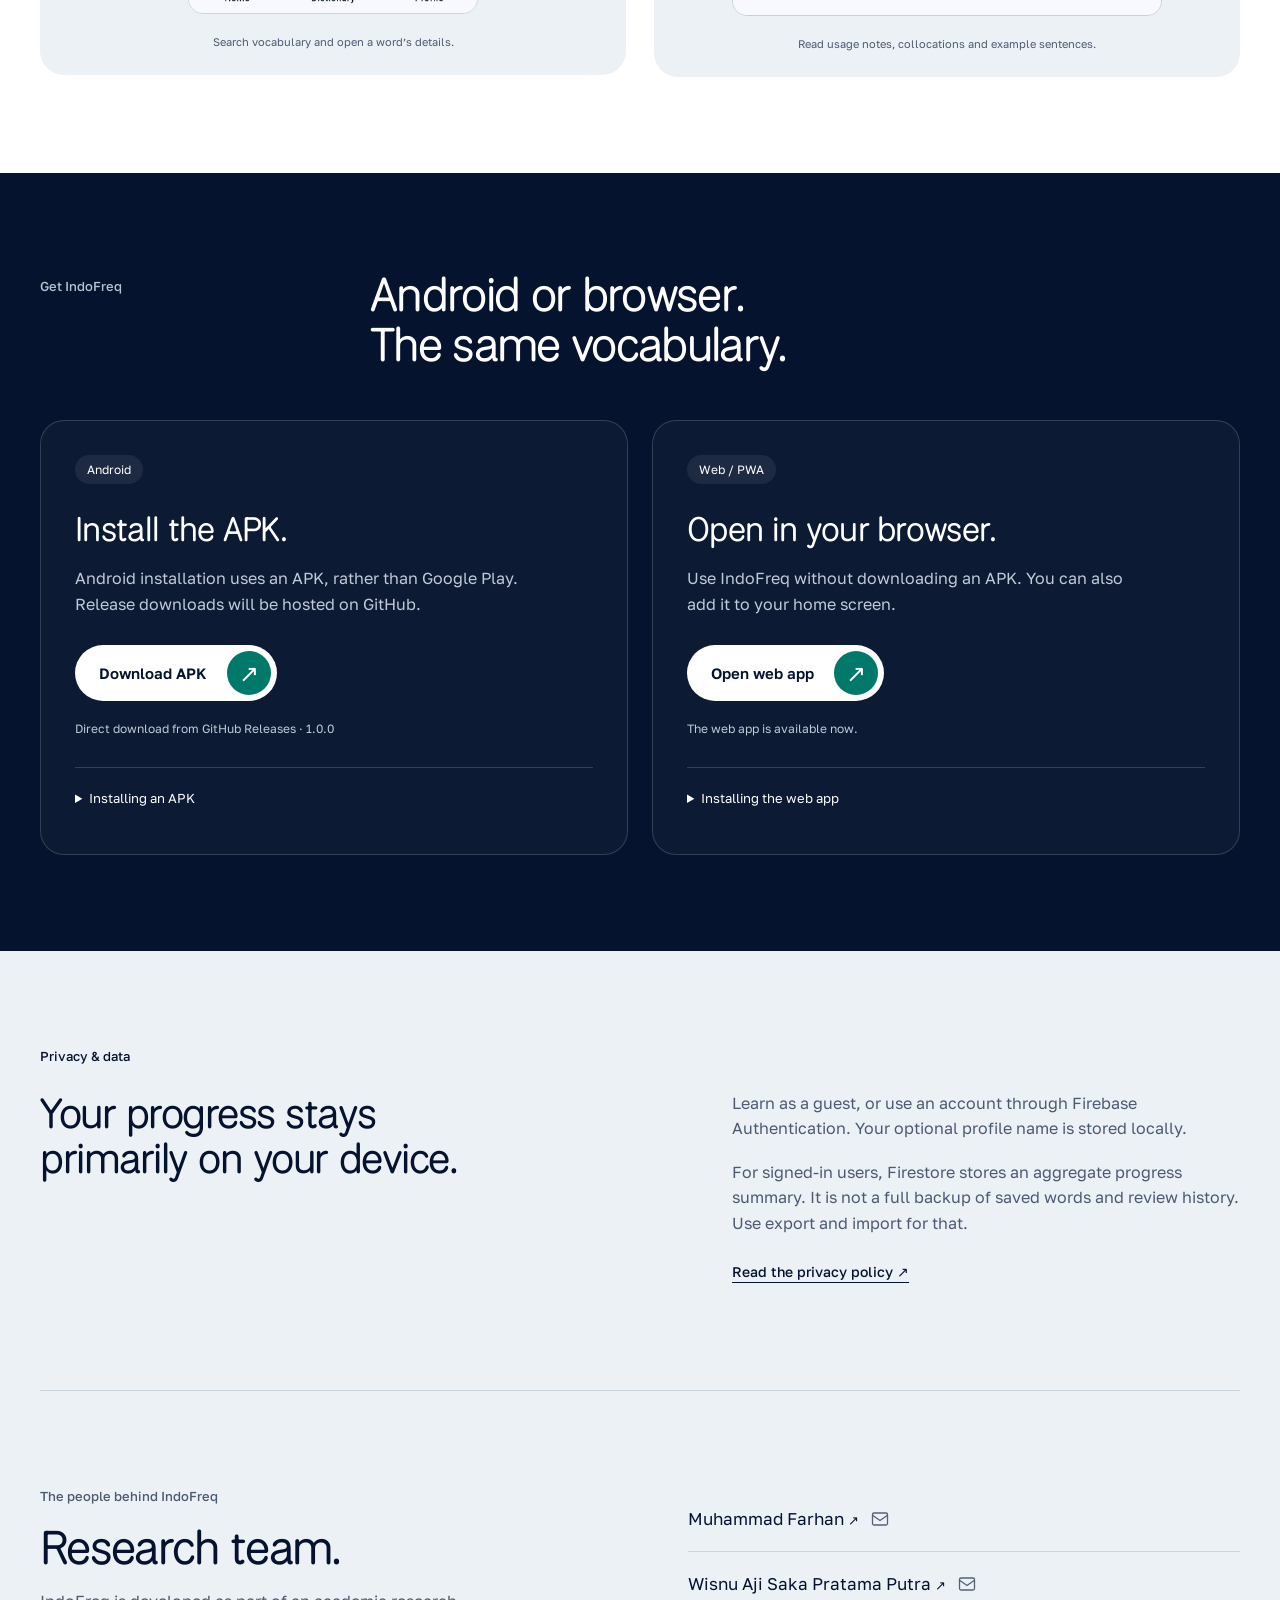
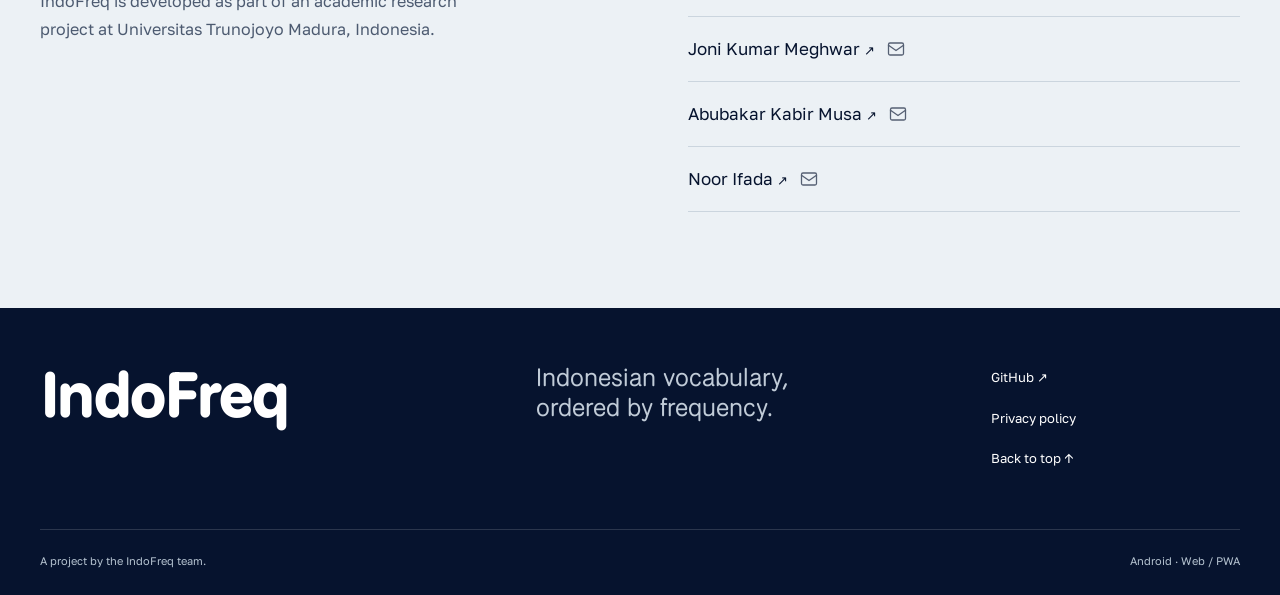
==== commit f033949a: "added email and linkedin link" ====
--- a/index.html
+++ b/index.html
@@ -264,29 +264,29 @@
           <path d="m22 7-10 7L2 7"/>
         </svg>
       </summary>
-      <a href="mailto:jonikumar2998@gmail.com">jonikumar2998@gmail.com</a>
-    </details>
-    </li>
-
-    <li class="team-member">
-      <a href=""
+      <a href="mailto:240411100234@student.turnojoyo.ac.id">240411100234@student.turnojoyo.ac.id</a>
+    </details>
+    </li>
+
+    <li class="team-member">
+      <a href="https://www.linkedin.com/in/abubakar-kabir-167baa345/"
          target="_blank" rel="noopener noreferrer">
         Abubakar Kabir Musa <span aria-hidden="true">↗</span>
       </a>
        
-    <!-- <details class="team-email">
-      <summary aria-label="Show email address">
-        <svg xmlns="http://www.w3.org/2000/svg"
-            width="18" height="18" viewBox="0 0 24 24"
-            fill="none" stroke="currentColor"
-            stroke-width="1.7" stroke-linecap="round"
-            stroke-linejoin="round" aria-hidden="true">
-          <rect x="2" y="4" width="20" height="16" rx="2"/>
-          <path d="m22 7-10 7L2 7"/>
-        </svg>
-      </summary>
-      <a href="mailto:"></a>
-    </details> -->
+    <details class="team-email">
+      <summary aria-label="Show email address">
+        <svg xmlns="http://www.w3.org/2000/svg"
+            width="18" height="18" viewBox="0 0 24 24"
+            fill="none" stroke="currentColor"
+            stroke-width="1.7" stroke-linecap="round"
+            stroke-linejoin="round" aria-hidden="true">
+          <rect x="2" y="4" width="20" height="16" rx="2"/>
+          <path d="m22 7-10 7L2 7"/>
+        </svg>
+      </summary>
+      <a href="mailto:abubakarkabirmusa4@gmail.com">abubakarkabirmusa4@gmail.com</a>
+    </details>
     </li>
 
     <li class="team-member">
